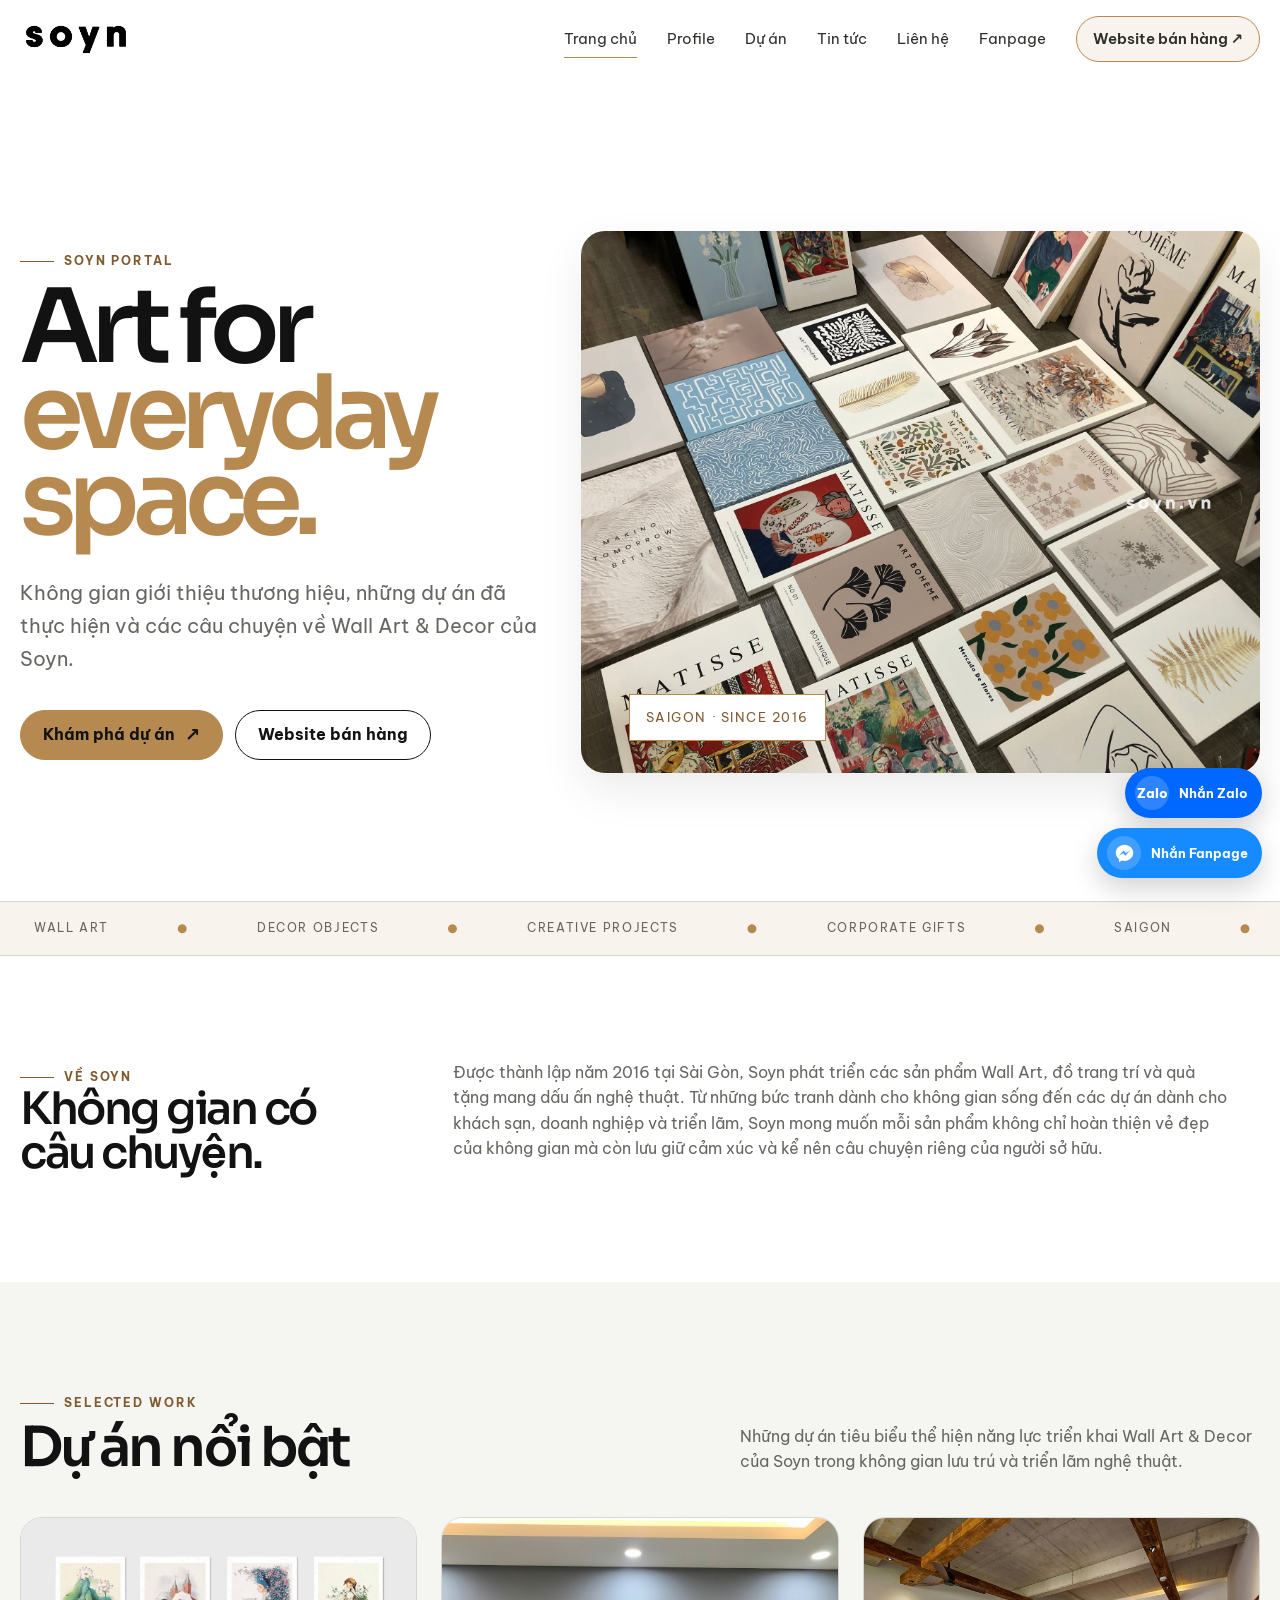
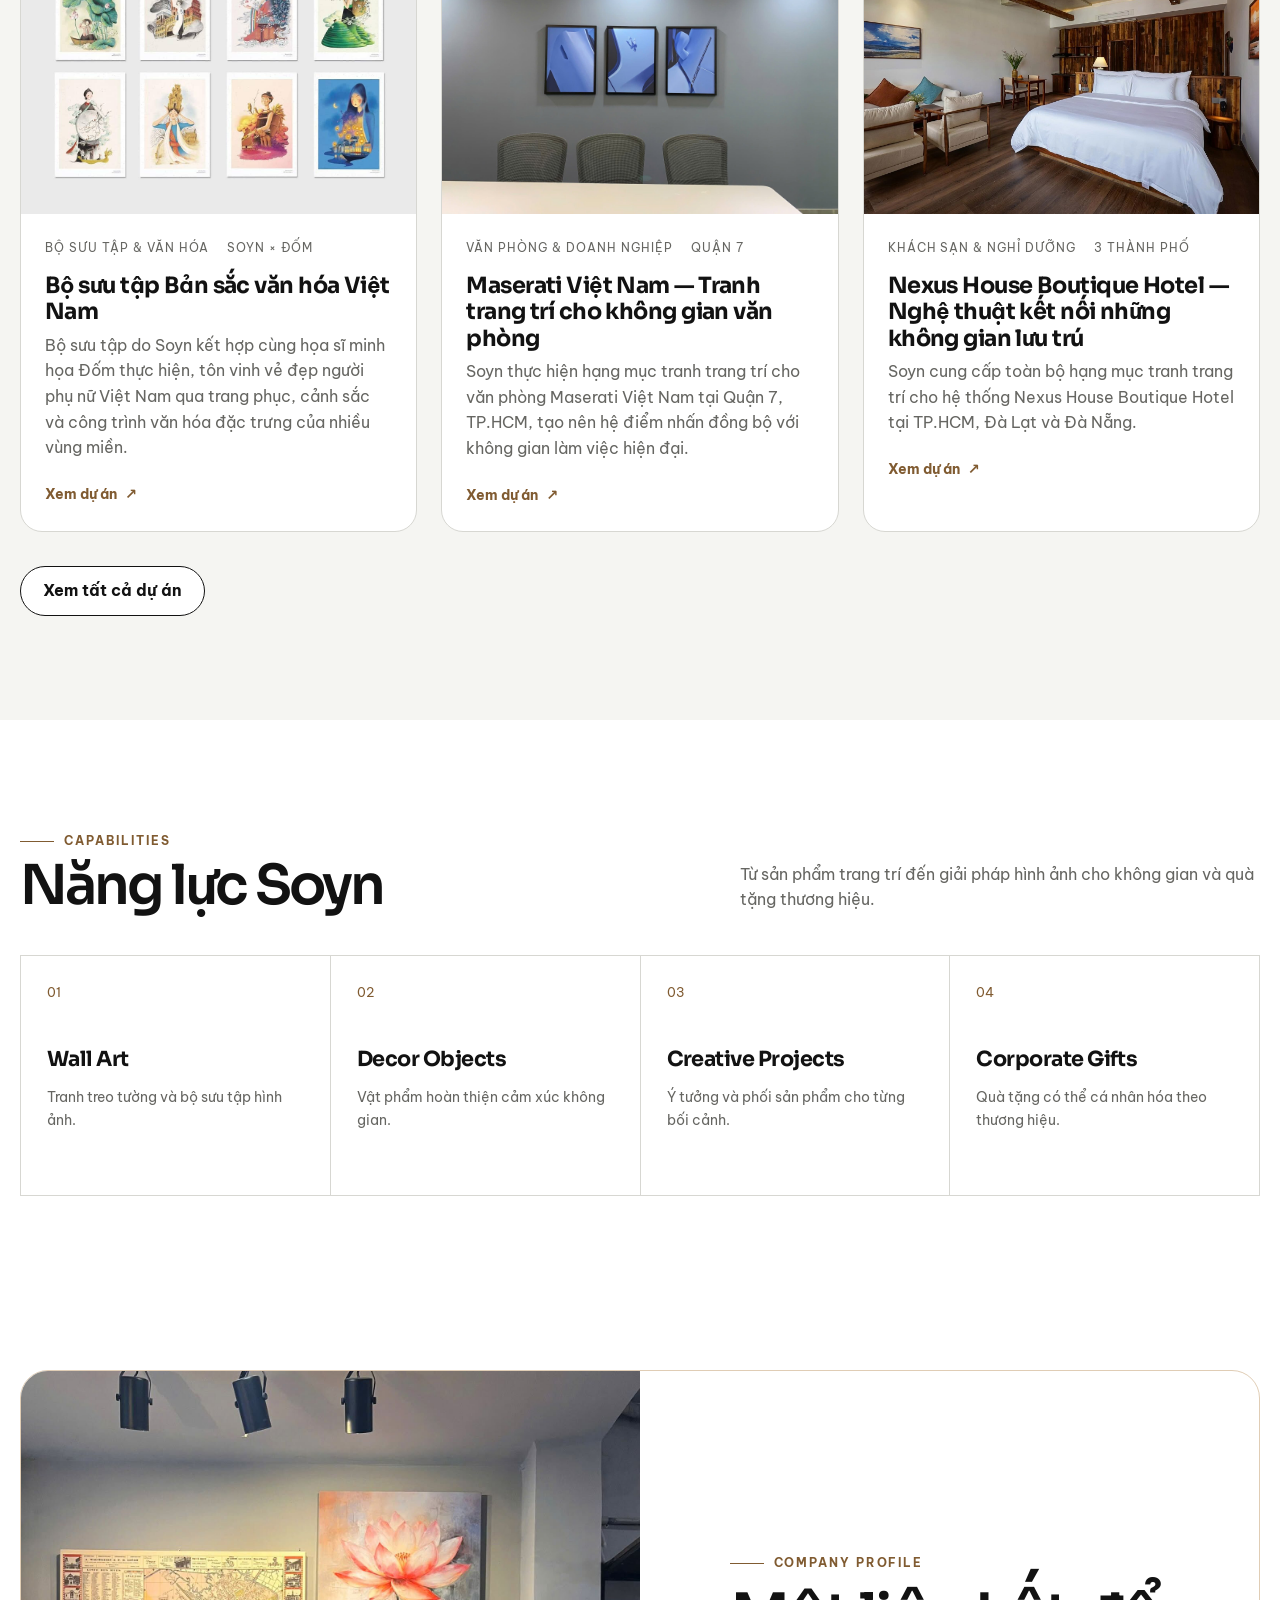
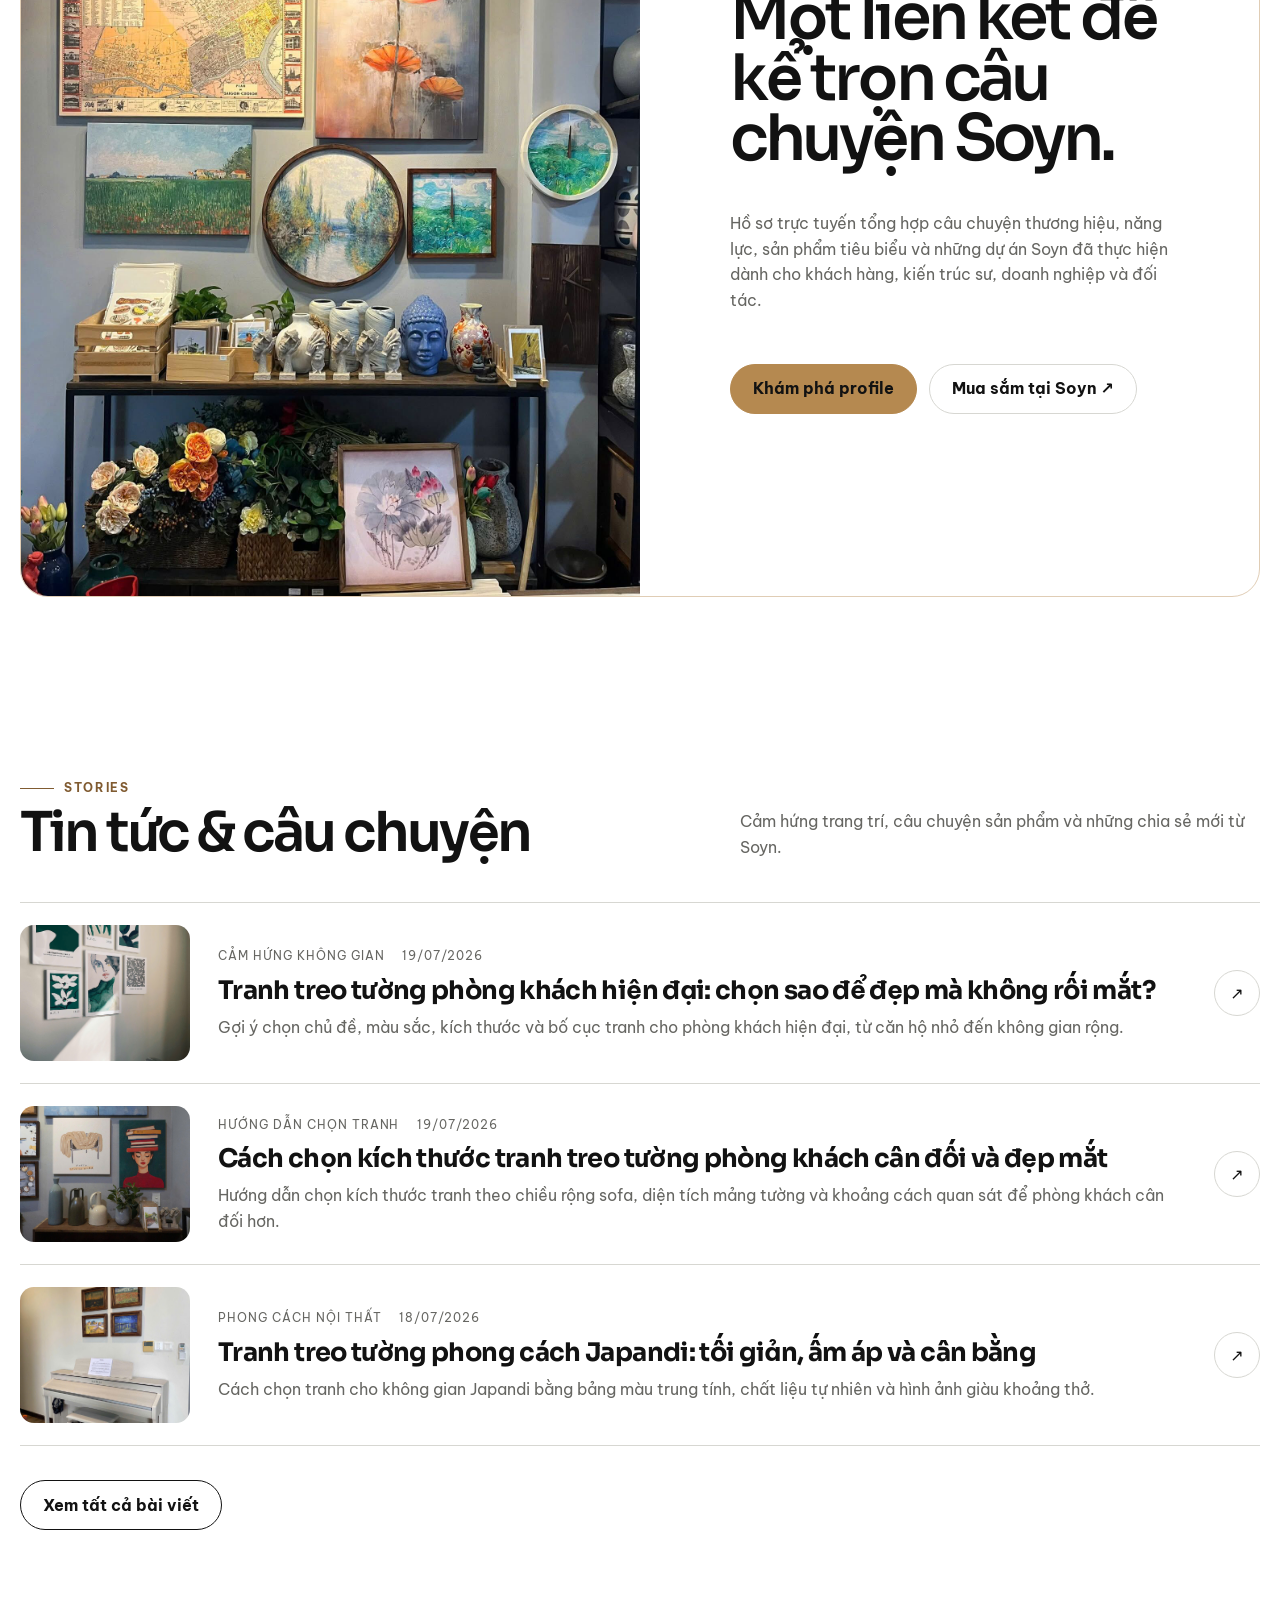
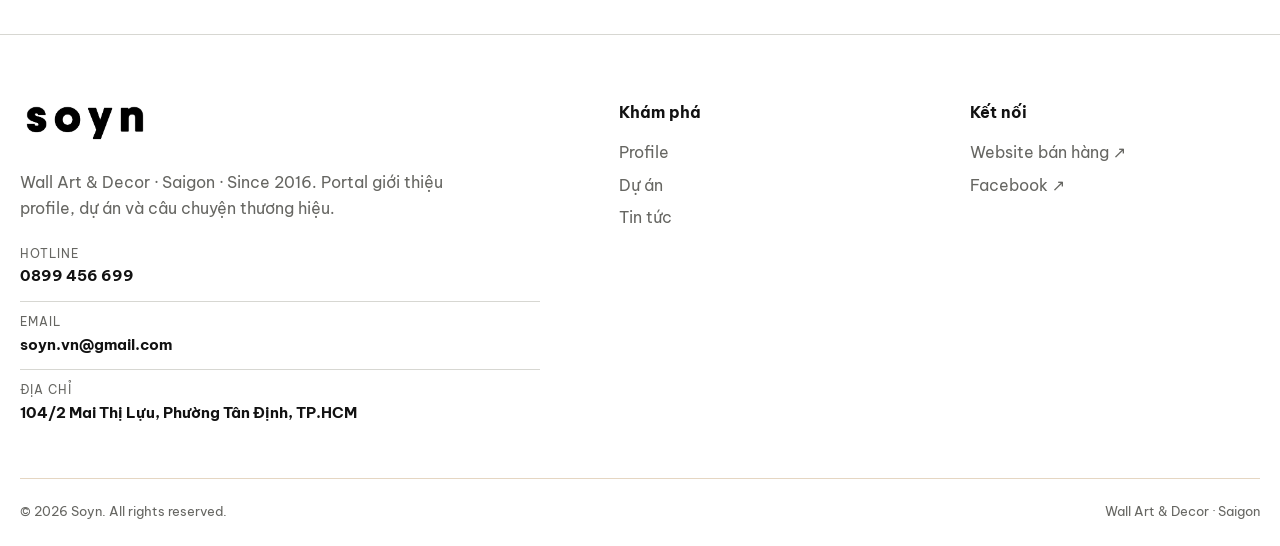
==== index.html @ 71e2742b "Load third SEO article batch on homepage" ====
<!doctype html>
<html lang="vi">
<head>
  <meta charset="utf-8"><meta name="viewport" content="width=device-width, initial-scale=1">
  <title>Soyn | Câu chuyện về tranh treo tường nghệ thuật | Saigon | Since 2016</title>
  <meta name="description" content="Không gian giới thiệu thương hiệu, dự án và câu chuyện của Soyn — Wall Art & Decor, Saigon, Since 2016.">
  <meta property="og:title" content="Soyn | Câu chuyện về tranh treo tường nghệ thuật | Saigon | Since 2016"><meta property="og:description" content="Không gian giới thiệu thương hiệu, dự án và câu chuyện của Soyn."><meta property="og:image" content="assets/images/og-cover.jpg"><meta property="og:type" content="website">
  <link rel="icon" href="assets/images/favicon.png"><link rel="stylesheet" href="assets/css/styles.css"><link rel="stylesheet" href="assets/css/mobile-fixes.css">
</head>
<body>
<a class="skip-link" href="#main">Bỏ qua điều hướng</a>
<header class="site-header"><div class="container nav"><a class="brand" href="index.html" aria-label="Soyn Portal"><img src="assets/images/soyn-logo.png" alt="Soyn"></a><button class="menu-button" aria-label="Mở menu" aria-expanded="false"><span></span><span></span></button><nav class="nav-links" aria-label="Điều hướng chính"><a aria-current="page" href="index.html">Trang chủ</a><a href="profile.html">Profile</a><a href="projects.html">Dự án</a><a href="news.html">Tin tức</a><a href="contact.html">Liên hệ</a><a href="https://www.facebook.com/soyn.vn" target="_blank" rel="noopener">Fanpage</a><a class="nav-cta" href="https://soyn.vn/" target="_blank" rel="noopener">Website bán hàng ↗</a></nav></div></header>
<main id="main">
  <section class="hero"><div class="container hero-grid"><div><span class="eyebrow">Soyn Portal</span><h1>Art for <span>everyday space.</span></h1><p class="hero-copy">Không gian giới thiệu thương hiệu, những dự án đã thực hiện và các câu chuyện về Wall Art & Decor của Soyn.</p><div class="actions"><a class="btn btn-dark" href="projects.html">Khám phá dự án <span class="arrow">↗</span></a><a class="btn btn-light" href="https://soyn.vn/" target="_blank" rel="noopener">Website bán hàng</a></div></div><div class="hero-art hero-image"><img src="assets/images/hero-banner-soyn.jpg" alt="Không gian trưng bày tranh nghệ thuật Soyn"><div class="hero-note">Saigon · Since 2016</div></div></div></section>
  <div class="marquee" aria-hidden="true"><div class="marquee-track"><span>Wall Art</span><span>Decor Objects</span><span>Creative Projects</span><span>Corporate Gifts</span><span>Saigon</span><span>Wall Art</span><span>Decor Objects</span><span>Creative Projects</span><span>Corporate Gifts</span><span>Saigon</span></div></div>
  <section class="section"><div class="container"><div class="intro-grid reveal"><div><span class="eyebrow">Về Soyn</span><h2>Không gian có câu chuyện.</h2></div><div class="intro-copy"><p>Được thành lập năm 2016 tại Sài Gòn, Soyn phát triển các sản phẩm Wall Art, đồ trang trí và quà tặng mang dấu ấn nghệ thuật. Từ những bức tranh dành cho không gian sống đến các dự án dành cho khách sạn, doanh nghiệp và triển lãm, Soyn mong muốn mỗi sản phẩm không chỉ hoàn thiện vẻ đẹp của không gian mà còn lưu giữ cảm xúc và kể nên câu chuyện riêng của người sở hữu.</p></div></div></section>
  <section class="section" style="background:var(--paper)"><div class="container"><div class="section-head"><div><span class="eyebrow">Selected work</span><h2>Dự án nổi bật</h2></div><p>Những dự án tiêu biểu thể hiện năng lực triển khai Wall Art & Decor của Soyn trong không gian lưu trú và triển lãm nghệ thuật.</p></div><div class="grid grid-3" data-featured-projects></div><div class="actions"><a class="btn btn-light" href="projects.html">Xem tất cả dự án</a></div></div></section>
  <section class="section"><div class="container"><div class="section-head"><div><span class="eyebrow">Capabilities</span><h2>Năng lực Soyn</h2></div><p>Từ sản phẩm trang trí đến giải pháp hình ảnh cho không gian và quà tặng thương hiệu.</p></div><div class="capability-grid"><div class="capability reveal"><span class="number">01</span><div><h3>Wall Art</h3><p>Tranh treo tường và bộ sưu tập hình ảnh.</p></div></div><div class="capability reveal"><span class="number">02</span><div><h3>Decor Objects</h3><p>Vật phẩm hoàn thiện cảm xúc không gian.</p></div></div><div class="capability reveal"><span class="number">03</span><div><h3>Creative Projects</h3><p>Ý tưởng và phối sản phẩm cho từng bối cảnh.</p></div></div><div class="capability reveal"><span class="number">04</span><div><h3>Corporate Gifts</h3><p>Quà tặng có thể cá nhân hóa theo thương hiệu.</p></div></div></div></div></section>
  <section class="section-sm"><div class="container"><div class="split-feature reveal"><div class="visual"><img src="assets/images/soyn-showroom-profile.jpg" alt="Không gian trưng bày tranh và sản phẩm trang trí tại Soyn" loading="lazy"></div><div class="content"><span class="eyebrow">Company profile</span><h2>Một liên kết để kể trọn câu chuyện Soyn.</h2><p class="muted">Hồ sơ trực tuyến tổng hợp câu chuyện thương hiệu, năng lực, sản phẩm tiêu biểu và những dự án Soyn đã thực hiện dành cho khách hàng, kiến trúc sư, doanh nghiệp và đối tác.</p><div class="actions"><a class="btn btn-dark" href="profile.html">Khám phá profile</a><a class="btn btn-ghost" href="https://soyn.vn/" target="_blank" rel="noopener">Mua sắm tại Soyn ↗</a></div></div></div></div></section>
  <section class="section"><div class="container"><div class="section-head"><div><span class="eyebrow">Stories</span><h2>Tin tức & câu chuyện</h2></div><p>Cảm hứng trang trí, câu chuyện sản phẩm và những chia sẻ mới từ Soyn.</p></div><div data-latest-stories></div><div class="actions"><a class="btn btn-light" href="news.html">Xem tất cả bài viết</a></div></div></section>
</main>
<footer class="site-footer"><div class="container"><div class="footer-grid"><div class="footer-brand"><img src="assets/images/soyn-logo.png" alt="Soyn"><p>Wall Art & Decor · Saigon · Since 2016. Portal giới thiệu profile, dự án và câu chuyện thương hiệu.</p><div class="footer-contact"><a href="tel:0899456699"><span>Hotline</span><strong>0899 456 699</strong></a><a href="mailto:soyn.vn@gmail.com"><span>Email</span><strong>soyn.vn@gmail.com</strong></a><a href="https://www.google.com/maps/search/?api=1&amp;query=Tranh%20treo%20t%C6%B0%E1%BB%9Dng%20Soyn" target="_blank" rel="noopener noreferrer"><span>Địa chỉ</span><strong>104/2 Mai Thị Lựu, Phường Tân Định, TP.HCM</strong></a></div></div><div class="footer-col"><strong>Khám phá</strong><a href="profile.html">Profile</a><a href="projects.html">Dự án</a><a href="news.html">Tin tức</a></div><div class="footer-col"><strong>Kết nối</strong><a href="https://soyn.vn/" target="_blank" rel="noopener">Website bán hàng ↗</a><a href="https://www.facebook.com/soyn.vn" target="_blank" rel="noopener">Facebook ↗</a></div></div><div class="footer-bottom"><span>© <span data-year></span> Soyn. All rights reserved.</span><span>Wall Art & Decor · Saigon</span></div></div></footer>
<script src="assets/js/content.js"></script><script src="assets/js/seo-posts.js"></script><script src="assets/js/seo-posts-2.js"></script><script src="assets/js/seo-posts-3.js"></script><script src="assets/js/news-images.js"></script><script src="assets/js/maserati-project.js"></script><script src="assets/js/ban-sac-van-hoa-project.js"></script><script src="assets/js/site.js"></script><script src="assets/js/ui-audit.js"></script><script src="assets/js/mobile-render-fix.js"></script><script src="assets/js/homepage-stories-fix.js"></script>
</body></html>
---- assets/css/styles.css ----
@import url('https://fonts.googleapis.com/css2?family=Be+Vietnam+Pro:ital,wght@0,300;0,400;0,500;0,600;0,700;0,800;1,400&family=Sora:wght@300;400;600;700;800&display=swap');

:root {
  --white: #ffffff;
  --paper: #f5f5f2;
  --mist: #ececea;
  --line: #d7d7d2;
  --ink: #121212;
  --muted: #666662;
  --soft-ink: #2e2e2b;
  --accent: #b58950;
  --accent-ink: #805b31;
  --accent-soft: #eadcc9;
  --accent-wash: #f8f3ec;
  --max: 1240px;
  --radius: 22px;
  --shadow: 0 18px 45px rgba(0, 0, 0, 0.08);
}

* { box-sizing: border-box; }
html { scroll-behavior: smooth; }
body {
  margin: 0;
  background: var(--white);
  color: var(--ink);
  font-family: "Be Vietnam Pro", "Segoe UI", system-ui, sans-serif;
  line-height: 1.6;
  -webkit-font-smoothing: antialiased;
}
img { display: block; max-width: 100%; }
a { color: inherit; text-decoration: none; }
button, input, textarea { font: inherit; }
button { color: inherit; }
h1, h2, h3, h4 {
  font-family: "Sora", "Be Vietnam Pro", system-ui, sans-serif;
}

.container { width: min(calc(100% - 40px), var(--max)); margin-inline: auto; }
.eyebrow {
  display: inline-flex;
  gap: 10px;
  align-items: center;
  text-transform: uppercase;
  letter-spacing: .16em;
  font-size: .74rem;
  font-weight: 700;
  color: var(--muted);
}
.eyebrow::before { content: ""; width: 34px; height: 1px; background: currentColor; }
.section { padding: 104px 0; }
.section-sm { padding: 70px 0; }
.section-head { display: flex; justify-content: space-between; align-items: end; gap: 40px; margin-bottom: 42px; }
.section-head h2 { margin: 8px 0 0; font-size: clamp(2rem, 4.3vw, 4.6rem); line-height: .98; letter-spacing: -.055em; font-weight: 600; }
.section-head p { max-width: 520px; margin: 0; color: var(--muted); }
.muted { color: var(--muted); }

.skip-link { position: fixed; left: 16px; top: -70px; z-index: 999; background: #000; color: #fff; padding: 10px 14px; border-radius: 8px; }
.skip-link:focus { top: 16px; }

.site-header {
  position: sticky; top: 0; z-index: 100;
  border-bottom: 1px solid transparent;
  background: rgba(255,255,255,.86);
  backdrop-filter: blur(16px);
  transition: border-color .2s ease, box-shadow .2s ease;
}
.site-header.scrolled { border-color: var(--line); box-shadow: 0 8px 24px rgba(0,0,0,.035); }
.nav { min-height: 78px; display: flex; align-items: center; justify-content: space-between; gap: 30px; }
.brand { display: inline-flex; align-items: center; width: 112px; }
.brand img { width: 100%; height: auto; }
.nav-links { display: flex; align-items: center; gap: 30px; }
.nav-links a { font-size: .92rem; color: var(--soft-ink); position: relative; }
.nav-links a::after { content: ""; position: absolute; left: 0; right: 100%; bottom: -7px; height: 1px; background: #000; transition: right .2s ease; }
.nav-links a:hover::after, .nav-links a[aria-current="page"]::after { right: 0; }
.nav-cta { border: 1px solid var(--ink); border-radius: 999px; padding: 10px 16px; font-weight: 600; }
.nav-cta:hover { background: var(--ink); color: #fff; }
.menu-button { display: none; border: 0; background: none; padding: 8px; cursor: pointer; }
.menu-button span { display: block; width: 24px; height: 1px; background: #000; margin: 6px 0; }

.hero { min-height: calc(100svh - 78px); display: grid; align-items: center; padding: 78px 0 54px; overflow: hidden; }
.hero-grid { display: grid; grid-template-columns: .88fr 1.12fr; gap: 28px; align-items: center; }
.hero h1 { font-size: clamp(3.5rem, 8vw, 8.5rem); line-height: .84; margin: 14px 0 34px; letter-spacing: -.075em; font-weight: 600; }
.hero h1 span { display: block; color: #a5a5a0; }
.hero-copy { max-width: 650px; font-size: clamp(1.05rem, 1.6vw, 1.35rem); color: var(--muted); }
.actions { display: flex; gap: 12px; flex-wrap: wrap; margin-top: 34px; }
.btn { display: inline-flex; align-items: center; justify-content: center; gap: 10px; border-radius: 999px; min-height: 50px; padding: 0 22px; border: 1px solid var(--ink); font-weight: 650; transition: transform .2s ease, background .2s ease, color .2s ease; }
.btn:hover { transform: translateY(-2px); }
.btn-dark { background: var(--ink); color: #fff; }
.btn-light { background: #fff; }
.btn-ghost { border-color: var(--line); }
.arrow { font-size: 1.15em; }

.hero-art { position: relative; aspect-ratio: .84; border-radius: 42% 42% 22px 22px; background: var(--paper); overflow: hidden; box-shadow: var(--shadow); }
.hero-art::before { content: ""; position: absolute; width: 56%; aspect-ratio: 1; border-radius: 50%; background: #d9d9d5; left: -8%; top: 12%; }
.hero-art::after { content: ""; position: absolute; width: 64%; height: 38%; border-radius: 999px; background: #191919; right: -16%; bottom: 10%; transform: rotate(-22deg); }
.hero-frame { position: absolute; inset: 15% 15% 24%; z-index: 2; background: #fff; border: 12px solid #151515; box-shadow: 0 30px 60px rgba(0,0,0,.17); transform: rotate(5deg); display: grid; place-items: center; }
.hero-frame img { width: 72%; }
.hero-note { position: absolute; z-index: 3; left: 7%; bottom: 6%; background: #fff; border: 1px solid var(--line); padding: 12px 16px; font-size: .8rem; text-transform: uppercase; letter-spacing: .12em; }
.hero-art.hero-image { width: 100%; aspect-ratio: 5 / 4; border-radius: 24px; background: var(--paper); justify-self: end; }
.hero-art.hero-image::before, .hero-art.hero-image::after { display: none; }
.hero-art.hero-image > img { width: 100%; height: 100%; object-fit: cover; object-position: center; }

.marquee { border-top: 1px solid var(--line); border-bottom: 1px solid var(--line); overflow: hidden; background: #fafafa; }
.marquee-track { display: flex; width: max-content; animation: marquee 25s linear infinite; }
.marquee span { padding: 17px 34px; text-transform: uppercase; letter-spacing: .14em; font-size: .73rem; color: var(--muted); }
.marquee span::after { content: "●"; margin-left: 68px; color: #bbb; }
@keyframes marquee { to { transform: translateX(-50%); } }

.intro-grid { display: grid; grid-template-columns: .62fr 1.38fr; gap: 70px; align-items: start; }
.intro-grid h2 { margin: 0; font-size: clamp(2.1rem, 3.5vw, 3.7rem); line-height: 1; letter-spacing: -.055em; font-weight: 550; }
.intro-copy { max-width: 780px; }
.intro-copy p { margin-top: 0; color: var(--muted); }
.stat-row { display: grid; grid-template-columns: repeat(3,1fr); gap: 1px; background: var(--line); border: 1px solid var(--line); margin-top: 55px; }
.stat { background: #fff; padding: 30px; }
.stat strong { display: block; font-size: 2rem; line-height: 1.1; letter-spacing: -.04em; }
.stat span { color: var(--muted); font-size: .88rem; }

.grid { display: grid; gap: 24px; }
.grid-3 { grid-template-columns: repeat(3, minmax(0, 1fr)); }
.grid-2 { grid-template-columns: repeat(2, minmax(0, 1fr)); }
.card { border: 1px solid var(--line); border-radius: var(--radius); overflow: hidden; background: #fff; transition: transform .25s ease, box-shadow .25s ease; }
.card:hover { transform: translateY(-5px); box-shadow: var(--shadow); }
.card-media { position: relative; aspect-ratio: 4 / 3; overflow: hidden; background: var(--paper); }
.card-media img { width: 100%; height: 100%; object-fit: cover; transition: transform .45s ease; }
.card:hover .card-media img { transform: scale(1.035); }
.card-body { padding: 24px; }
.card-meta { display: flex; flex-wrap: wrap; gap: 8px 18px; color: var(--muted); font-size: .76rem; text-transform: uppercase; letter-spacing: .08em; }
.card h3 { margin: 14px 0 8px; font-size: 1.4rem; line-height: 1.18; letter-spacing: -.025em; }
.card p { color: var(--muted); margin: 0; }
.card-link { display: inline-flex; gap: 8px; align-items: center; margin-top: 22px; font-weight: 650; font-size: .9rem; }
.badge { display: inline-flex; align-items: center; border: 1px solid var(--line); border-radius: 999px; padding: 5px 10px; font-size: .68rem; text-transform: uppercase; letter-spacing: .08em; background: rgba(255,255,255,.9); }
.badge-overlay { position: absolute; top: 14px; left: 14px; z-index: 2; }

.capability-grid { display: grid; grid-template-columns: repeat(4, 1fr); border-top: 1px solid var(--line); border-left: 1px solid var(--line); }
.capability { min-height: 240px; border-right: 1px solid var(--line); border-bottom: 1px solid var(--line); padding: 26px; display: flex; flex-direction: column; justify-content: space-between; }
.capability .number { color: #aaa; font-size: .8rem; }
.capability > div { min-height: 126px; display: flex; flex-direction: column; }
.capability h3 { margin: 0; font-size: 1.3rem; letter-spacing: -.025em; }
.capability p { min-height: 4.5em; color: var(--muted); font-size: .9rem; margin: 10px 0 0; }

.split-feature { display: grid; grid-template-columns: 1fr 1fr; min-height: 650px; border: 1px solid var(--line); border-radius: 28px; overflow: hidden; }
.split-feature .visual { min-height: 480px; background: #ddd; }
.split-feature .visual img { display: block; width: 100%; height: 100%; min-height: 650px; object-fit: cover; object-position: center 38%; }
.split-feature .content { padding: clamp(34px, 7vw, 90px); display: flex; flex-direction: column; justify-content: center; }
.split-feature h2 { font-size: clamp(2.5rem, 5vw, 5.2rem); line-height: .95; letter-spacing: -.06em; font-weight: 550; margin: 15px 0 25px; }

.story-card { display: grid; grid-template-columns: 170px 1fr auto; gap: 28px; align-items: center; padding: 22px 0; border-top: 1px solid var(--line); }
.story-card:last-child { border-bottom: 1px solid var(--line); }
.story-thumb { aspect-ratio: 1.25; border-radius: 14px; overflow: hidden; background: var(--paper); }
.story-thumb img { width: 100%; height: 100%; object-fit: cover; }
.story-card h3 { margin: 4px 0; font-size: clamp(1.15rem, 2vw, 1.7rem); letter-spacing: -.025em; }
.story-card p { margin: 0; color: var(--muted); }
.story-arrow { width: 46px; height: 46px; border: 1px solid var(--line); border-radius: 50%; display: grid; place-items: center; }

.cta { background: var(--ink); color: #fff; border-radius: 30px; padding: clamp(45px, 9vw, 110px); position: relative; overflow: hidden; }
.cta::after { content: ""; position: absolute; width: 440px; aspect-ratio: 1; border: 1px solid rgba(255,255,255,.18); border-radius: 50%; right: -130px; top: -150px; box-shadow: 0 0 0 60px rgba(255,255,255,.03), 0 0 0 120px rgba(255,255,255,.02); }
.cta h2 { max-width: 850px; font-size: clamp(2.7rem, 6vw, 6rem); line-height: .94; letter-spacing: -.06em; font-weight: 550; margin: 0 0 32px; position: relative; z-index: 2; }
.cta .btn { border-color: #fff; position: relative; z-index: 2; }

.page-hero { padding: 78px 0 54px; border-bottom: 1px solid var(--line); }
.page-hero h1 { font-size: clamp(2.9rem, 5vw, 5.2rem); line-height: .92; letter-spacing: -.07em; font-weight: 580; margin: 18px 0 24px; }
.page-hero p { max-width: 700px; font-size: 1.22rem; color: var(--muted); }

.filters { display: flex; gap: 10px; flex-wrap: wrap; margin-bottom: 34px; }
.filter-btn { border: 1px solid var(--line); background: #fff; padding: 9px 15px; border-radius: 999px; cursor: pointer; }
.filter-btn.active, .filter-btn:hover { background: var(--ink); color: #fff; border-color: var(--ink); }

.timeline { border-left: 1px solid var(--line); margin-left: 8px; }
.timeline-item { position: relative; padding: 0 0 50px 45px; }
.timeline-item::before { content: ""; position: absolute; left: -7px; top: 7px; width: 13px; height: 13px; border-radius: 50%; background: #fff; border: 2px solid #000; }
.timeline-item strong { font-size: 1.2rem; }
.timeline-item p { max-width: 700px; color: var(--muted); }

.process { counter-reset: step; border-top: 1px solid var(--line); }
.process-item { display: grid; grid-template-columns: 90px 1fr 1fr; gap: 30px; padding: 28px 0; border-bottom: 1px solid var(--line); }
.process-item::before { counter-increment: step; content: "0" counter(step); color: #aaa; }
.process-item h3 { margin: 0; font-size: 1.3rem; }
.process-item p { margin: 0; color: var(--muted); }

.detail-hero { padding: 90px 0 45px; }
.detail-hero h1 { max-width: 1000px; font-size: clamp(3rem, 7vw, 7rem); line-height: .92; letter-spacing: -.065em; margin: 18px 0 30px; font-weight: 570; }
.detail-meta { display: flex; flex-wrap: wrap; gap: 12px 26px; color: var(--muted); }
.detail-cover { width: min(calc(100% - 40px), 1440px); margin: 25px auto 0; aspect-ratio: 16/8.5; border-radius: 26px; overflow: hidden; background: var(--paper); }
.detail-cover img { width: 100%; height: 100%; object-fit: cover; }
.article-layout { display: grid; grid-template-columns: 240px minmax(0, 760px); gap: 80px; justify-content: center; padding: 75px 0 110px; }
.article-aside { font-size: .84rem; color: var(--muted); }
.article-aside strong { display: block; color: var(--ink); margin-bottom: 8px; }
.article { font-size: 1.08rem; }
.article h2 { font-size: 2rem; line-height: 1.1; letter-spacing: -.04em; margin: 50px 0 18px; }
.article p { margin: 0 0 22px; }
.article ul { padding-left: 20px; }
.article blockquote { margin: 40px 0; padding: 24px 0 24px 28px; border-left: 3px solid #111; font-size: 1.35rem; line-height: 1.4; }
.source-box { margin-top: 50px; padding: 25px; border: 1px solid var(--line); background: var(--paper); border-radius: 16px; }
.project-facts { display: grid; grid-template-columns: repeat(3, minmax(0, 1fr)); gap: 1px; max-width: 760px; margin-top: 42px; background: var(--line); border: 1px solid var(--line); }
.project-facts > div { padding: 22px 24px; background: #fff; }
.project-facts strong { display: block; color: var(--accent-ink); font-size: clamp(1.4rem, 3vw, 2.25rem); line-height: 1; }
.project-facts span { display: block; margin-top: 8px; color: var(--muted); font-size: .82rem; text-transform: uppercase; letter-spacing: .08em; }
.project-sources { display: grid; gap: 8px; margin: 18px 0 22px; }
.project-sources a { color: var(--accent-ink); text-decoration: underline; text-underline-offset: 4px; }
.project-gallery-section { padding: 20px 0 110px; }
.project-gallery-grid { display: grid; grid-template-columns: repeat(12, minmax(0, 1fr)); gap: 24px; align-items: start; }
.project-gallery-item { grid-column: span 7; margin: 0; }
.project-gallery-item.portrait { grid-column: span 5; }
.project-gallery-item.wide { grid-column: 1 / -1; }
.project-gallery-item img { width: 100%; height: 100%; min-height: 360px; max-height: 720px; object-fit: cover; border-radius: 20px; background: var(--paper); }
.project-gallery-item.wide img { aspect-ratio: 16 / 9; }
.project-gallery-item.landscape img { aspect-ratio: 4 / 3; }
.project-gallery-item.portrait img { aspect-ratio: 4 / 5; }
.project-gallery-item figcaption { padding: 12px 4px 3px; color: var(--muted); font-size: .82rem; }

.notice { padding: 16px 18px; border: 1px solid var(--line); background: #fafafa; border-radius: 12px; color: var(--muted); font-size: .9rem; }
.empty-state { padding: 60px 20px; text-align: center; border: 1px dashed var(--line); border-radius: 20px; color: var(--muted); }

.site-footer { border-top: 1px solid var(--line); padding: 65px 0 25px; }
.footer-grid { display: grid; grid-template-columns: 1.3fr .7fr .7fr; gap: 60px; }
.footer-brand img { width: 130px; margin-bottom: 25px; }
.footer-brand p { max-width: 430px; color: var(--muted); }
.footer-brand .footer-contact { display: flex; flex-direction: column; gap: 14px; margin-top: 24px; max-width: 520px; }
.footer-brand .footer-contact > a { display: flex; flex-direction: column; align-items: flex-start; gap: 3px; width: 100%; color: var(--ink); }
.footer-brand .footer-contact > a + a { padding-top: 12px; border-top: 1px solid var(--line); }
.footer-brand .footer-contact span { display: block; color: var(--muted); font-size: .75rem; line-height: 1.4; text-transform: uppercase; letter-spacing: .08em; }
.footer-brand .footer-contact strong { display: block; font-size: .92rem; line-height: 1.45; }
.footer-brand .footer-contact a:hover strong { color: var(--accent-ink); }
.footer-col strong { display: block; margin-bottom: 14px; }
.footer-col a { display: block; margin: 7px 0; color: var(--muted); }
.footer-col a:hover { color: #000; }
.footer-bottom { display: flex; justify-content: space-between; gap: 30px; margin-top: 55px; padding-top: 22px; border-top: 1px solid var(--line); color: var(--muted); font-size: .8rem; }

.reveal { opacity: 0; transform: translateY(20px); transition: opacity .6s ease, transform .6s ease; }
.reveal.visible { opacity: 1; transform: none; }

/* Locally generated monochrome project art */
.art { width: 100%; height: 100%; position: relative; overflow: hidden; background: #e5e5e2; }
.art::before, .art::after { content: ""; position: absolute; }
.art-1 { background: linear-gradient(135deg,#efefec 0 54%,#c8c8c4 54%); }
.art-1::before { width: 46%; height: 56%; background: #fff; border: 12px solid #151515; left: 27%; top: 18%; transform: rotate(-4deg); }
.art-1::after { width: 28%; aspect-ratio: 1; border-radius: 50%; background: #8f8f8b; right: 4%; bottom: -6%; }
.art-2 { background: #d5d5d1; }
.art-2::before { width: 68%; height: 26%; background:#191919; border-radius: 999px; left:-10%; top:28%; transform:rotate(-20deg); }
.art-2::after { width: 42%; aspect-ratio:1; border-radius:50%; background:#fafafa; right:12%; bottom:9%; }
.art-3 { background: repeating-linear-gradient(90deg,#f4f4f1 0 44px,#d9d9d5 44px 45px); }
.art-3::before { width: 45%; height: 70%; background:#fff; border: 10px solid #222; left:12%; top:14%; }
.art-3::after { width: 38%; height: 45%; background:#999995; right:9%; bottom:10%; transform: rotate(8deg); }
.art-4 { background: #ededeb; }
.art-4::before { width:52%; aspect-ratio:1; border-radius:50%; background:#111; left:24%; top:12%; }
.art-4::after { width: 75%; height: 29%; background:#bcbcb8; left:12%; bottom:8%; }
.art-5 { background: linear-gradient(145deg,#1e1e1e 0 45%,#ddddda 45%); }
.art-5::before { width:38%; height:60%; background:#fff; right:15%; top:17%; box-shadow: -22px 22px 0 rgba(255,255,255,.25); }
.art-5::after { width:18%; aspect-ratio:1; border-radius:50%; background:#8d8d89; left:15%; bottom:13%; }
.art-6 { background: #f2f2ef; }
.art-6::before { width:70%; height:55%; border:12px solid #111; left:15%; top:20%; transform: rotate(3deg); }
.art-6::after { width:34%; height:18%; background:#ababaa; left:33%; top:39%; }


/* Soyn warm accent palette · #b58950 */
:focus-visible {
  outline: 3px solid rgba(181, 137, 80, .45);
  outline-offset: 4px;
}
::selection { background: var(--accent-soft); color: var(--ink); }
.eyebrow { color: var(--accent-ink); }
.nav-links a::after { background: var(--accent); }
.nav-cta { border-color: var(--accent); background: var(--accent-wash); }
.nav-cta:hover { background: var(--accent-ink); border-color: var(--accent-ink); color: #fff; }
.hero h1 span { color: var(--accent); }
.btn-dark { background: var(--accent); border-color: var(--accent); color: var(--ink); }
.btn-dark:hover { background: var(--accent-ink); border-color: var(--accent-ink); color: #fff; }
.btn-light:hover, .btn-ghost:hover { border-color: var(--accent); background: var(--accent-wash); }
.hero-art { background: linear-gradient(145deg, var(--accent-wash), var(--paper)); }
.hero-art::before { background: var(--accent-soft); }
.hero-art::after { background: var(--accent); }
.hero-note { border-color: var(--accent); color: var(--accent-ink); box-shadow: 0 10px 30px rgba(128, 91, 49, .08); }
.marquee { background: var(--accent-wash); }
.marquee span::after { color: var(--accent); }
.stat strong { color: var(--accent-ink); }
.card:hover { border-color: rgba(181, 137, 80, .7); box-shadow: 0 20px 48px rgba(128, 91, 49, .13); }
.card-link { color: var(--accent-ink); }
.badge { border-color: rgba(181, 137, 80, .62); color: var(--accent-ink); background: rgba(248, 243, 236, .94); }
.capability { transition: background .22s ease, transform .22s ease; }
.capability:hover { background: var(--accent-wash); }
.capability .number { color: var(--accent-ink); }
.split-feature { border-color: rgba(181, 137, 80, .42); }
.story-card:hover .story-arrow { background: var(--accent); border-color: var(--accent); color: var(--ink); }
.story-arrow { transition: background .2s ease, border-color .2s ease, color .2s ease; }
.cta { background: linear-gradient(130deg, var(--ink) 0 68%, #241d15 100%); }
.cta::after { border-color: rgba(181, 137, 80, .55); box-shadow: 0 0 0 60px rgba(181, 137, 80, .08), 0 0 0 120px rgba(181, 137, 80, .045); }
.cta .btn:hover { background: var(--accent); border-color: var(--accent); color: var(--ink); }
.page-hero { background: linear-gradient(180deg, var(--accent-wash), #fff 72%); }
.filter-btn.active, .filter-btn:hover { background: var(--accent-ink); border-color: var(--accent-ink); }
.process-item::before { color: var(--accent-ink); }
.article blockquote { border-left-color: var(--accent); background: var(--accent-wash); padding-right: 24px; }
.footer-col a:hover { color: var(--accent-ink); }
.footer-bottom { border-top-color: rgba(181, 137, 80, .35); }

/* Abstract project artwork with restrained warm-gold details */
.art-1 { background: linear-gradient(135deg, #efefec 0 54%, var(--accent-soft) 54%); }
.art-1::after { background: var(--accent); }
.art-2 { background: var(--accent-soft); }
.art-2::before { background: var(--accent-ink); }
.art-3 { background: repeating-linear-gradient(90deg, var(--accent-wash) 0 44px, var(--accent-soft) 44px 45px); }
.art-3::after { background: var(--accent); }
.art-4::after { background: var(--accent); }
.art-5 { background: linear-gradient(145deg, #1e1e1e 0 45%, var(--accent-soft) 45%); }
.art-5::after { background: var(--accent); }
.art-6::after { background: var(--accent); }

@media (max-width: 980px) {
  .nav-links { display: none; position: absolute; top: 78px; left: 0; right: 0; padding: 20px; background: #fff; border-bottom: 1px solid var(--line); flex-direction: column; align-items: flex-start; }
  .nav-links.open { display: flex; }
  .menu-button { display: block; }
  .hero-grid, .intro-grid, .split-feature, .footer-grid { grid-template-columns: 1fr; }
  .hero { min-height: auto; }
  .hero-art { max-width: 620px; width: 100%; justify-self: center; }
  .intro-copy { grid-template-columns: 1fr; }
  .grid-3 { grid-template-columns: repeat(2, 1fr); }
  .capability-grid { grid-template-columns: repeat(2, 1fr); }
  .article-layout { grid-template-columns: minmax(0, 760px); gap: 28px; }
  .article-aside { border-bottom: 1px solid var(--line); padding-bottom: 20px; }
}

@media (max-width: 680px) {
  .container { width: min(calc(100% - 26px), var(--max)); }
  .section { padding: 76px 0; }
  .section-head { align-items: start; flex-direction: column; gap: 18px; }
  .hero { padding-top: 55px; }
  .hero h1 { font-size: clamp(3.4rem, 20vw, 5.2rem); }
  .hero-grid { gap: 50px; }
  .grid-3, .grid-2 { grid-template-columns: 1fr; }
  .stat-row { grid-template-columns: 1fr; }
  .capability-grid { grid-template-columns: 1fr; }
  .split-feature { min-height: 0; }
  .split-feature .visual img { min-height: 560px; max-height: 760px; }
  .story-card { grid-template-columns: 95px 1fr; gap: 16px; }
  .story-card p, .story-arrow { display: none; }
  .process-item { grid-template-columns: 45px 1fr; }
  .process-item p { grid-column: 2; }
  .page-hero { padding: 54px 0 42px; }
  .page-hero h1 { font-size: clamp(2.45rem, 10vw, 3.4rem); line-height: .96; }
  .detail-cover { aspect-ratio: 4/3; width: calc(100% - 20px); }
  .article-layout { padding-top: 45px; }
  .footer-bottom { flex-direction: column; }
  .footer-brand .footer-contact strong { font-size: .88rem; }
  .project-facts { grid-template-columns: 1fr; }
  .project-gallery-grid { grid-template-columns: 1fr; gap: 26px; }
  .project-gallery-item, .project-gallery-item.portrait, .project-gallery-item.wide { grid-column: 1; }
  .project-gallery-item img { min-height: 0; max-height: none; }
}

@media (prefers-reduced-motion: reduce) {
  * { scroll-behavior: auto !important; animation-duration: 0.01ms !important; animation-iteration-count: 1 !important; transition-duration: 0.01ms !important; }
  .reveal { opacity: 1; transform: none; }
}


/* Facebook timeline on the News page */
.facebook-section { background: var(--accent-wash); }
.facebook-feed { display: grid; grid-template-columns: minmax(0, .8fr) minmax(340px, 500px); gap: clamp(32px, 7vw, 90px); align-items: center; }
.facebook-feed-copy { max-width: 520px; }
.facebook-feed-copy h3 { margin: 0 0 16px; font-size: clamp(2rem, 4vw, 4rem); line-height: 1; letter-spacing: -.05em; }
.facebook-feed-copy p { margin: 0; color: var(--muted); }
.facebook-embed { width: 100%; max-width: 500px; min-height: 700px; overflow: hidden; border-radius: 20px; background: #fff; border: 1px solid var(--line); box-shadow: var(--shadow); }
.facebook-embed iframe { display: block; width: 100%; max-width: 500px; }
@media (max-width: 820px) {
  .facebook-feed { grid-template-columns: 1fr; }
  .facebook-embed { justify-self: center; }
}
@media (max-width: 520px) {
  .facebook-embed { min-height: 620px; border-radius: 14px; }
  .facebook-embed iframe { height: 620px; }
}


/* Compact News header so stories appear sooner */
.news-hero { padding: 60px 0 44px; }
.news-hero h1 { max-width: 960px; font-size: clamp(2.8rem, 4.6vw, 4.8rem); line-height: .94; }
.news-hero p { margin-bottom: 0; }
@media (max-width: 680px) {
  .news-hero { padding: 48px 0 36px; }
  .news-hero h1 { font-size: clamp(2.45rem, 9.5vw, 3.25rem); }
}

/* Company profile */
.profile-hero h1 { max-width: 960px; font-size: clamp(2.8rem, 4.8vw, 5rem); }
.profile-lead { max-width: 760px; font-size: 1.08rem; color: var(--muted); }
.profile-lead p:first-child { margin-top: 0; font-size: 1.28rem; color: var(--soft-ink); }
.profile-vision, .profile-offer, .profile-services { background: var(--paper); }
.profile-duo { display: grid; grid-template-columns: 1fr 1fr; gap: 1px; background: var(--line); border: 1px solid var(--line); }
.profile-duo article { padding: clamp(38px, 6vw, 76px); background: #fff; }
.profile-duo h2 { margin: 18px 0 24px; font-size: clamp(2rem, 4vw, 4rem); line-height: 1; letter-spacing: -.05em; }
.profile-duo p { margin: 0; color: var(--muted); }
.value-grid { display: grid; grid-template-columns: repeat(4, 1fr); gap: 18px; }
.value-card { min-height: 270px; padding: 28px; border: 1px solid var(--line); border-radius: 18px; display: flex; flex-direction: column; }
.value-card > span, .product-index { color: var(--accent-ink); font-size: .8rem; letter-spacing: .1em; }
.value-card-content { min-height: 154px; margin-top: auto; }
.value-card h3 { margin: 0 0 10px; font-size: 1.5rem; }
.value-card p { margin: 0; color: var(--muted); }
.product-feature-grid { display: grid; grid-template-columns: 1fr 1fr; gap: 24px; }
.product-feature-grid article { min-height: 390px; padding: clamp(32px, 5vw, 64px); border: 1px solid var(--line); border-radius: 24px; background: linear-gradient(145deg, #fff, var(--accent-wash)); display: flex; flex-direction: column; }
.product-feature-grid h3 { margin: auto 0 20px; font-size: clamp(2rem, 4vw, 3.8rem); line-height: 1; letter-spacing: -.05em; }
.product-feature-grid p { margin: 0; color: var(--muted); }
.profile-difference { background: var(--ink); color: #fff; }
.profile-difference-grid { display: grid; grid-template-columns: .9fr 1.1fr; gap: clamp(40px, 9vw, 120px); align-items: start; }
.profile-difference h2 { margin: 18px 0 25px; font-size: clamp(2.5rem, 5vw, 5.4rem); line-height: .95; letter-spacing: -.06em; }
.profile-difference p { color: #bbb; }
.feature-list { margin: 0; padding: 0; list-style: none; border-top: 1px solid #444; }
.feature-list li { padding: 23px 0 23px 38px; border-bottom: 1px solid #444; position: relative; }
.feature-list li::before { content: "↗"; position: absolute; left: 0; color: var(--accent); }
.audience-cloud { display: flex; flex-wrap: wrap; gap: 12px; }
.audience-cloud span { padding: 13px 20px; border: 1px solid var(--line); border-radius: 999px; color: var(--soft-ink); background: #fff; }
.audience-cloud span:nth-child(3n+1) { background: var(--accent-wash); border-color: var(--accent-soft); }
.featured-clients { margin-top: clamp(48px, 7vw, 86px); padding-top: clamp(38px, 5vw, 62px); border-top: 1px solid var(--line); }
.featured-clients h3 { margin: 16px 0 30px; font-size: clamp(2rem, 3.4vw, 3.6rem); line-height: 1; letter-spacing: -.05em; }
.client-grid { display: grid; grid-template-columns: repeat(3, minmax(0, 1fr)); border-top: 1px solid var(--line); border-left: 1px solid var(--line); }
.client-grid div { min-height: 112px; padding: 22px; display: flex; align-items: flex-end; border-right: 1px solid var(--line); border-bottom: 1px solid var(--line); font-family: "Sora", sans-serif; font-weight: 600; line-height: 1.35; }
.client-grid div:nth-child(4n+1) { background: var(--accent-wash); }
.brand-direction { max-width: 1000px; }
.brand-direction h2 { margin: 18px 0 28px; font-size: clamp(2.6rem, 6vw, 6.2rem); line-height: .94; letter-spacing: -.06em; }
.brand-direction > p { max-width: 760px; color: var(--muted); font-size: 1.08rem; }

/* Contact */
.contact-hero h1 { max-width: 980px; font-size: clamp(2.8rem, 4.5vw, 4.7rem); }
.contact-layout { display: grid; grid-template-columns: .8fr 1.2fr; gap: clamp(42px, 8vw, 110px); align-items: start; }
.contact-intro { position: sticky; top: 125px; }
.contact-intro h2 { margin: 18px 0 24px; font-size: clamp(2.4rem, 5vw, 5rem); line-height: .96; letter-spacing: -.06em; }
.contact-intro p { max-width: 500px; color: var(--muted); margin-bottom: 30px; }
.contact-cards { display: grid; gap: 14px; }
.contact-card { padding: 28px 30px; border: 1px solid var(--line); border-radius: 18px; transition: transform .2s ease, border-color .2s ease, background .2s ease; }
.contact-card:hover { transform: translateX(7px); border-color: var(--accent); background: var(--accent-wash); }
.contact-card span, .contact-card small { display: block; color: var(--muted); }
.contact-card span { font-size: .76rem; text-transform: uppercase; letter-spacing: .12em; }
.contact-card strong { display: block; margin: 6px 0; font-family: "Sora", sans-serif; font-size: clamp(1.4rem, 3vw, 2.5rem); letter-spacing: -.04em; }
.contact-location { background: var(--paper); }
.location-card { min-height: 620px; padding: clamp(28px, 3.5vw, 52px); border: 1px solid var(--line); border-radius: 28px; background: #fff; display: grid; grid-template-columns: minmax(300px, .58fr) minmax(0, 1.42fr); gap: clamp(30px, 4vw, 58px); align-items: center; overflow: hidden; }
.location-card h2 { margin: 18px 0 24px; font-size: clamp(1.9rem, 2.55vw, 2.9rem); line-height: 1.08; letter-spacing: -.05em; }
.location-card p { color: var(--muted); margin-bottom: 28px; }
.location-map { width: 100%; min-width: 0; height: clamp(500px, 34vw, 590px); overflow: hidden; border: 1px solid var(--line); border-radius: 22px; background: var(--accent-wash); box-shadow: var(--shadow); }
.location-map iframe { display: block; width: 100%; height: 100%; border: 0; }

@media (max-width: 980px) {
  .profile-duo, .product-feature-grid, .profile-difference-grid, .contact-layout, .location-card { grid-template-columns: 1fr; }
  .value-grid { grid-template-columns: repeat(2, 1fr); }
  .contact-intro { position: static; }
}

@media (max-width: 680px) {
  .value-grid { grid-template-columns: 1fr; }
  .client-grid { grid-template-columns: 1fr; }
  .client-grid div { min-height: 86px; }
  .profile-hero h1, .contact-hero h1 { font-size: clamp(2.45rem, 9.5vw, 3.25rem); }
  .profile-duo article, .value-card, .product-feature-grid article { min-height: auto; }
  .value-card-content { min-height: 0; margin-top: 55px; }
  .product-feature-grid h3 { margin-top: 55px; }
  .capability p, .capability > div { min-height: 0; }
  .location-card { min-height: 0; padding: 22px; }
  .location-map, .location-map iframe { min-height: 360px; height: 360px; }
  .contact-card:hover { transform: translateY(-3px); }
}
---- assets/css/mobile-fixes.css ----
@media (max-width: 680px) {
  .capability-grid {
    grid-template-columns: 1fr;
  }

  .capability {
    min-height: 0;
    padding: 22px 24px;
    gap: 16px;
    justify-content: flex-start;
  }

  .capability .number {
    font-size: .75rem;
    line-height: 1;
  }

  .capability > div {
    min-height: 0;
  }

  .capability h3 {
    font-size: 1.2rem;
    line-height: 1.2;
  }

  .capability p {
    min-height: 0;
    margin-top: 7px;
    font-size: .88rem;
    line-height: 1.55;
  }
}
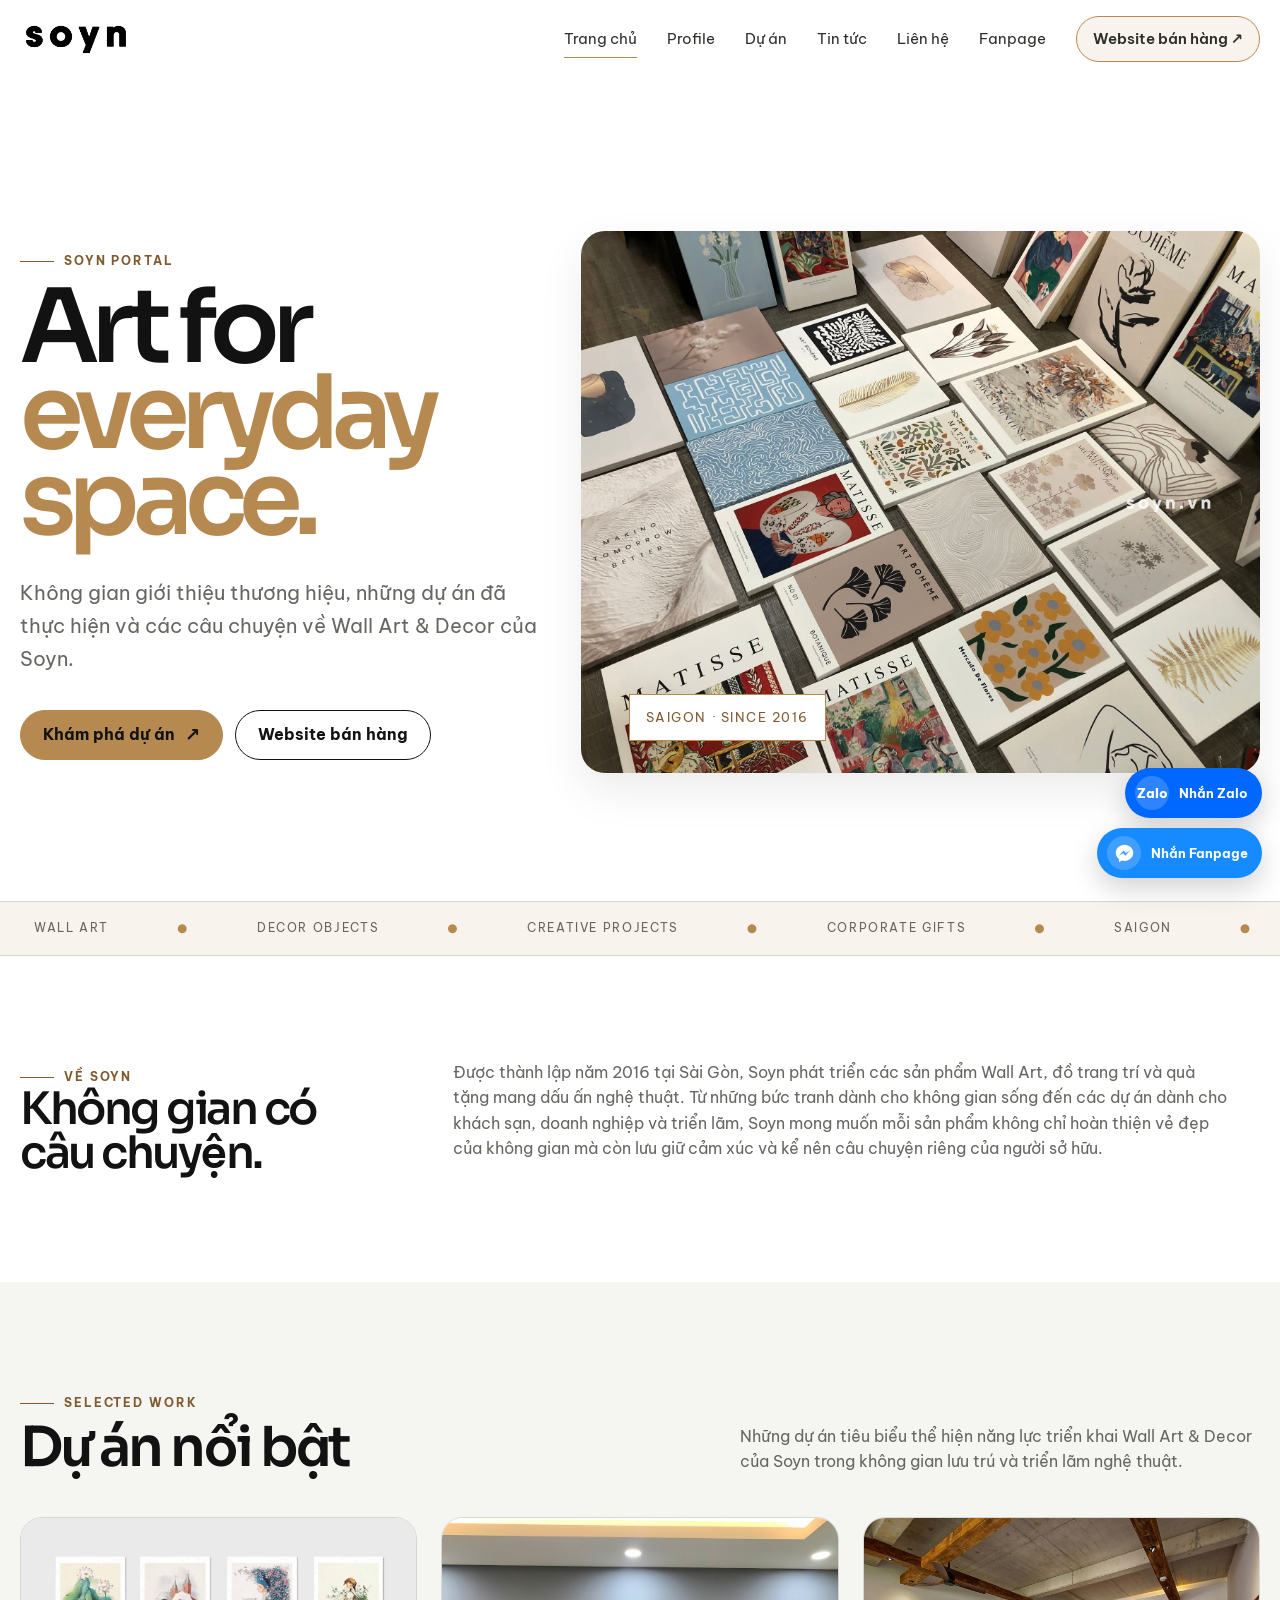
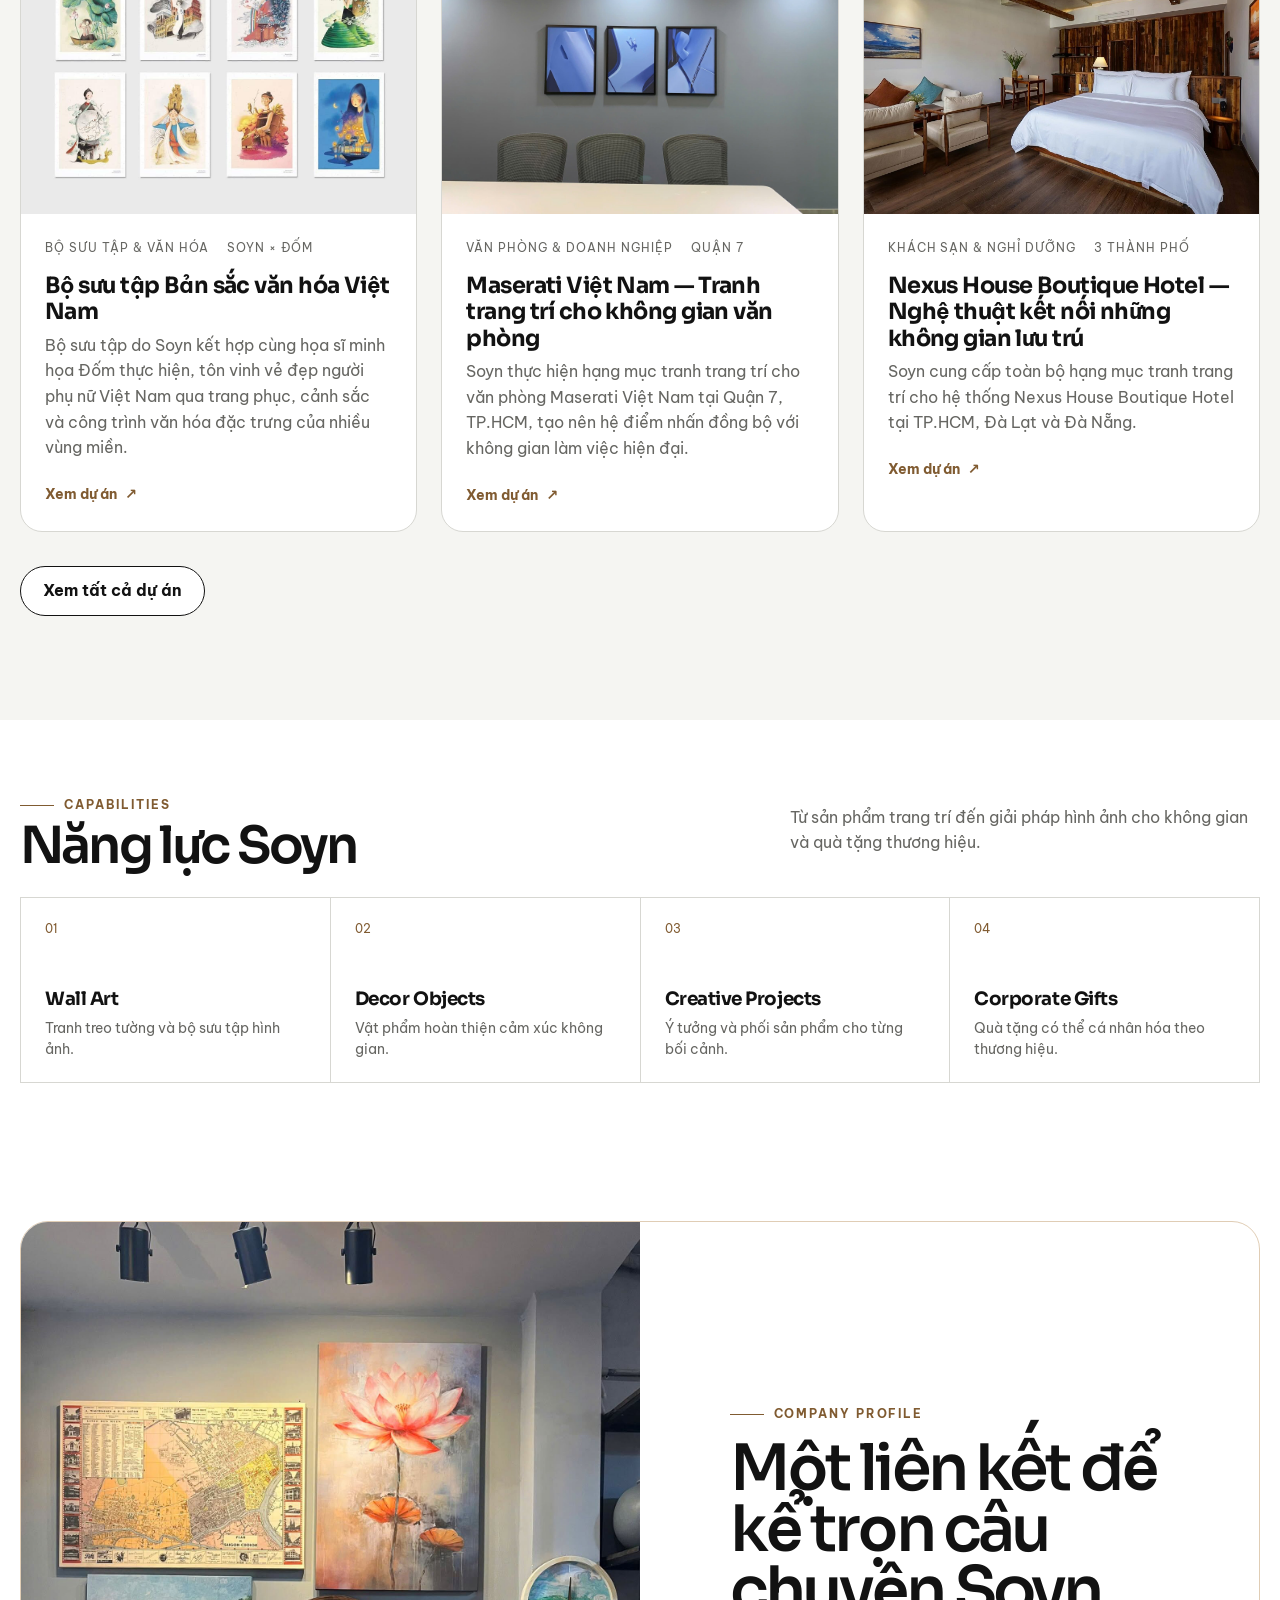
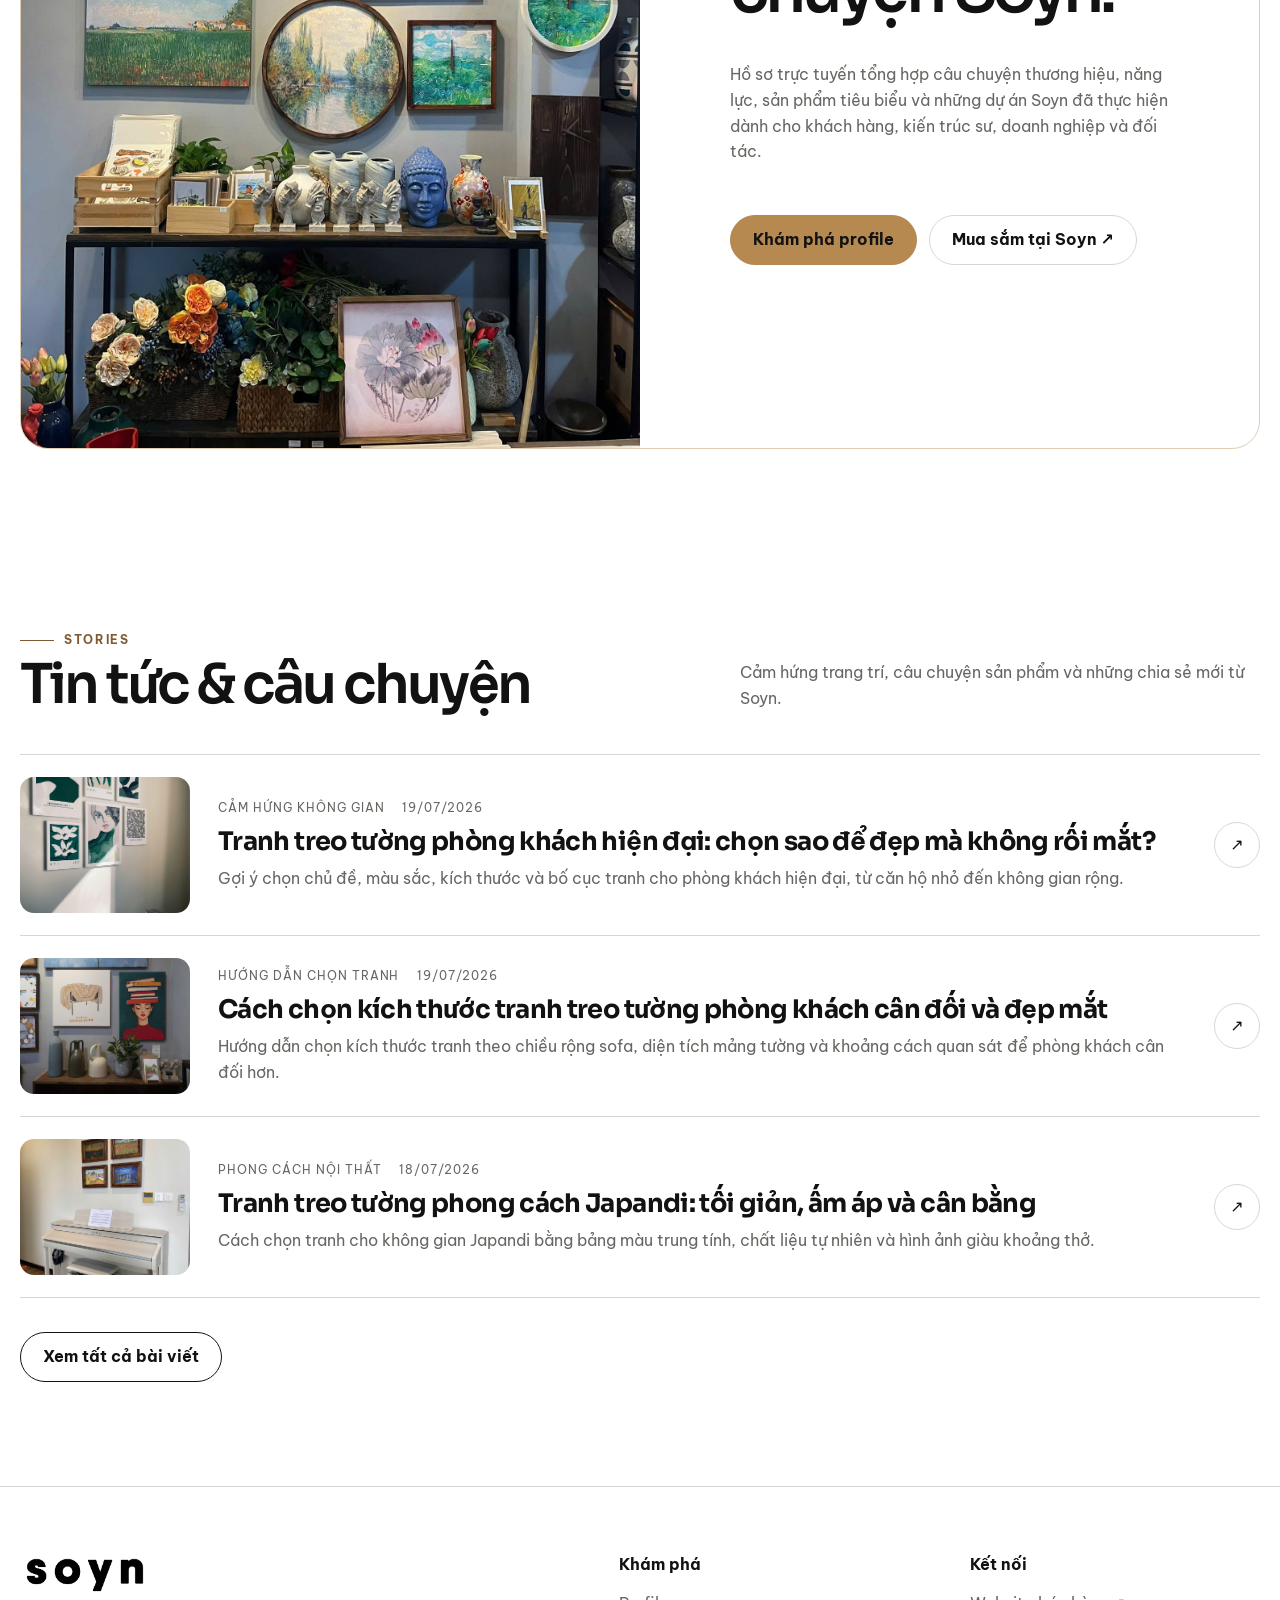
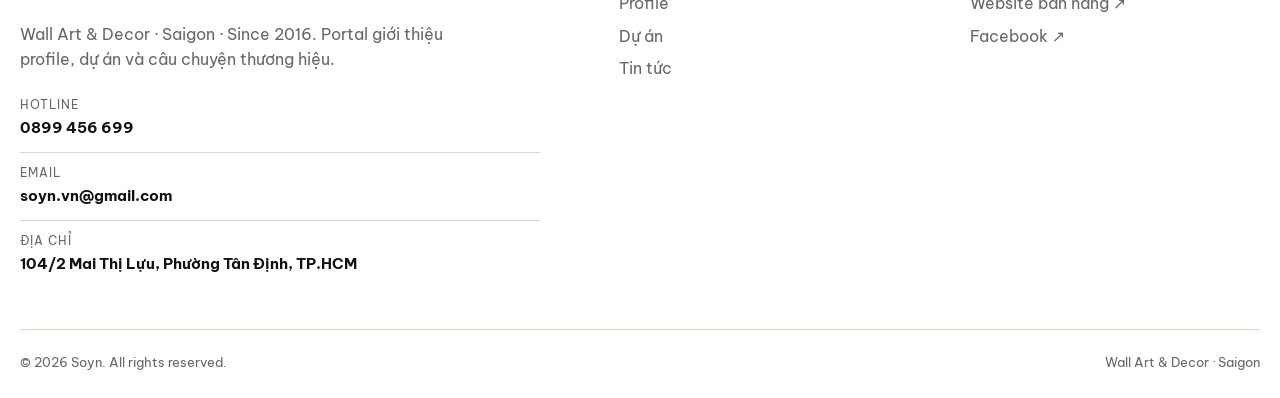
==== commit 53bf90d2: "Load compact homepage capability styles" ====
--- a/index.html
+++ b/index.html
@@ -5,7 +5,7 @@
   <title>Soyn | Câu chuyện về tranh treo tường nghệ thuật | Saigon | Since 2016</title>
   <meta name="description" content="Không gian giới thiệu thương hiệu, dự án và câu chuyện của Soyn — Wall Art & Decor, Saigon, Since 2016.">
   <meta property="og:title" content="Soyn | Câu chuyện về tranh treo tường nghệ thuật | Saigon | Since 2016"><meta property="og:description" content="Không gian giới thiệu thương hiệu, dự án và câu chuyện của Soyn."><meta property="og:image" content="assets/images/og-cover.jpg"><meta property="og:type" content="website">
-  <link rel="icon" href="assets/images/favicon.png"><link rel="stylesheet" href="assets/css/styles.css"><link rel="stylesheet" href="assets/css/mobile-fixes.css">
+  <link rel="icon" href="assets/images/favicon.png"><link rel="stylesheet" href="assets/css/styles.css"><link rel="stylesheet" href="assets/css/mobile-fixes.css"><link rel="stylesheet" href="assets/css/homepage-compact.css">
 </head>
 <body>
 <a class="skip-link" href="#main">Bỏ qua điều hướng</a>
--- a/assets/css/homepage-compact.css
+++ b/assets/css/homepage-compact.css
@@ -0,0 +1,35 @@
+/* Homepage density refinements */
+#main > .section:nth-of-type(4){padding:68px 0}
+#main > .section:nth-of-type(4) .section-head{margin-bottom:26px;align-items:center}
+#main > .section:nth-of-type(4) .section-head h2{font-size:clamp(2.4rem,4vw,4.3rem);line-height:.98;margin-top:6px}
+#main > .section:nth-of-type(4) .section-head p{max-width:470px;font-size:1rem;line-height:1.55}
+#main > .section:nth-of-type(4) .capability-grid{grid-template-columns:repeat(4,minmax(0,1fr))}
+#main > .section:nth-of-type(4) .capability{min-height:185px;padding:22px 24px}
+#main > .section:nth-of-type(4) .capability>div{min-height:auto}
+#main > .section:nth-of-type(4) .capability h3{font-size:1.15rem;line-height:1.2}
+#main > .section:nth-of-type(4) .capability p{min-height:0;margin-top:8px;font-size:.86rem;line-height:1.55}
+#main > .section:nth-of-type(4) .capability .number{font-size:.72rem}
+
+@media(max-width:960px){
+  #main > .section:nth-of-type(4){padding:56px 0}
+  #main > .section:nth-of-type(4) .section-head{align-items:flex-start;margin-bottom:22px}
+  #main > .section:nth-of-type(4) .capability-grid{grid-template-columns:repeat(2,minmax(0,1fr))}
+  #main > .section:nth-of-type(4) .capability{min-height:160px}
+}
+
+@media(max-width:700px){
+  #main > .section:nth-of-type(4){padding:46px 0}
+  #main > .section:nth-of-type(4) .section-head{gap:14px;margin-bottom:20px}
+  #main > .section:nth-of-type(4) .section-head h2{font-size:2.15rem}
+  #main > .section:nth-of-type(4) .section-head p{font-size:.92rem}
+  #main > .section:nth-of-type(4) .capability{min-height:145px;padding:18px}
+  #main > .section:nth-of-type(4) .capability h3{font-size:1rem}
+  #main > .section:nth-of-type(4) .capability p{font-size:.79rem}
+}
+
+@media(max-width:430px){
+  #main > .section:nth-of-type(4) .capability-grid{grid-template-columns:1fr 1fr}
+  #main > .section:nth-of-type(4) .capability{min-height:136px;padding:15px}
+  #main > .section:nth-of-type(4) .capability h3{font-size:.94rem}
+  #main > .section:nth-of-type(4) .capability p{font-size:.74rem;line-height:1.45}
+}
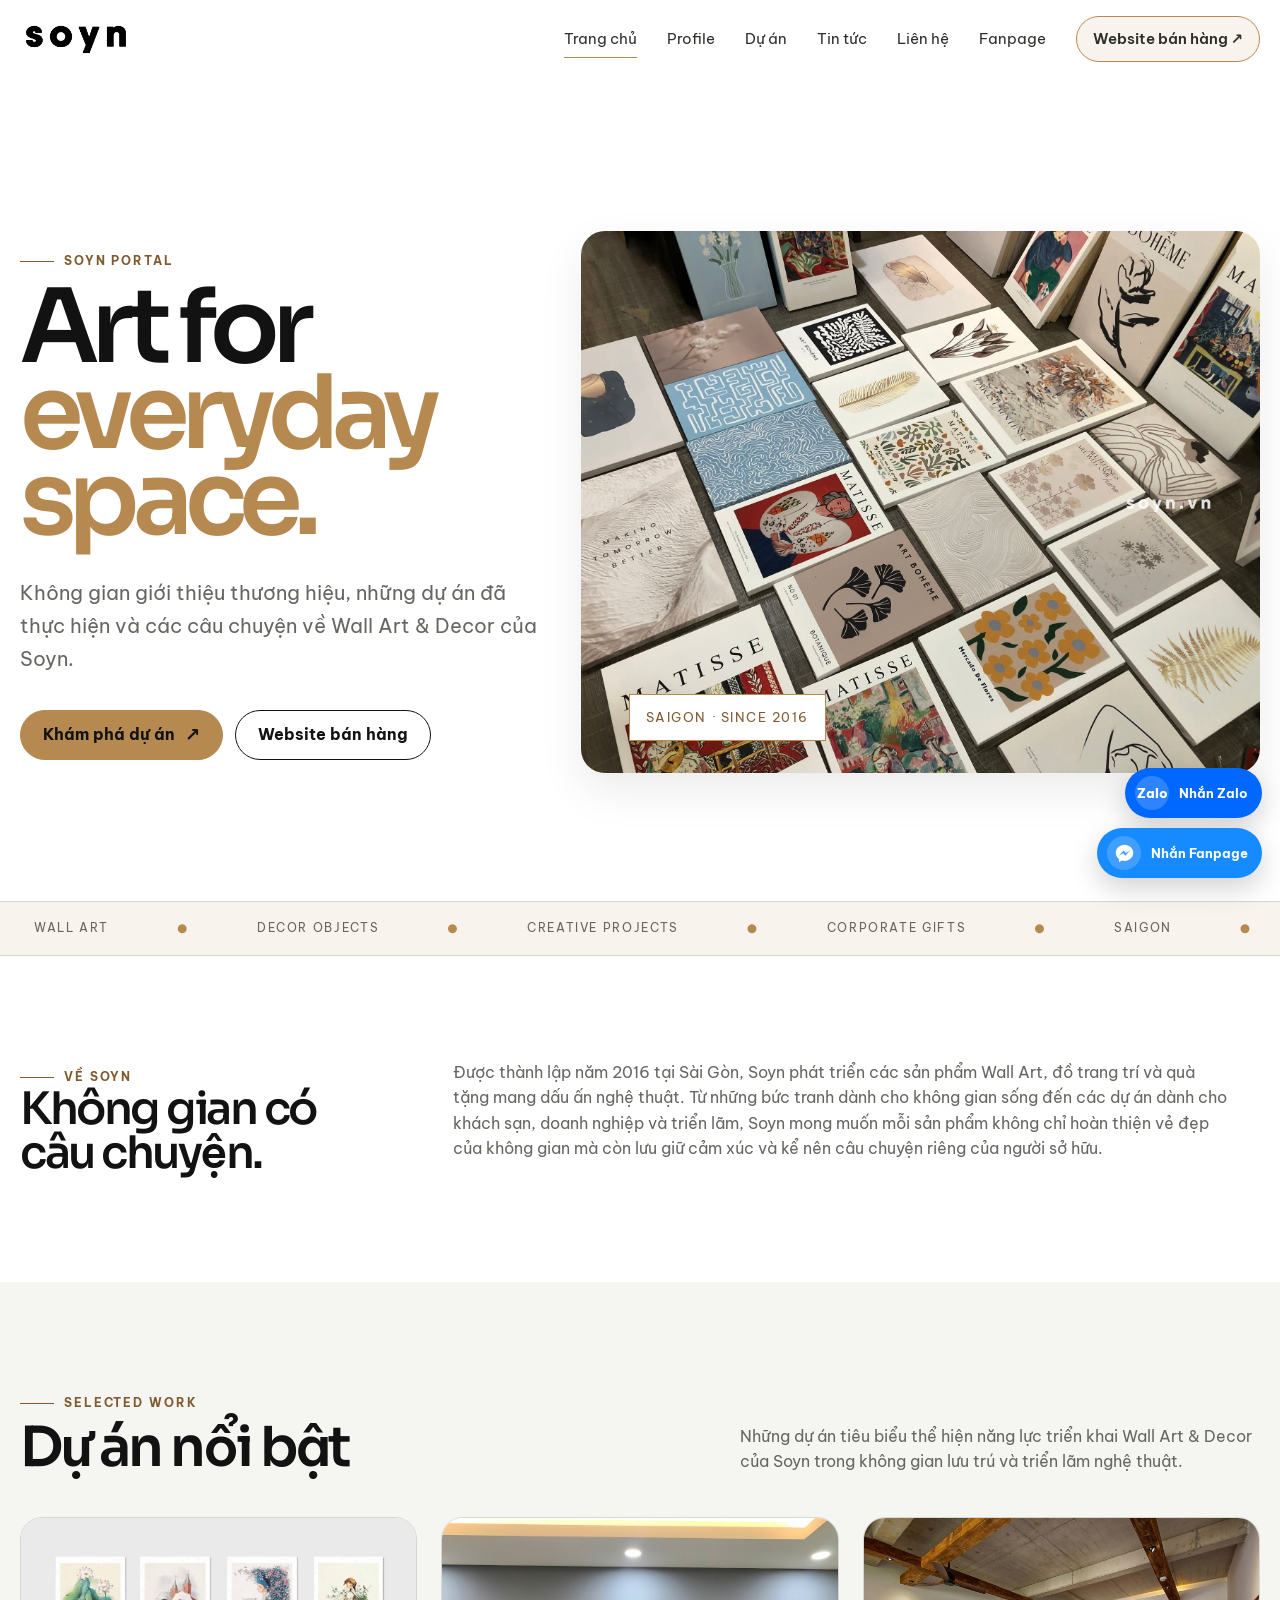
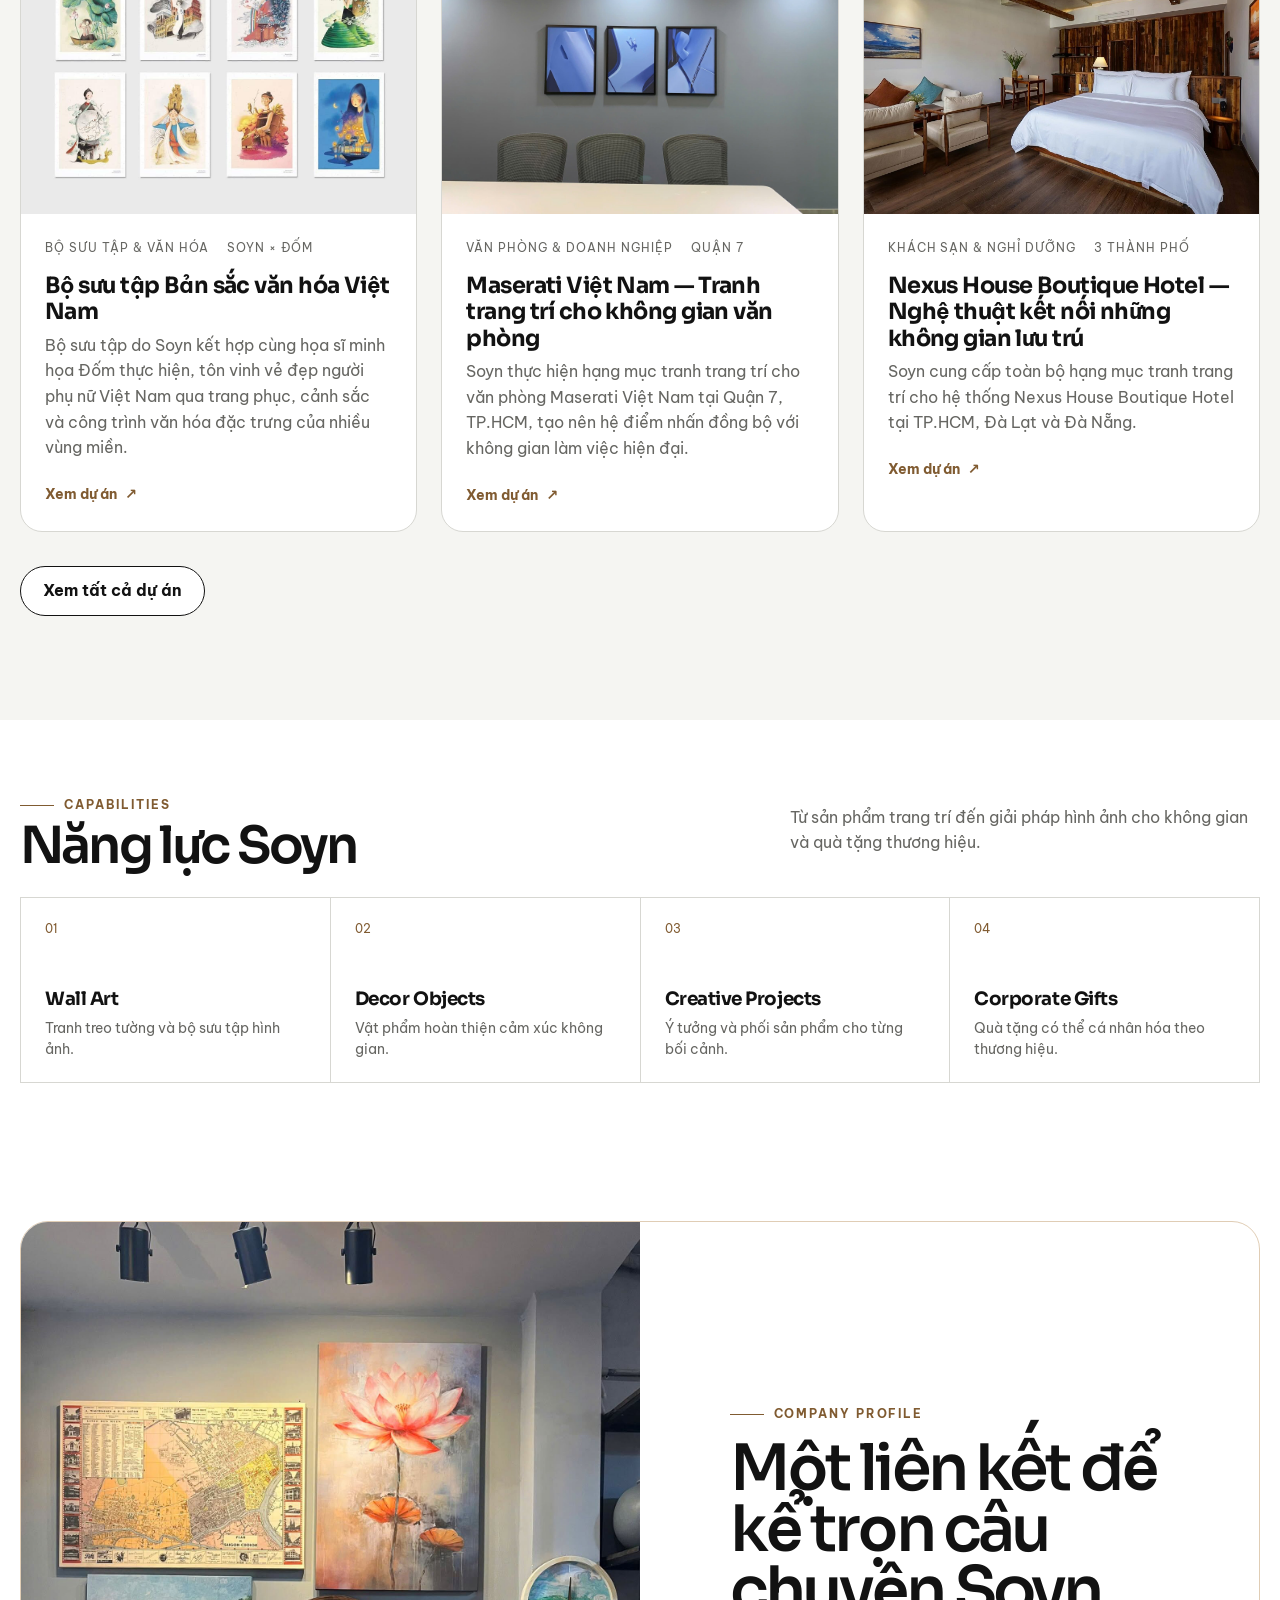
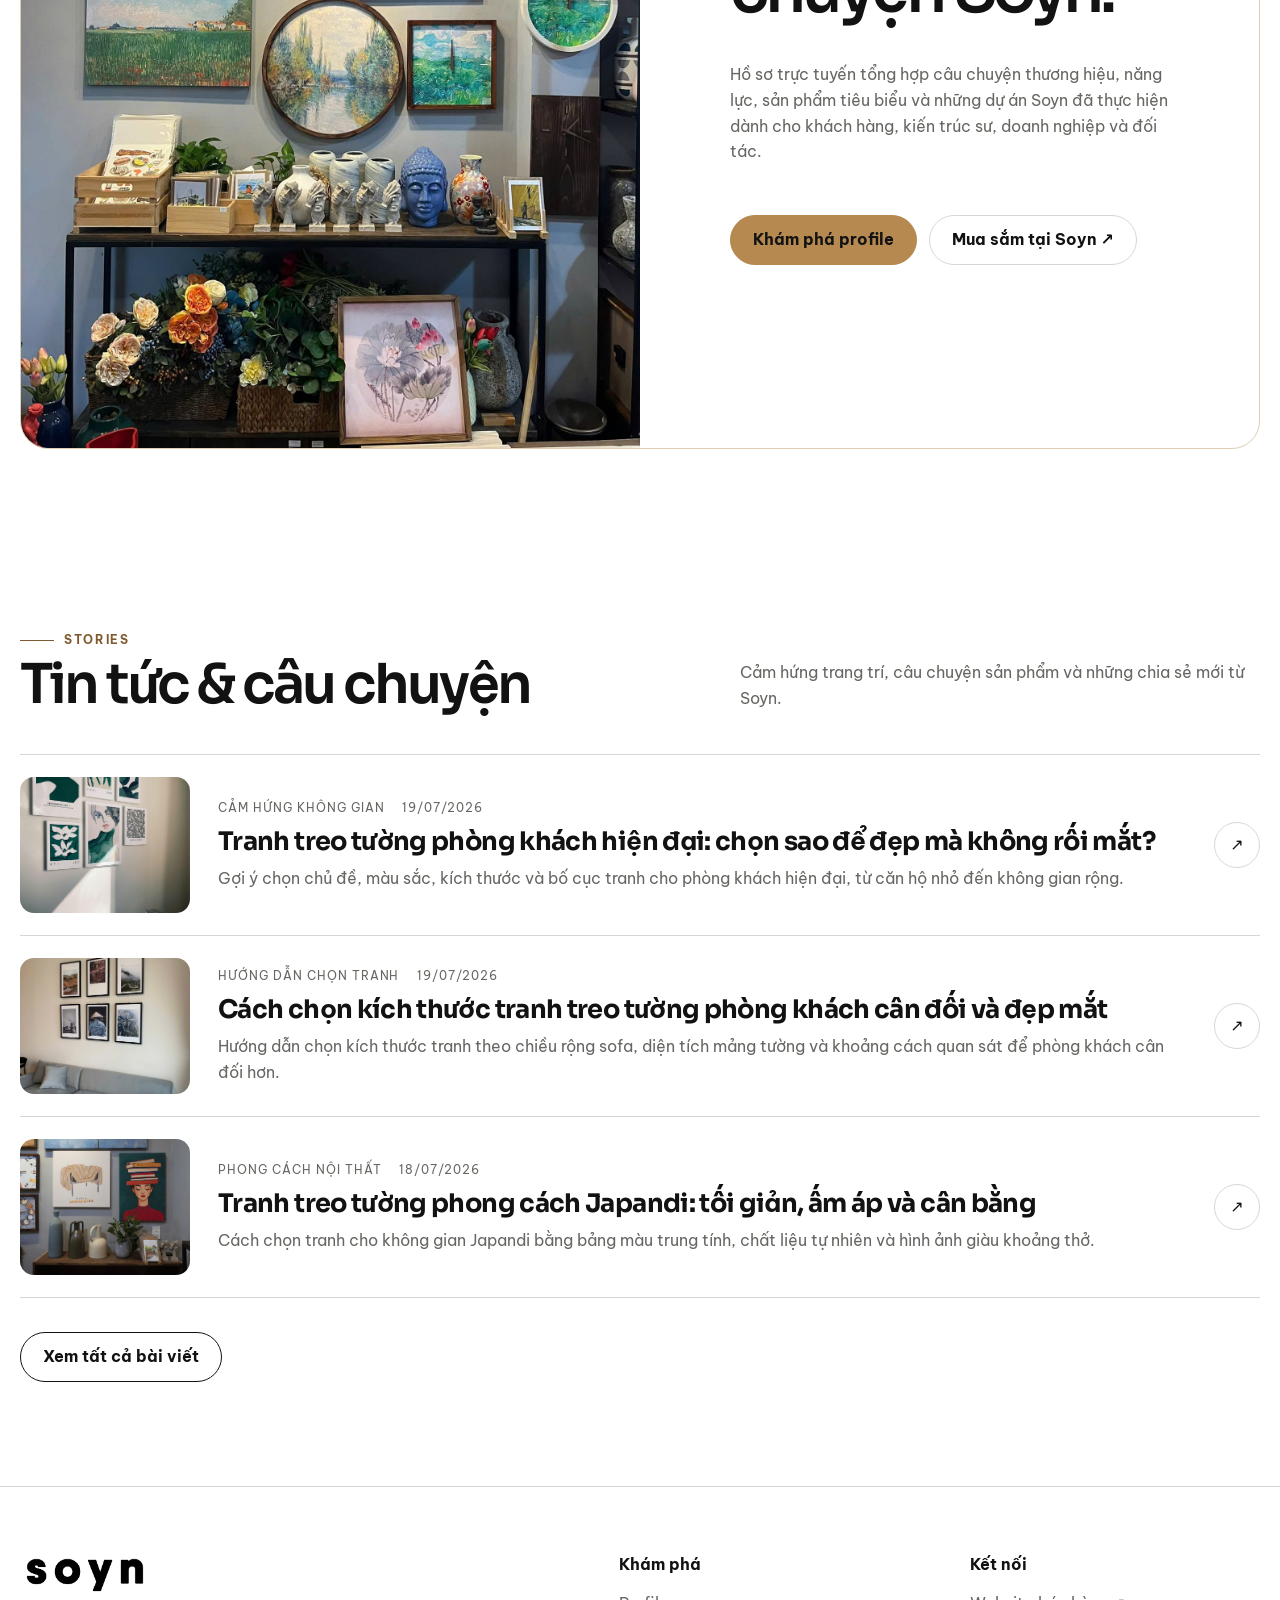
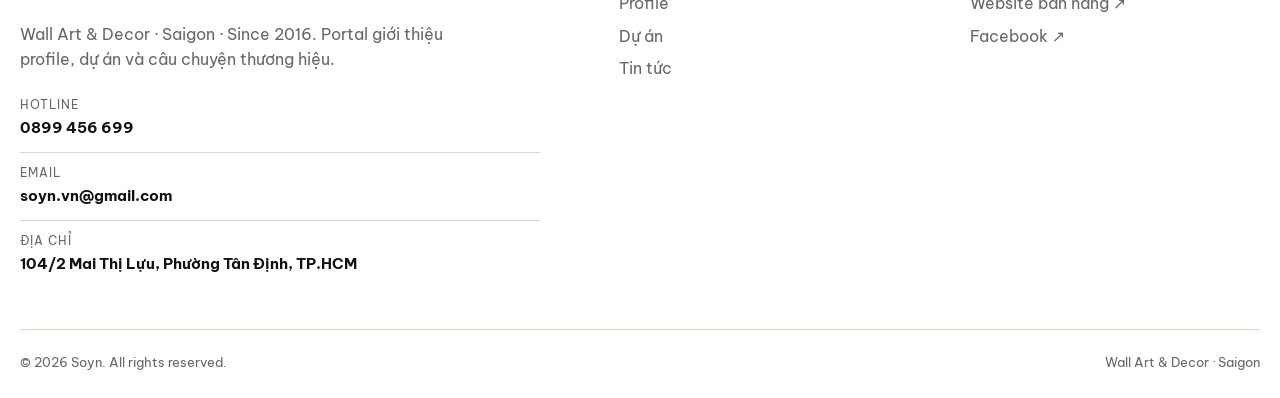
==== commit d6c35e85: "Load fourth SEO article batch on homepage" ====
--- a/index.html
+++ b/index.html
@@ -20,5 +20,5 @@
   <section class="section"><div class="container"><div class="section-head"><div><span class="eyebrow">Stories</span><h2>Tin tức & câu chuyện</h2></div><p>Cảm hứng trang trí, câu chuyện sản phẩm và những chia sẻ mới từ Soyn.</p></div><div data-latest-stories></div><div class="actions"><a class="btn btn-light" href="news.html">Xem tất cả bài viết</a></div></div></section>
 </main>
 <footer class="site-footer"><div class="container"><div class="footer-grid"><div class="footer-brand"><img src="assets/images/soyn-logo.png" alt="Soyn"><p>Wall Art & Decor · Saigon · Since 2016. Portal giới thiệu profile, dự án và câu chuyện thương hiệu.</p><div class="footer-contact"><a href="tel:0899456699"><span>Hotline</span><strong>0899 456 699</strong></a><a href="mailto:soyn.vn@gmail.com"><span>Email</span><strong>soyn.vn@gmail.com</strong></a><a href="https://www.google.com/maps/search/?api=1&amp;query=Tranh%20treo%20t%C6%B0%E1%BB%9Dng%20Soyn" target="_blank" rel="noopener noreferrer"><span>Địa chỉ</span><strong>104/2 Mai Thị Lựu, Phường Tân Định, TP.HCM</strong></a></div></div><div class="footer-col"><strong>Khám phá</strong><a href="profile.html">Profile</a><a href="projects.html">Dự án</a><a href="news.html">Tin tức</a></div><div class="footer-col"><strong>Kết nối</strong><a href="https://soyn.vn/" target="_blank" rel="noopener">Website bán hàng ↗</a><a href="https://www.facebook.com/soyn.vn" target="_blank" rel="noopener">Facebook ↗</a></div></div><div class="footer-bottom"><span>© <span data-year></span> Soyn. All rights reserved.</span><span>Wall Art & Decor · Saigon</span></div></div></footer>
-<script src="assets/js/content.js"></script><script src="assets/js/seo-posts.js"></script><script src="assets/js/seo-posts-2.js"></script><script src="assets/js/seo-posts-3.js"></script><script src="assets/js/news-images.js"></script><script src="assets/js/maserati-project.js"></script><script src="assets/js/ban-sac-van-hoa-project.js"></script><script src="assets/js/site.js"></script><script src="assets/js/ui-audit.js"></script><script src="assets/js/mobile-render-fix.js"></script><script src="assets/js/homepage-stories-fix.js"></script>
+<script src="assets/js/content.js"></script><script src="assets/js/seo-posts.js"></script><script src="assets/js/seo-posts-2.js"></script><script src="assets/js/seo-posts-3.js"></script><script src="assets/js/seo-posts-4.js"></script><script src="assets/js/news-images.js"></script><script src="assets/js/maserati-project.js"></script><script src="assets/js/ban-sac-van-hoa-project.js"></script><script src="assets/js/site.js"></script><script src="assets/js/ui-audit.js"></script><script src="assets/js/mobile-render-fix.js"></script><script src="assets/js/homepage-stories-fix.js"></script>
 </body></html>
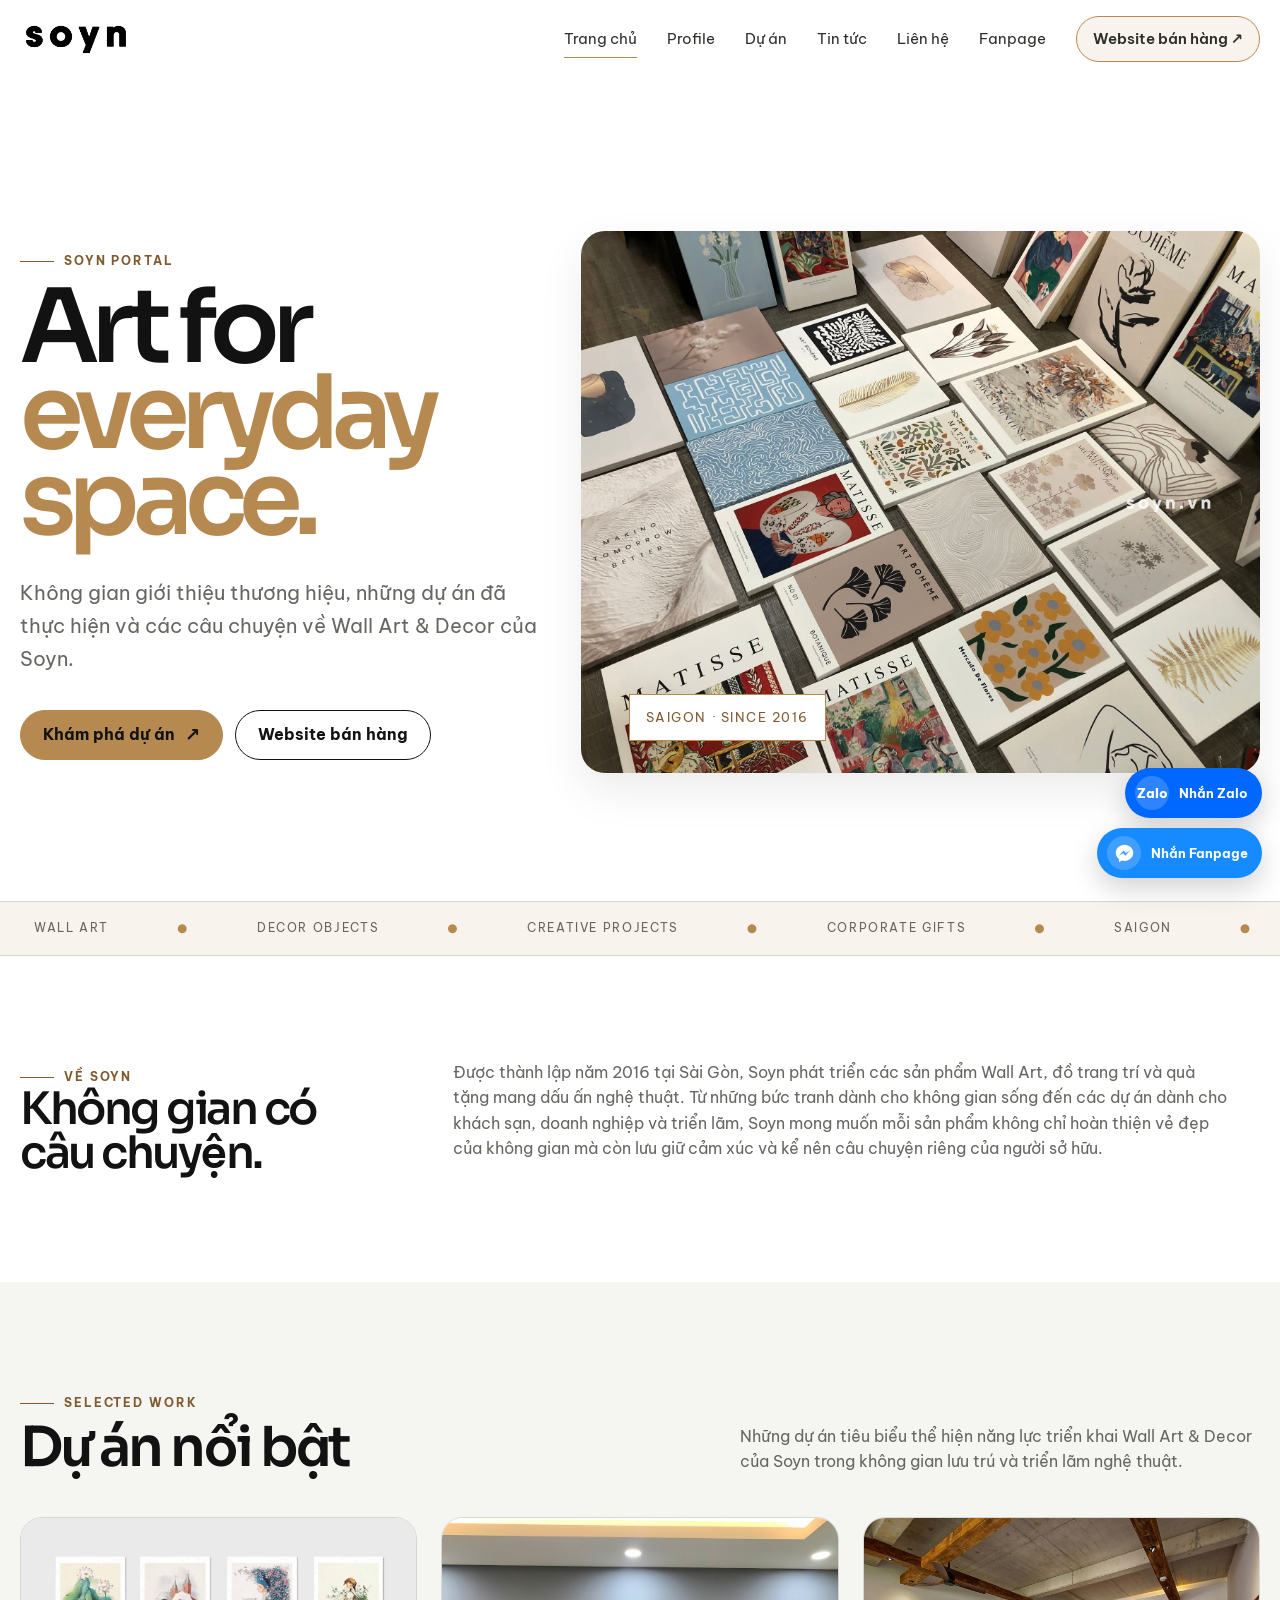
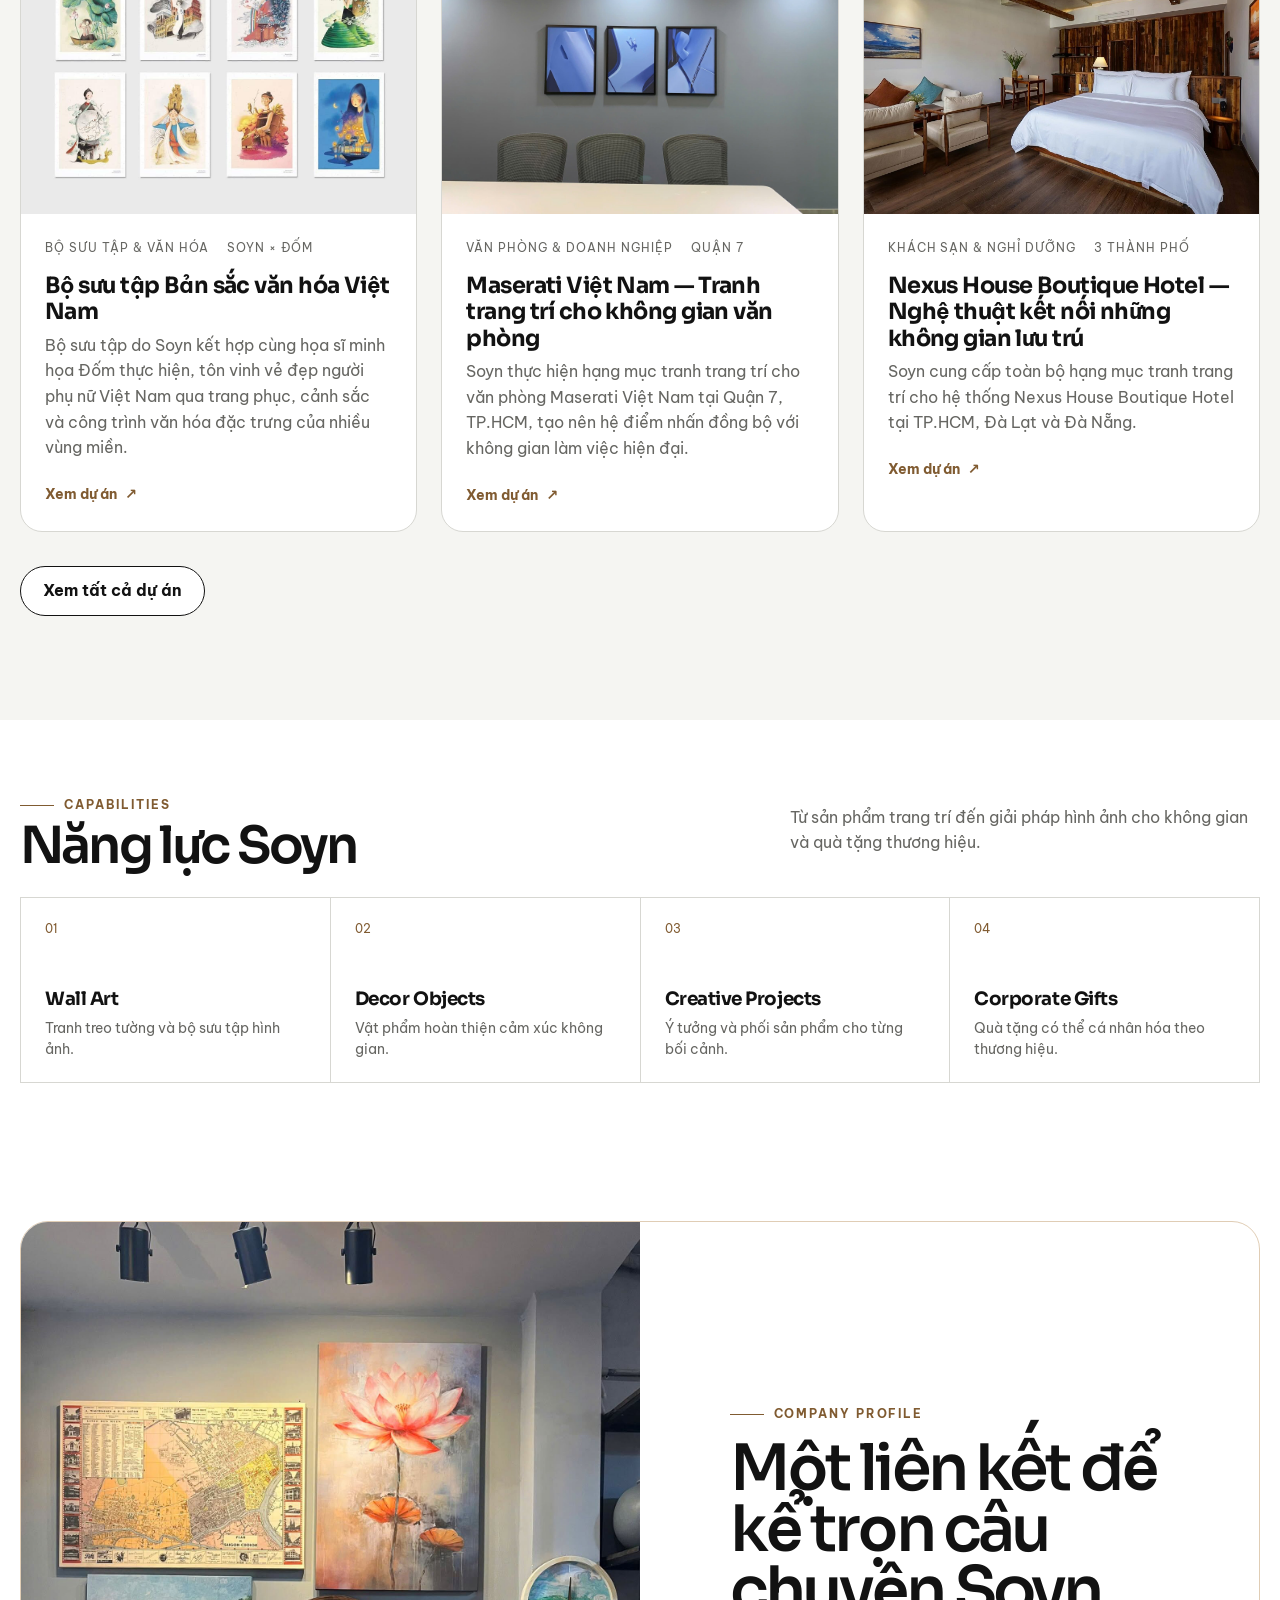
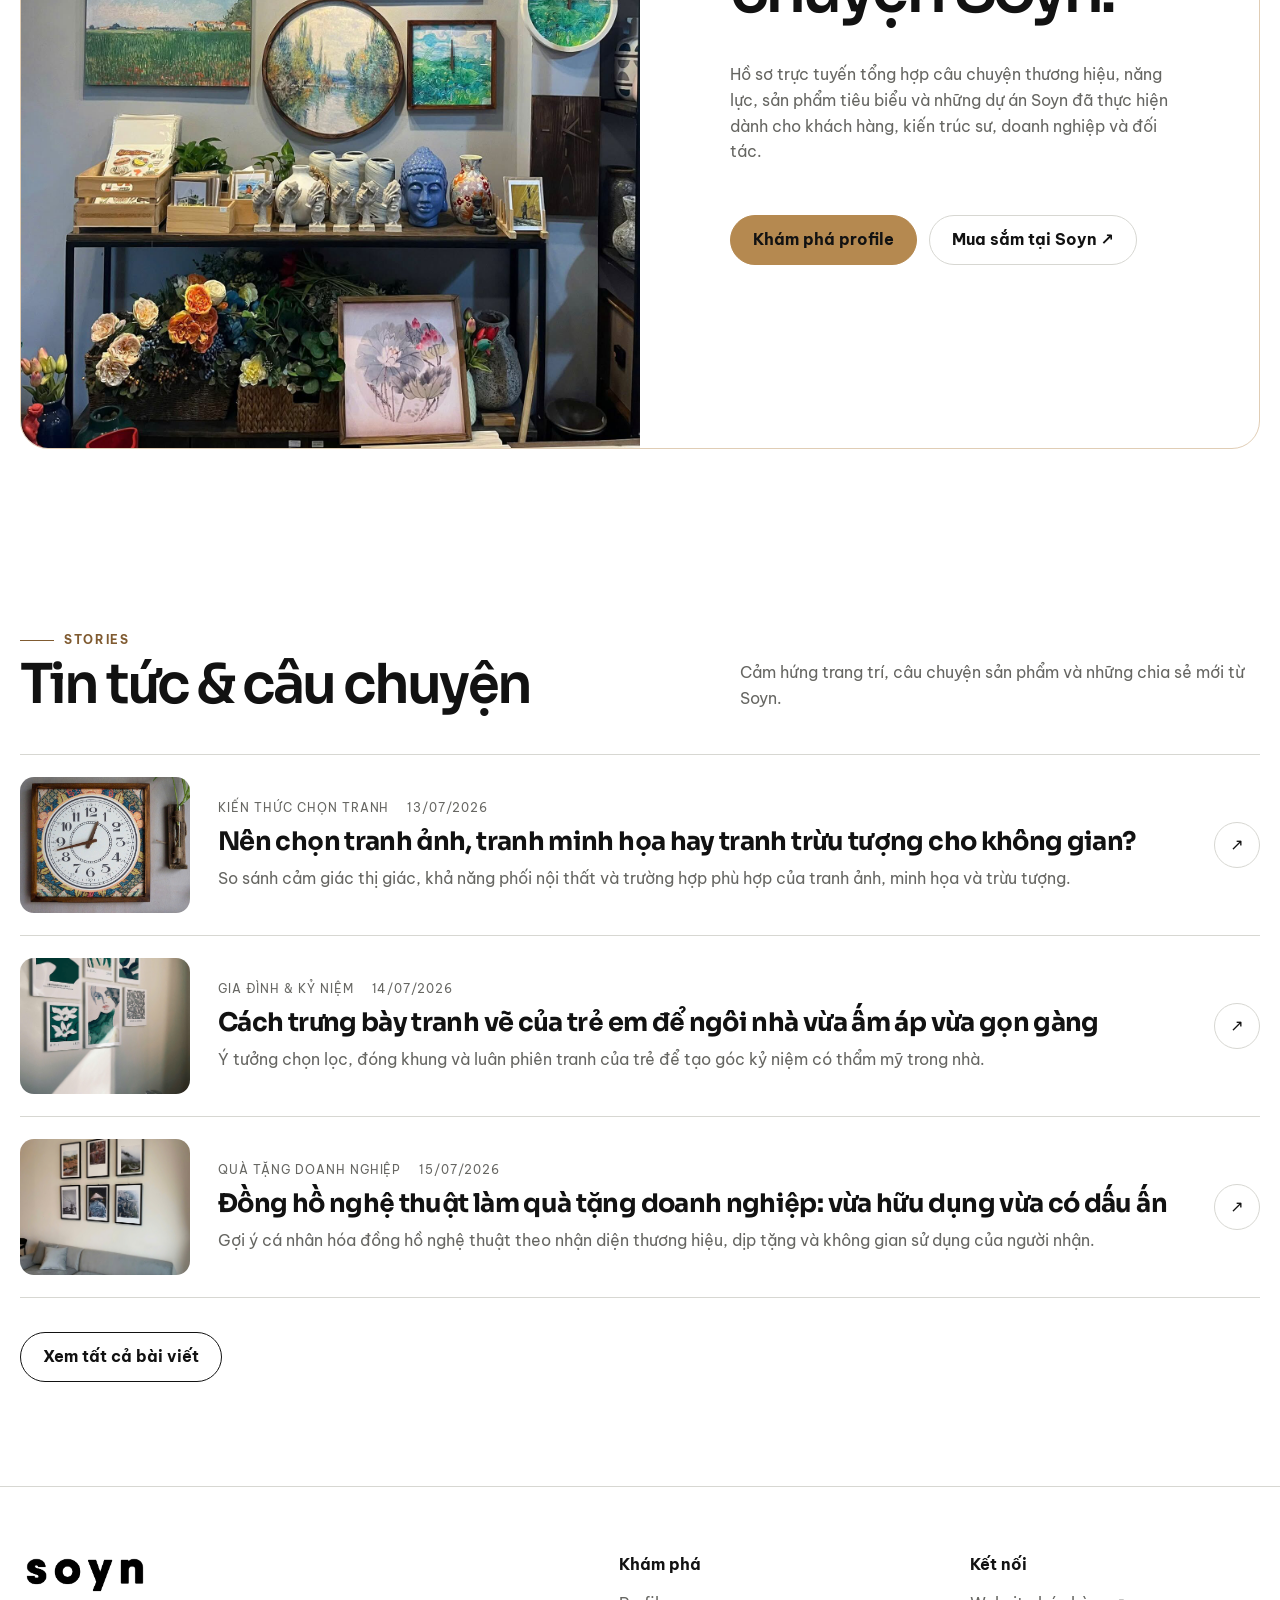
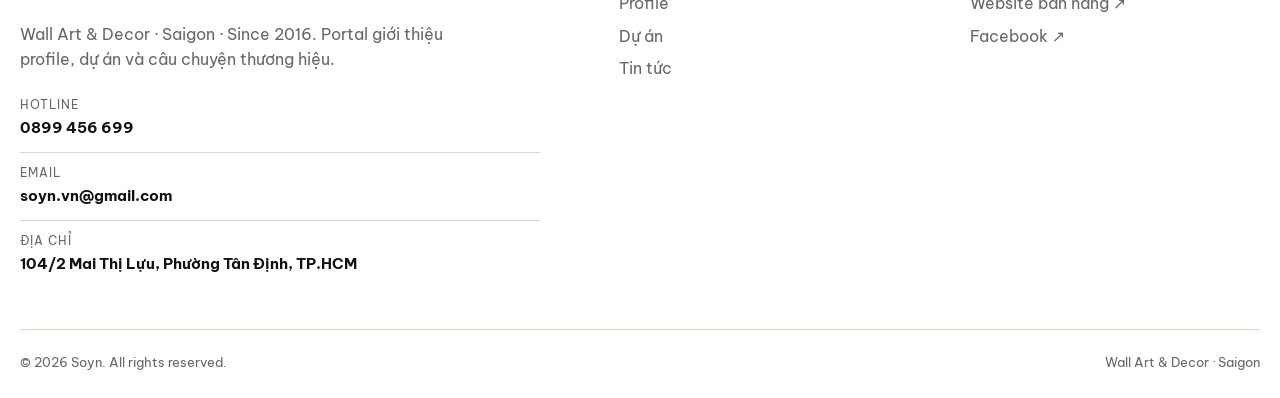
==== commit 5a2c4d20: "Load diverse SEO article batch on homepage" ====
--- a/index.html
+++ b/index.html
@@ -20,5 +20,5 @@
   <section class="section"><div class="container"><div class="section-head"><div><span class="eyebrow">Stories</span><h2>Tin tức & câu chuyện</h2></div><p>Cảm hứng trang trí, câu chuyện sản phẩm và những chia sẻ mới từ Soyn.</p></div><div data-latest-stories></div><div class="actions"><a class="btn btn-light" href="news.html">Xem tất cả bài viết</a></div></div></section>
 </main>
 <footer class="site-footer"><div class="container"><div class="footer-grid"><div class="footer-brand"><img src="assets/images/soyn-logo.png" alt="Soyn"><p>Wall Art & Decor · Saigon · Since 2016. Portal giới thiệu profile, dự án và câu chuyện thương hiệu.</p><div class="footer-contact"><a href="tel:0899456699"><span>Hotline</span><strong>0899 456 699</strong></a><a href="mailto:soyn.vn@gmail.com"><span>Email</span><strong>soyn.vn@gmail.com</strong></a><a href="https://www.google.com/maps/search/?api=1&amp;query=Tranh%20treo%20t%C6%B0%E1%BB%9Dng%20Soyn" target="_blank" rel="noopener noreferrer"><span>Địa chỉ</span><strong>104/2 Mai Thị Lựu, Phường Tân Định, TP.HCM</strong></a></div></div><div class="footer-col"><strong>Khám phá</strong><a href="profile.html">Profile</a><a href="projects.html">Dự án</a><a href="news.html">Tin tức</a></div><div class="footer-col"><strong>Kết nối</strong><a href="https://soyn.vn/" target="_blank" rel="noopener">Website bán hàng ↗</a><a href="https://www.facebook.com/soyn.vn" target="_blank" rel="noopener">Facebook ↗</a></div></div><div class="footer-bottom"><span>© <span data-year></span> Soyn. All rights reserved.</span><span>Wall Art & Decor · Saigon</span></div></div></footer>
-<script src="assets/js/content.js"></script><script src="assets/js/seo-posts.js"></script><script src="assets/js/seo-posts-2.js"></script><script src="assets/js/seo-posts-3.js"></script><script src="assets/js/seo-posts-4.js"></script><script src="assets/js/news-images.js"></script><script src="assets/js/maserati-project.js"></script><script src="assets/js/ban-sac-van-hoa-project.js"></script><script src="assets/js/site.js"></script><script src="assets/js/ui-audit.js"></script><script src="assets/js/mobile-render-fix.js"></script><script src="assets/js/homepage-stories-fix.js"></script>
+<script src="assets/js/content.js"></script><script src="assets/js/seo-posts.js"></script><script src="assets/js/seo-posts-2.js"></script><script src="assets/js/seo-posts-3.js"></script><script src="assets/js/seo-posts-4.js"></script><script src="assets/js/seo-posts-5.js"></script><script src="assets/js/news-images.js"></script><script src="assets/js/maserati-project.js"></script><script src="assets/js/ban-sac-van-hoa-project.js"></script><script src="assets/js/site.js"></script><script src="assets/js/ui-audit.js"></script><script src="assets/js/mobile-render-fix.js"></script><script src="assets/js/homepage-stories-fix.js"></script>
 </body></html>
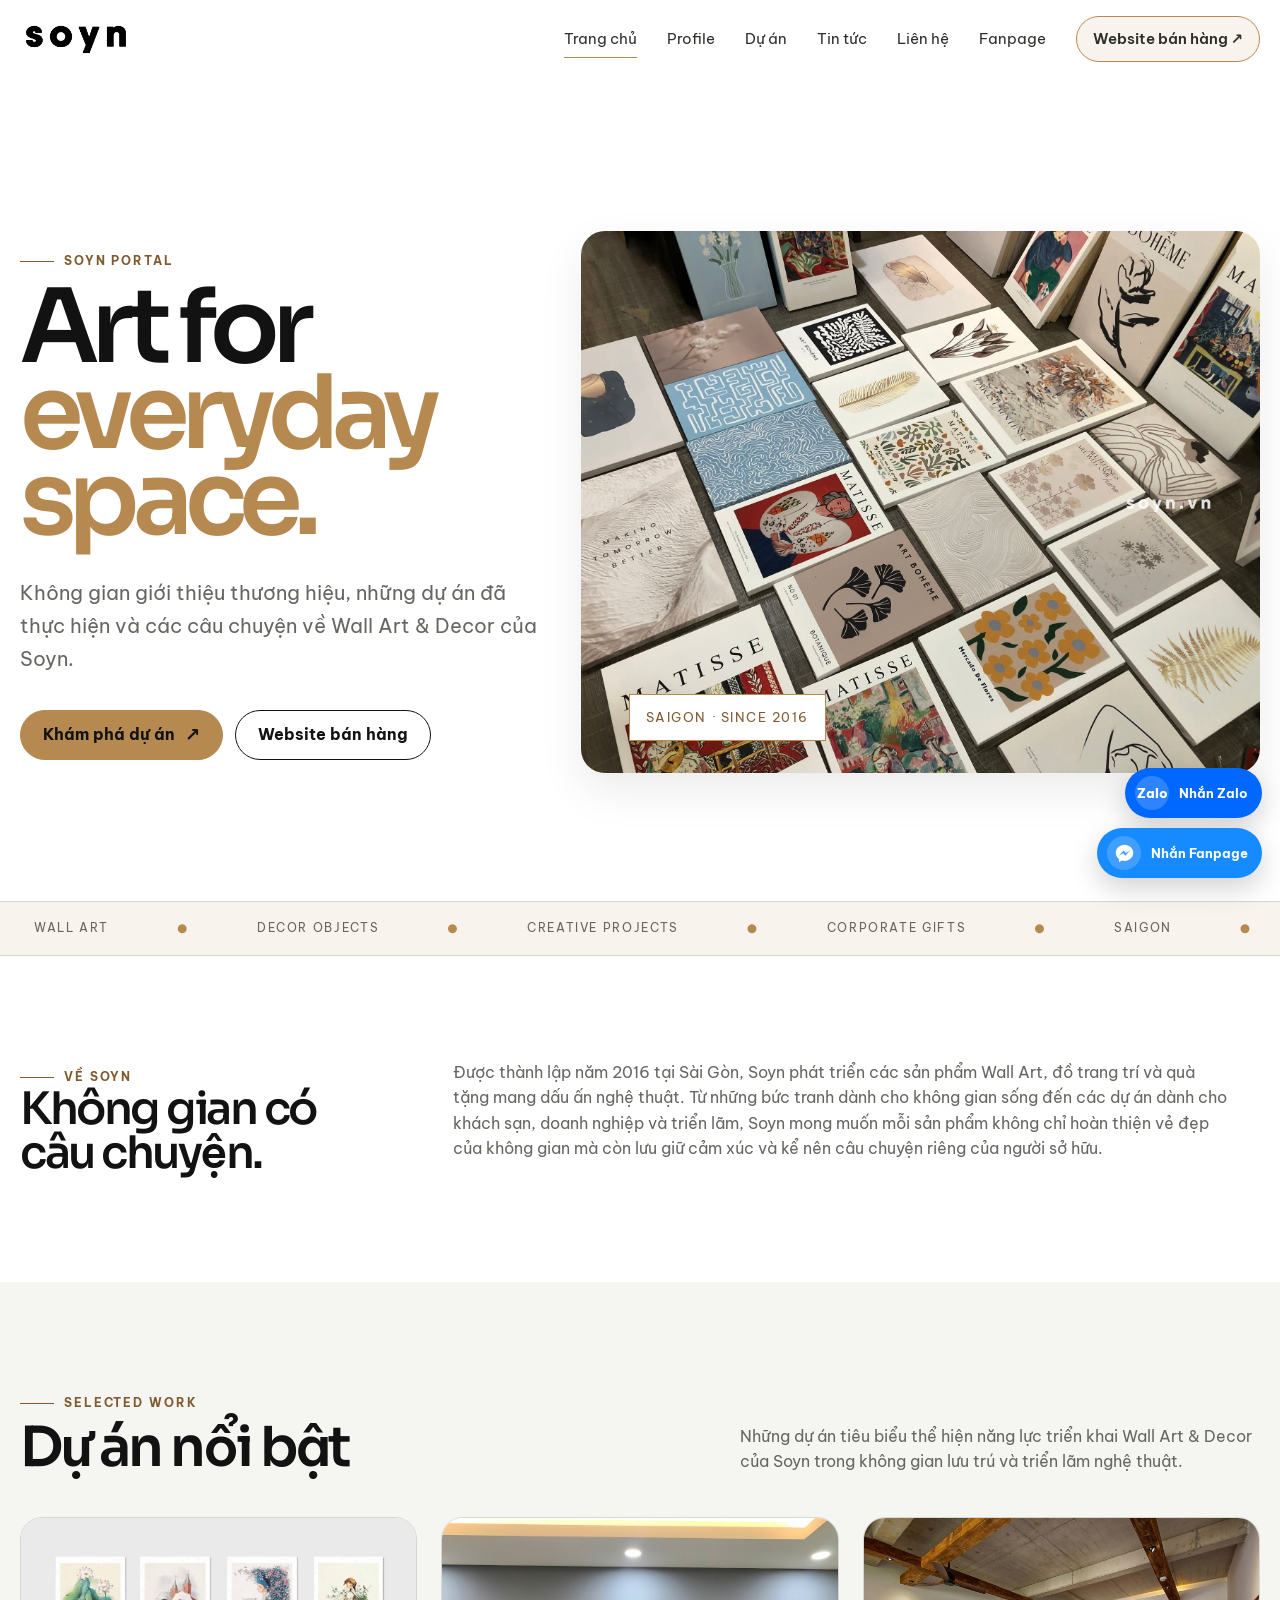
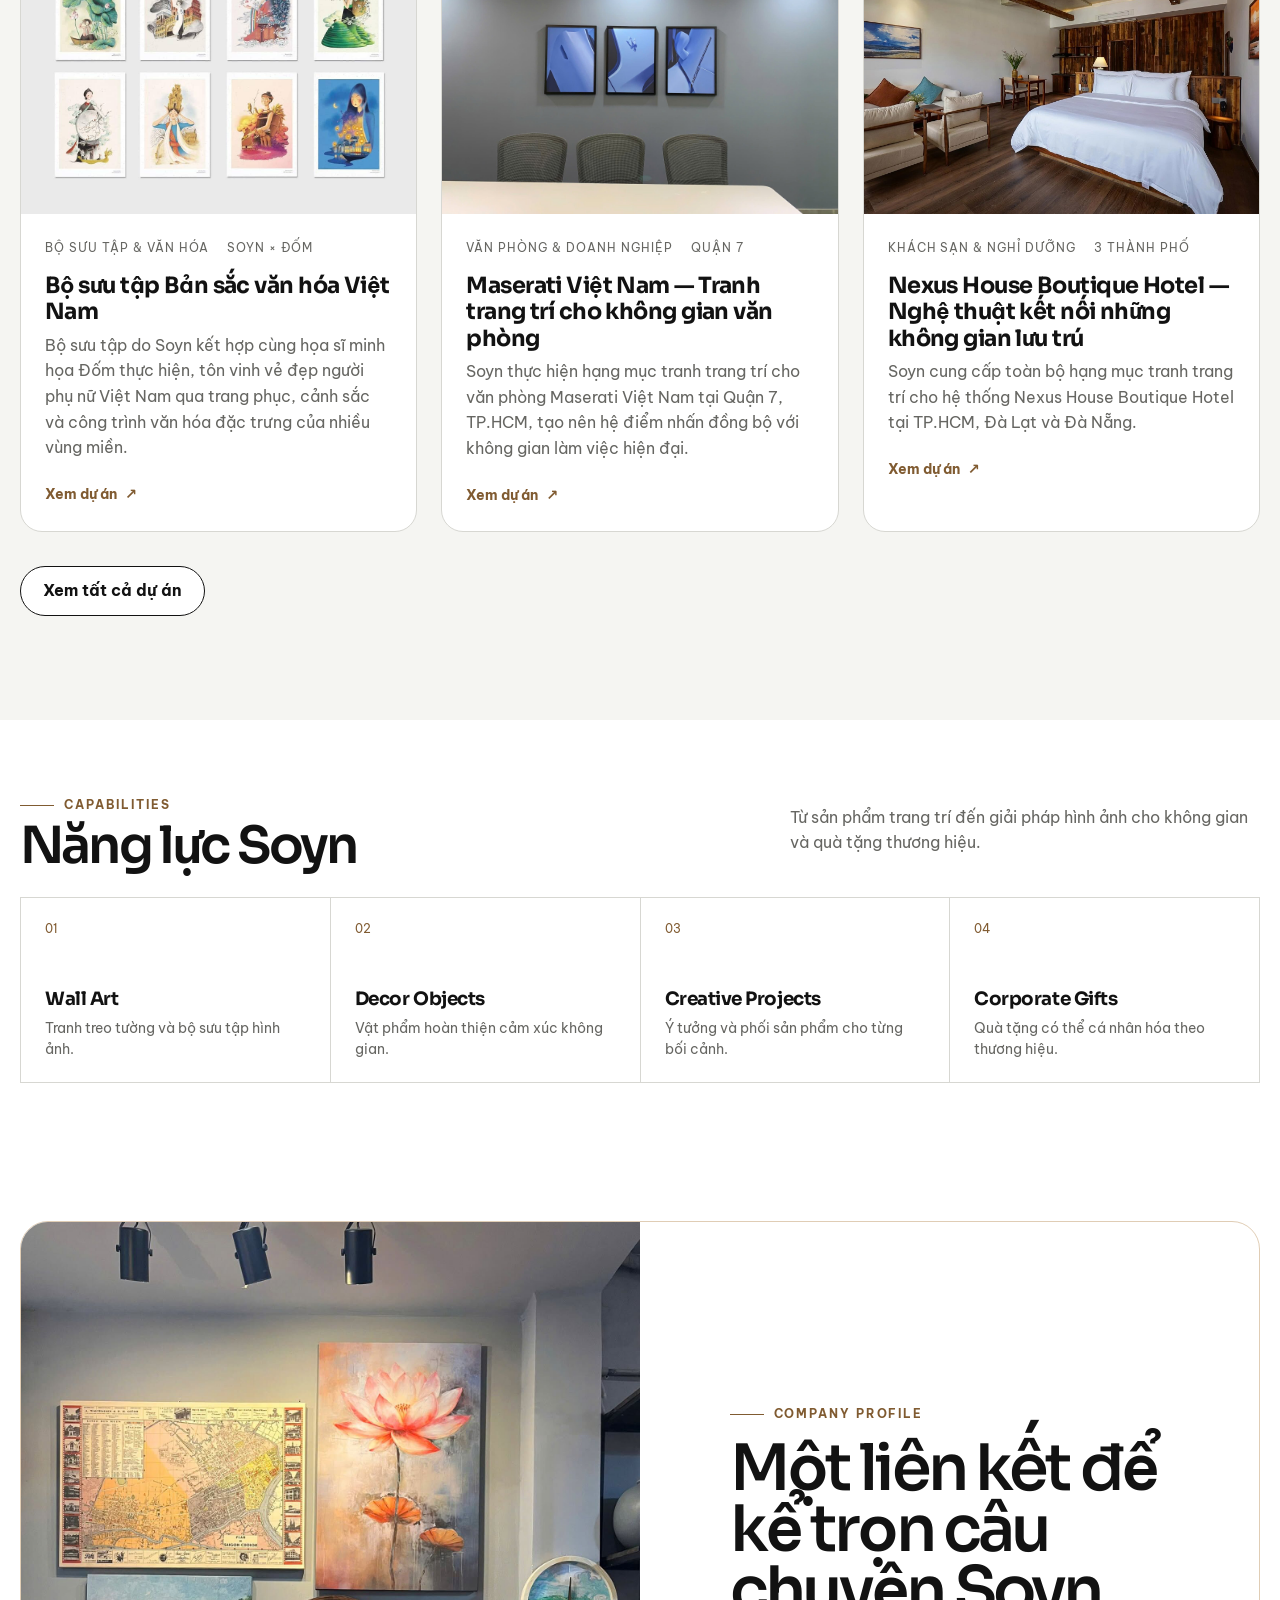
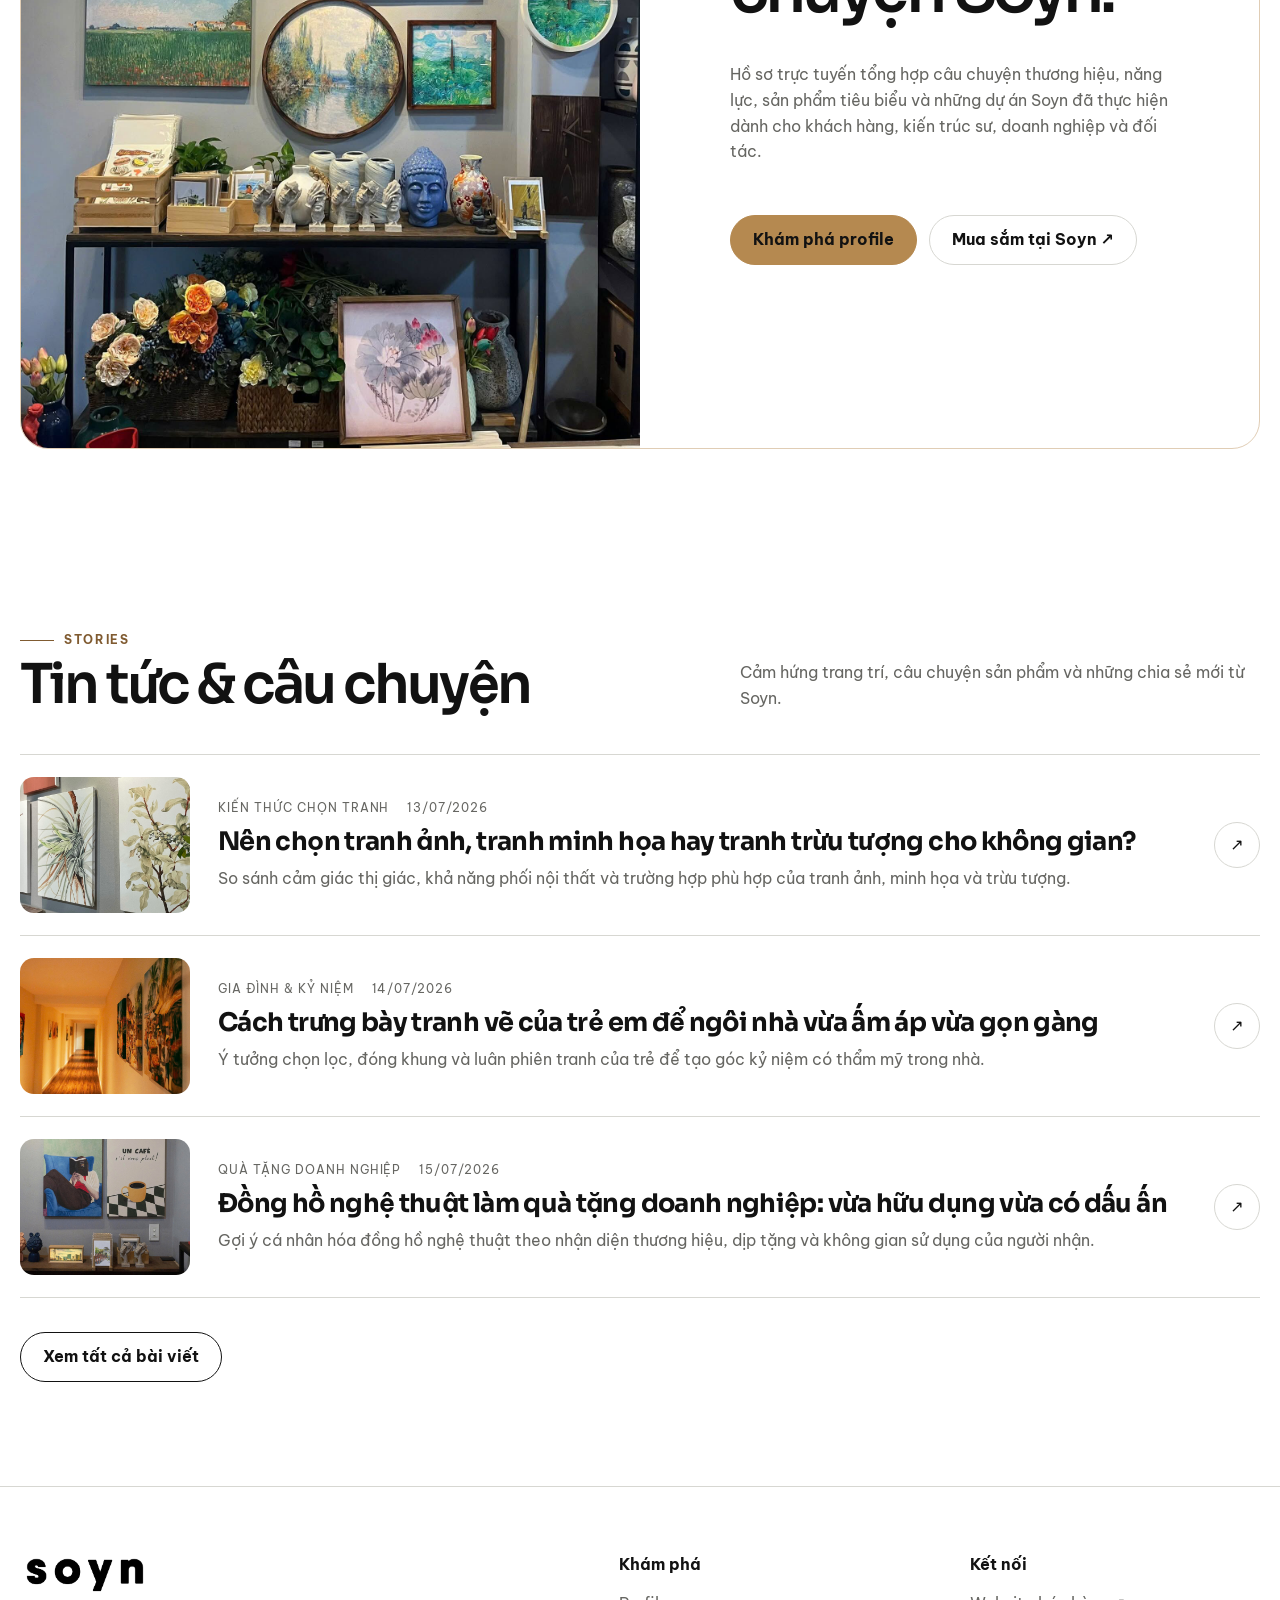
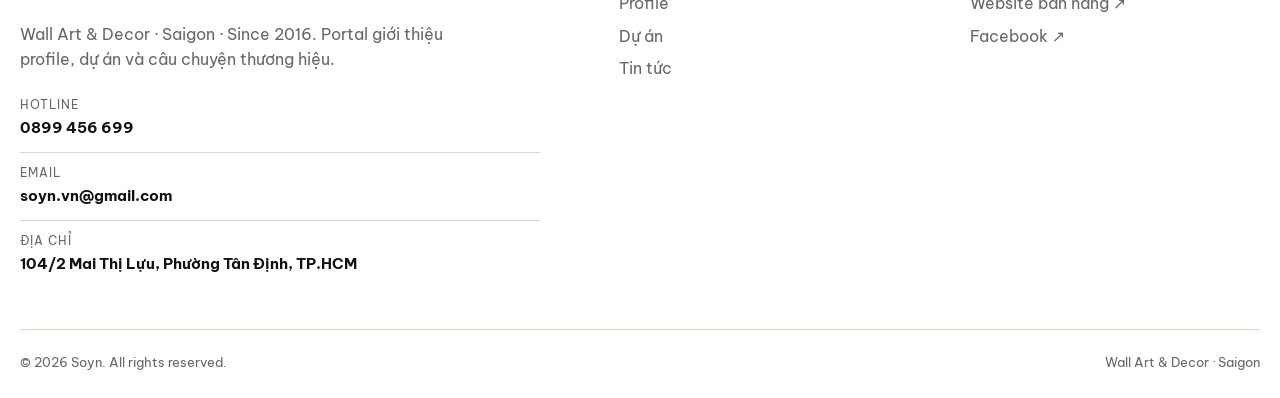
==== commit e0de6af5: "Load latest SEO article batch on homepage" ====
--- a/index.html
+++ b/index.html
@@ -20,5 +20,5 @@
   <section class="section"><div class="container"><div class="section-head"><div><span class="eyebrow">Stories</span><h2>Tin tức & câu chuyện</h2></div><p>Cảm hứng trang trí, câu chuyện sản phẩm và những chia sẻ mới từ Soyn.</p></div><div data-latest-stories></div><div class="actions"><a class="btn btn-light" href="news.html">Xem tất cả bài viết</a></div></div></section>
 </main>
 <footer class="site-footer"><div class="container"><div class="footer-grid"><div class="footer-brand"><img src="assets/images/soyn-logo.png" alt="Soyn"><p>Wall Art & Decor · Saigon · Since 2016. Portal giới thiệu profile, dự án và câu chuyện thương hiệu.</p><div class="footer-contact"><a href="tel:0899456699"><span>Hotline</span><strong>0899 456 699</strong></a><a href="mailto:soyn.vn@gmail.com"><span>Email</span><strong>soyn.vn@gmail.com</strong></a><a href="https://www.google.com/maps/search/?api=1&amp;query=Tranh%20treo%20t%C6%B0%E1%BB%9Dng%20Soyn" target="_blank" rel="noopener noreferrer"><span>Địa chỉ</span><strong>104/2 Mai Thị Lựu, Phường Tân Định, TP.HCM</strong></a></div></div><div class="footer-col"><strong>Khám phá</strong><a href="profile.html">Profile</a><a href="projects.html">Dự án</a><a href="news.html">Tin tức</a></div><div class="footer-col"><strong>Kết nối</strong><a href="https://soyn.vn/" target="_blank" rel="noopener">Website bán hàng ↗</a><a href="https://www.facebook.com/soyn.vn" target="_blank" rel="noopener">Facebook ↗</a></div></div><div class="footer-bottom"><span>© <span data-year></span> Soyn. All rights reserved.</span><span>Wall Art & Decor · Saigon</span></div></div></footer>
-<script src="assets/js/content.js"></script><script src="assets/js/seo-posts.js"></script><script src="assets/js/seo-posts-2.js"></script><script src="assets/js/seo-posts-3.js"></script><script src="assets/js/seo-posts-4.js"></script><script src="assets/js/seo-posts-5.js"></script><script src="assets/js/news-images.js"></script><script src="assets/js/maserati-project.js"></script><script src="assets/js/ban-sac-van-hoa-project.js"></script><script src="assets/js/site.js"></script><script src="assets/js/ui-audit.js"></script><script src="assets/js/mobile-render-fix.js"></script><script src="assets/js/homepage-stories-fix.js"></script>
+<script src="assets/js/content.js"></script><script src="assets/js/seo-posts.js"></script><script src="assets/js/seo-posts-2.js"></script><script src="assets/js/seo-posts-3.js"></script><script src="assets/js/seo-posts-4.js"></script><script src="assets/js/seo-posts-5.js"></script><script src="assets/js/seo-posts-6.js"></script><script src="assets/js/news-images.js"></script><script src="assets/js/maserati-project.js"></script><script src="assets/js/ban-sac-van-hoa-project.js"></script><script src="assets/js/site.js"></script><script src="assets/js/ui-audit.js"></script><script src="assets/js/mobile-render-fix.js"></script><script src="assets/js/homepage-stories-fix.js"></script>
 </body></html>
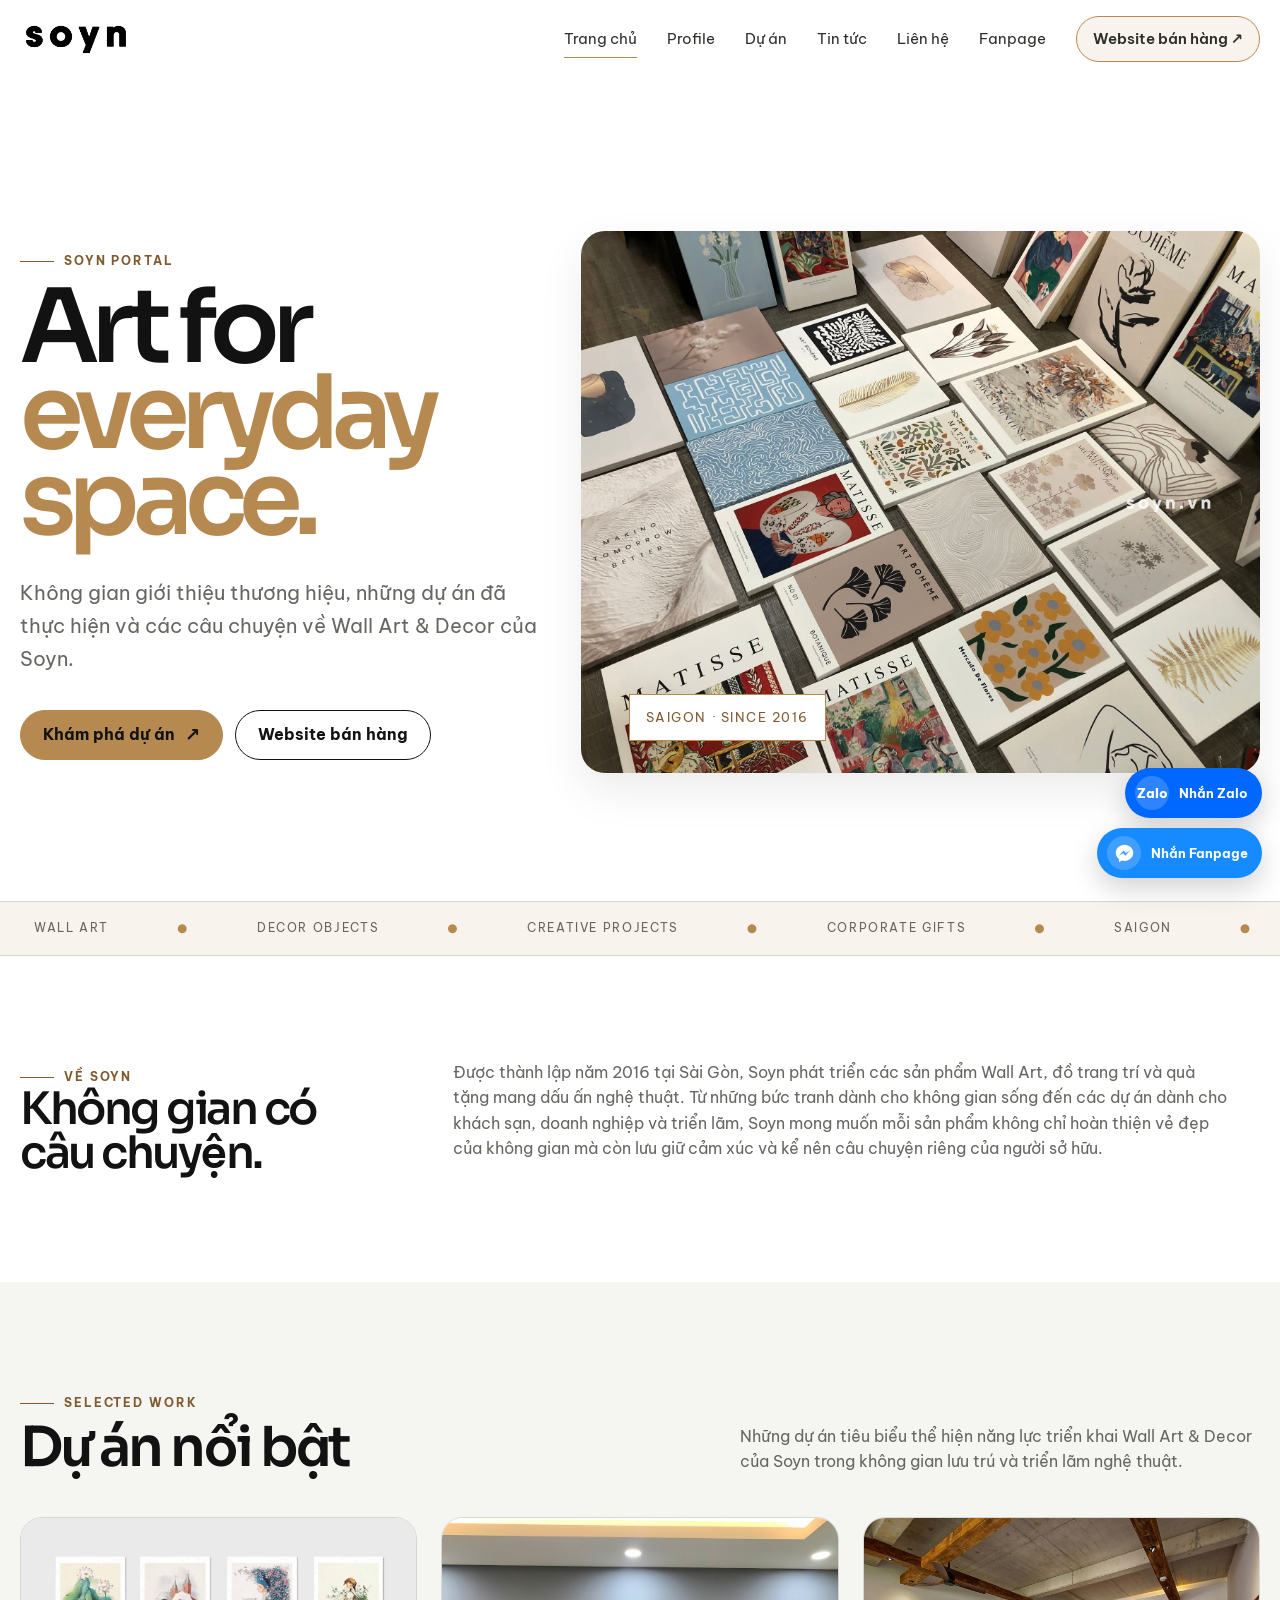
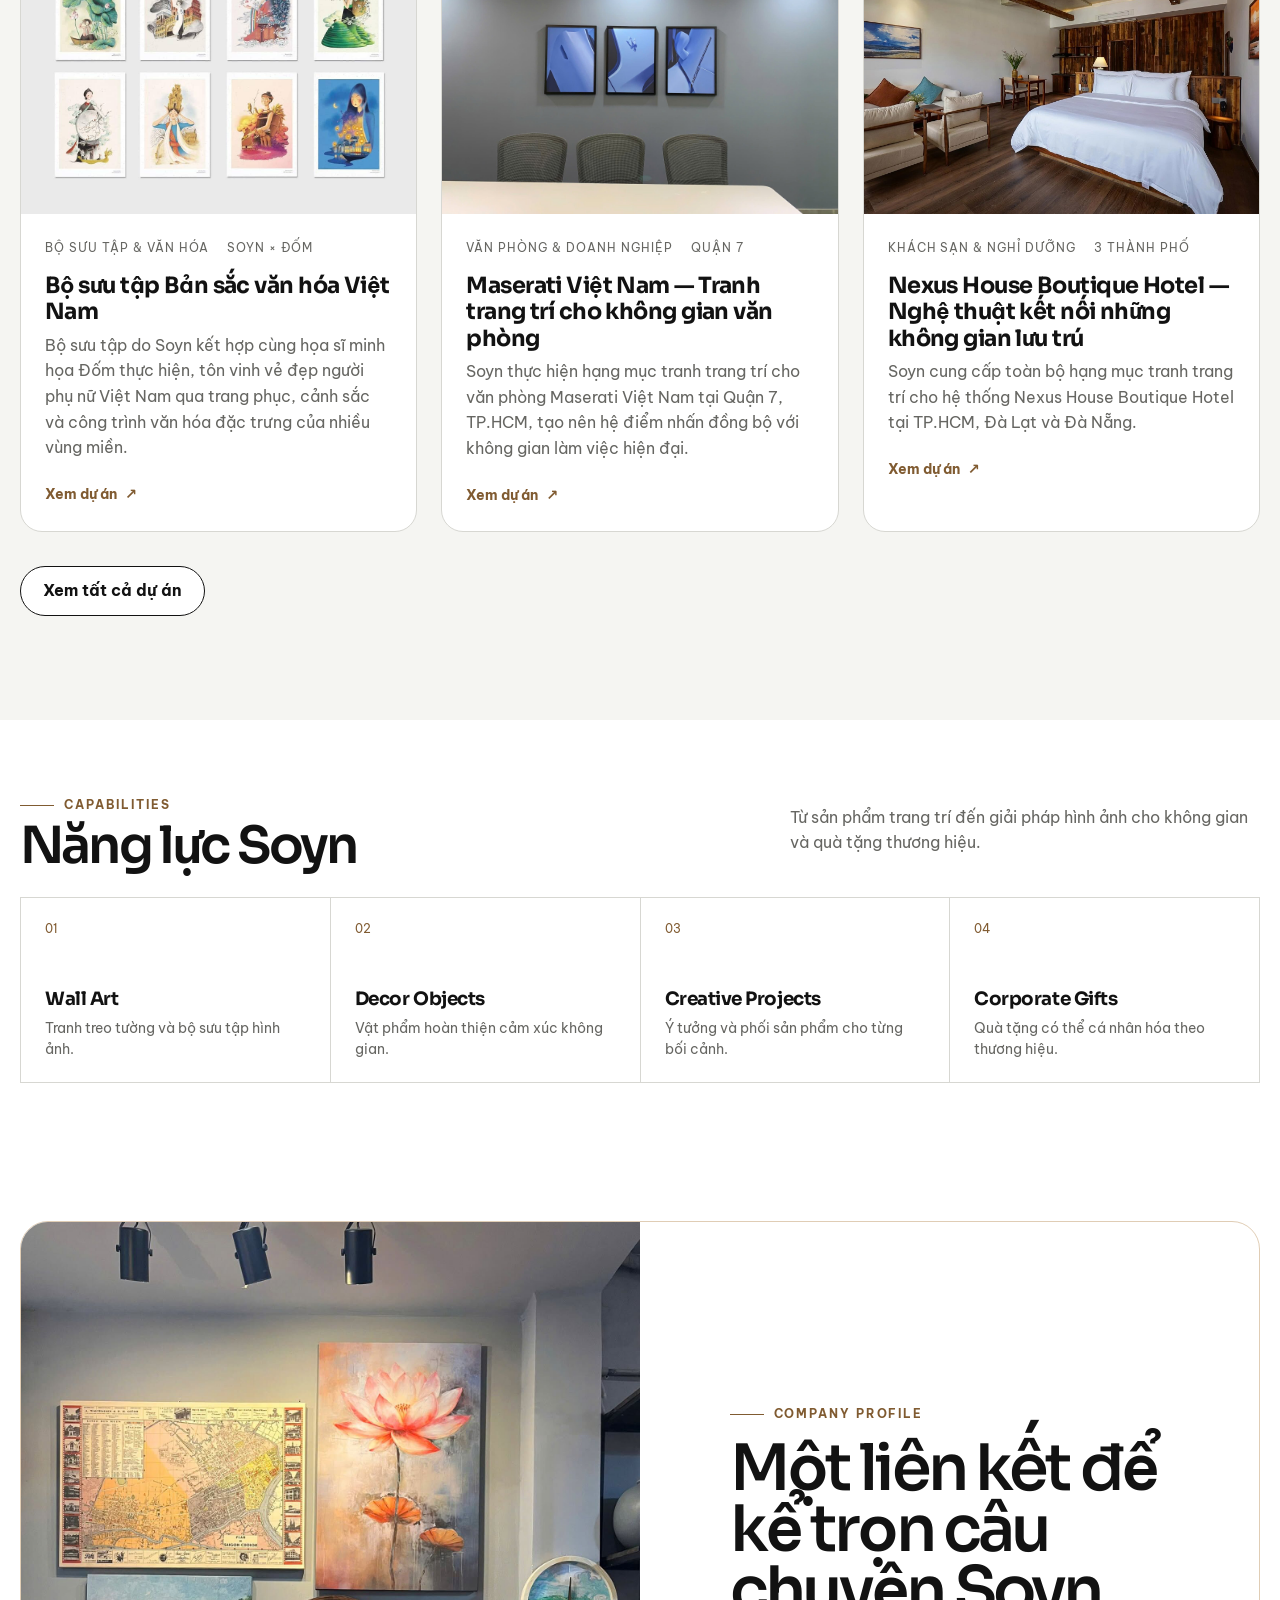
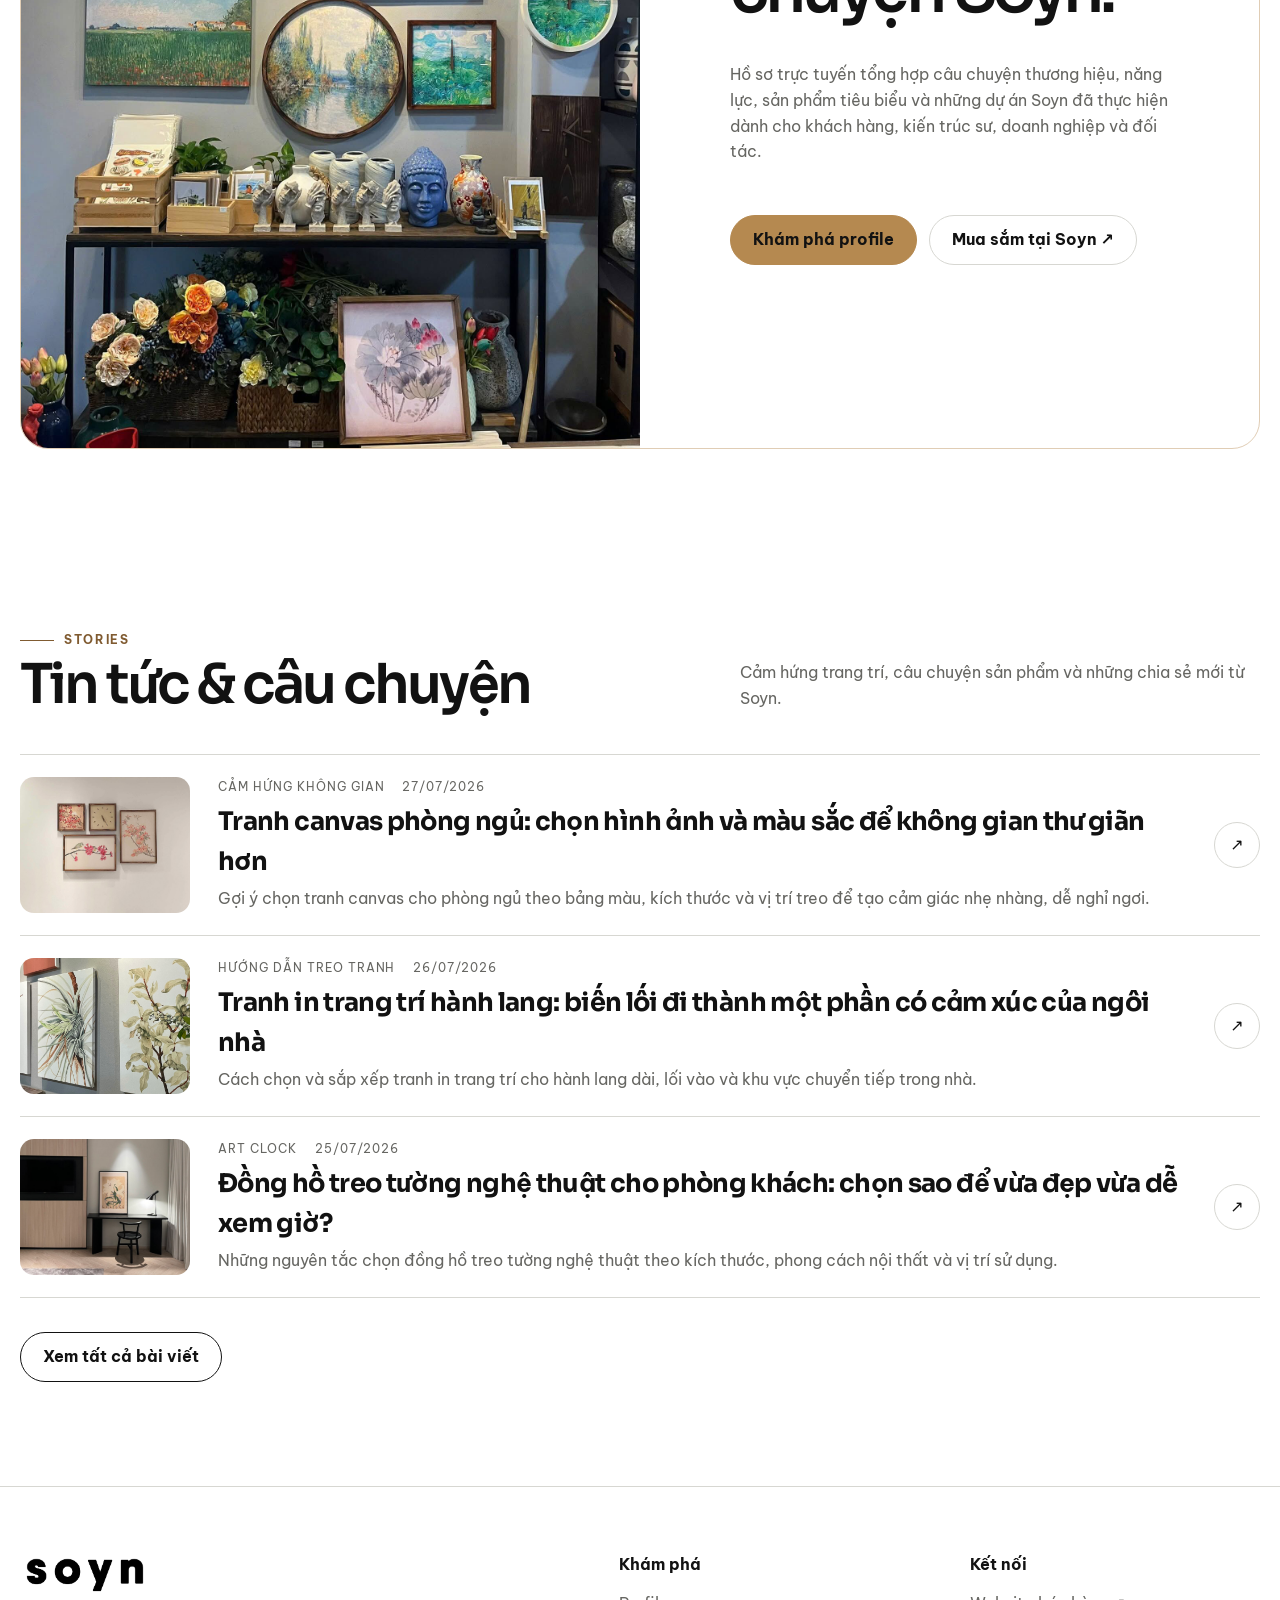
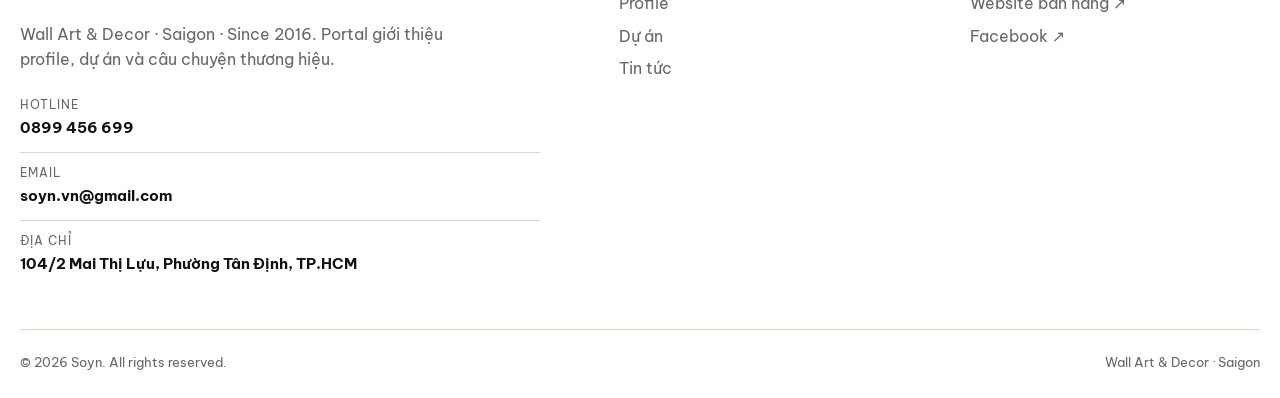
==== commit cecc2cfc: "Load remaining-image SEO article batch on homepage" ====
--- a/index.html
+++ b/index.html
@@ -20,5 +20,5 @@
   <section class="section"><div class="container"><div class="section-head"><div><span class="eyebrow">Stories</span><h2>Tin tức & câu chuyện</h2></div><p>Cảm hứng trang trí, câu chuyện sản phẩm và những chia sẻ mới từ Soyn.</p></div><div data-latest-stories></div><div class="actions"><a class="btn btn-light" href="news.html">Xem tất cả bài viết</a></div></div></section>
 </main>
 <footer class="site-footer"><div class="container"><div class="footer-grid"><div class="footer-brand"><img src="assets/images/soyn-logo.png" alt="Soyn"><p>Wall Art & Decor · Saigon · Since 2016. Portal giới thiệu profile, dự án và câu chuyện thương hiệu.</p><div class="footer-contact"><a href="tel:0899456699"><span>Hotline</span><strong>0899 456 699</strong></a><a href="mailto:soyn.vn@gmail.com"><span>Email</span><strong>soyn.vn@gmail.com</strong></a><a href="https://www.google.com/maps/search/?api=1&amp;query=Tranh%20treo%20t%C6%B0%E1%BB%9Dng%20Soyn" target="_blank" rel="noopener noreferrer"><span>Địa chỉ</span><strong>104/2 Mai Thị Lựu, Phường Tân Định, TP.HCM</strong></a></div></div><div class="footer-col"><strong>Khám phá</strong><a href="profile.html">Profile</a><a href="projects.html">Dự án</a><a href="news.html">Tin tức</a></div><div class="footer-col"><strong>Kết nối</strong><a href="https://soyn.vn/" target="_blank" rel="noopener">Website bán hàng ↗</a><a href="https://www.facebook.com/soyn.vn" target="_blank" rel="noopener">Facebook ↗</a></div></div><div class="footer-bottom"><span>© <span data-year></span> Soyn. All rights reserved.</span><span>Wall Art & Decor · Saigon</span></div></div></footer>
-<script src="assets/js/content.js"></script><script src="assets/js/seo-posts.js"></script><script src="assets/js/seo-posts-2.js"></script><script src="assets/js/seo-posts-3.js"></script><script src="assets/js/seo-posts-4.js"></script><script src="assets/js/seo-posts-5.js"></script><script src="assets/js/seo-posts-6.js"></script><script src="assets/js/news-images.js"></script><script src="assets/js/maserati-project.js"></script><script src="assets/js/ban-sac-van-hoa-project.js"></script><script src="assets/js/site.js"></script><script src="assets/js/ui-audit.js"></script><script src="assets/js/mobile-render-fix.js"></script><script src="assets/js/homepage-stories-fix.js"></script>
+<script src="assets/js/content.js"></script><script src="assets/js/seo-posts.js"></script><script src="assets/js/seo-posts-2.js"></script><script src="assets/js/seo-posts-3.js"></script><script src="assets/js/seo-posts-4.js"></script><script src="assets/js/seo-posts-5.js"></script><script src="assets/js/seo-posts-6.js"></script><script src="assets/js/seo-posts-7.js"></script><script src="assets/js/news-images.js"></script><script src="assets/js/maserati-project.js"></script><script src="assets/js/ban-sac-van-hoa-project.js"></script><script src="assets/js/site.js"></script><script src="assets/js/ui-audit.js"></script><script src="assets/js/mobile-render-fix.js"></script><script src="assets/js/homepage-stories-fix.js"></script>
 </body></html>
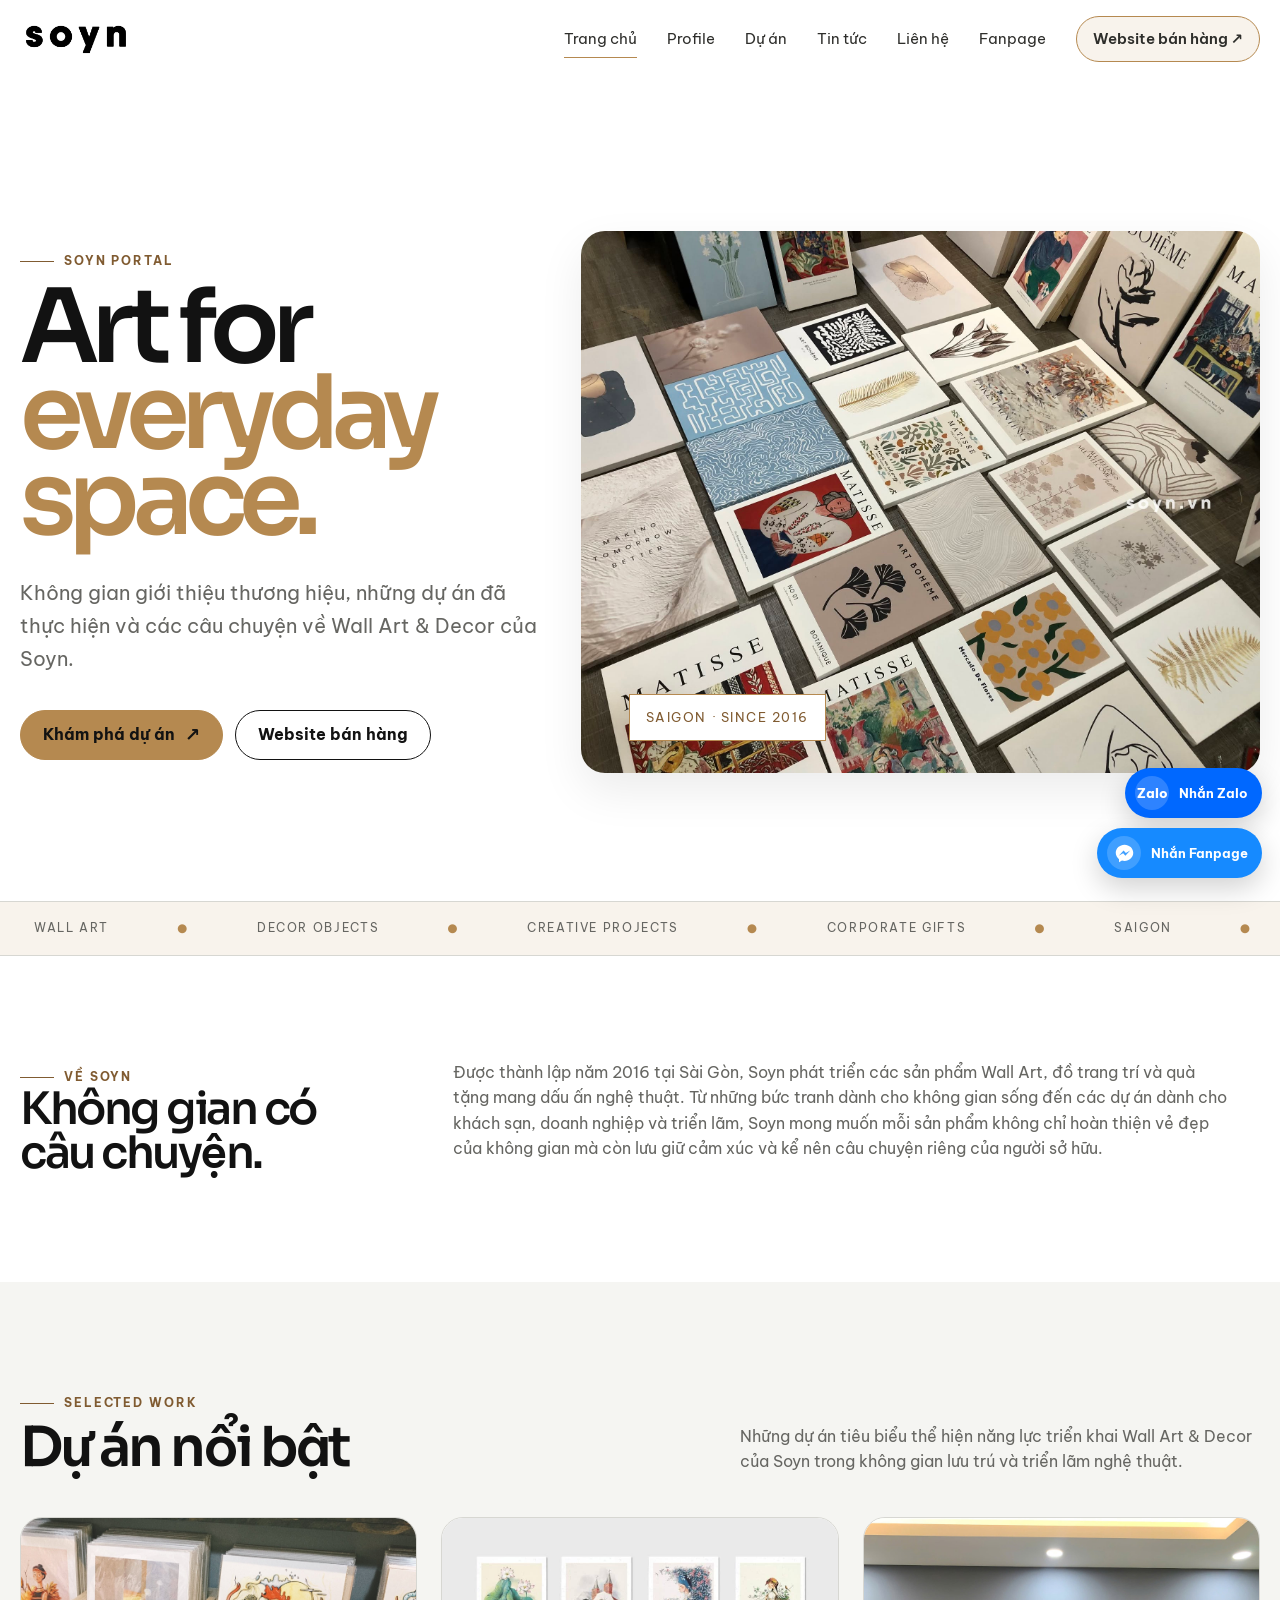
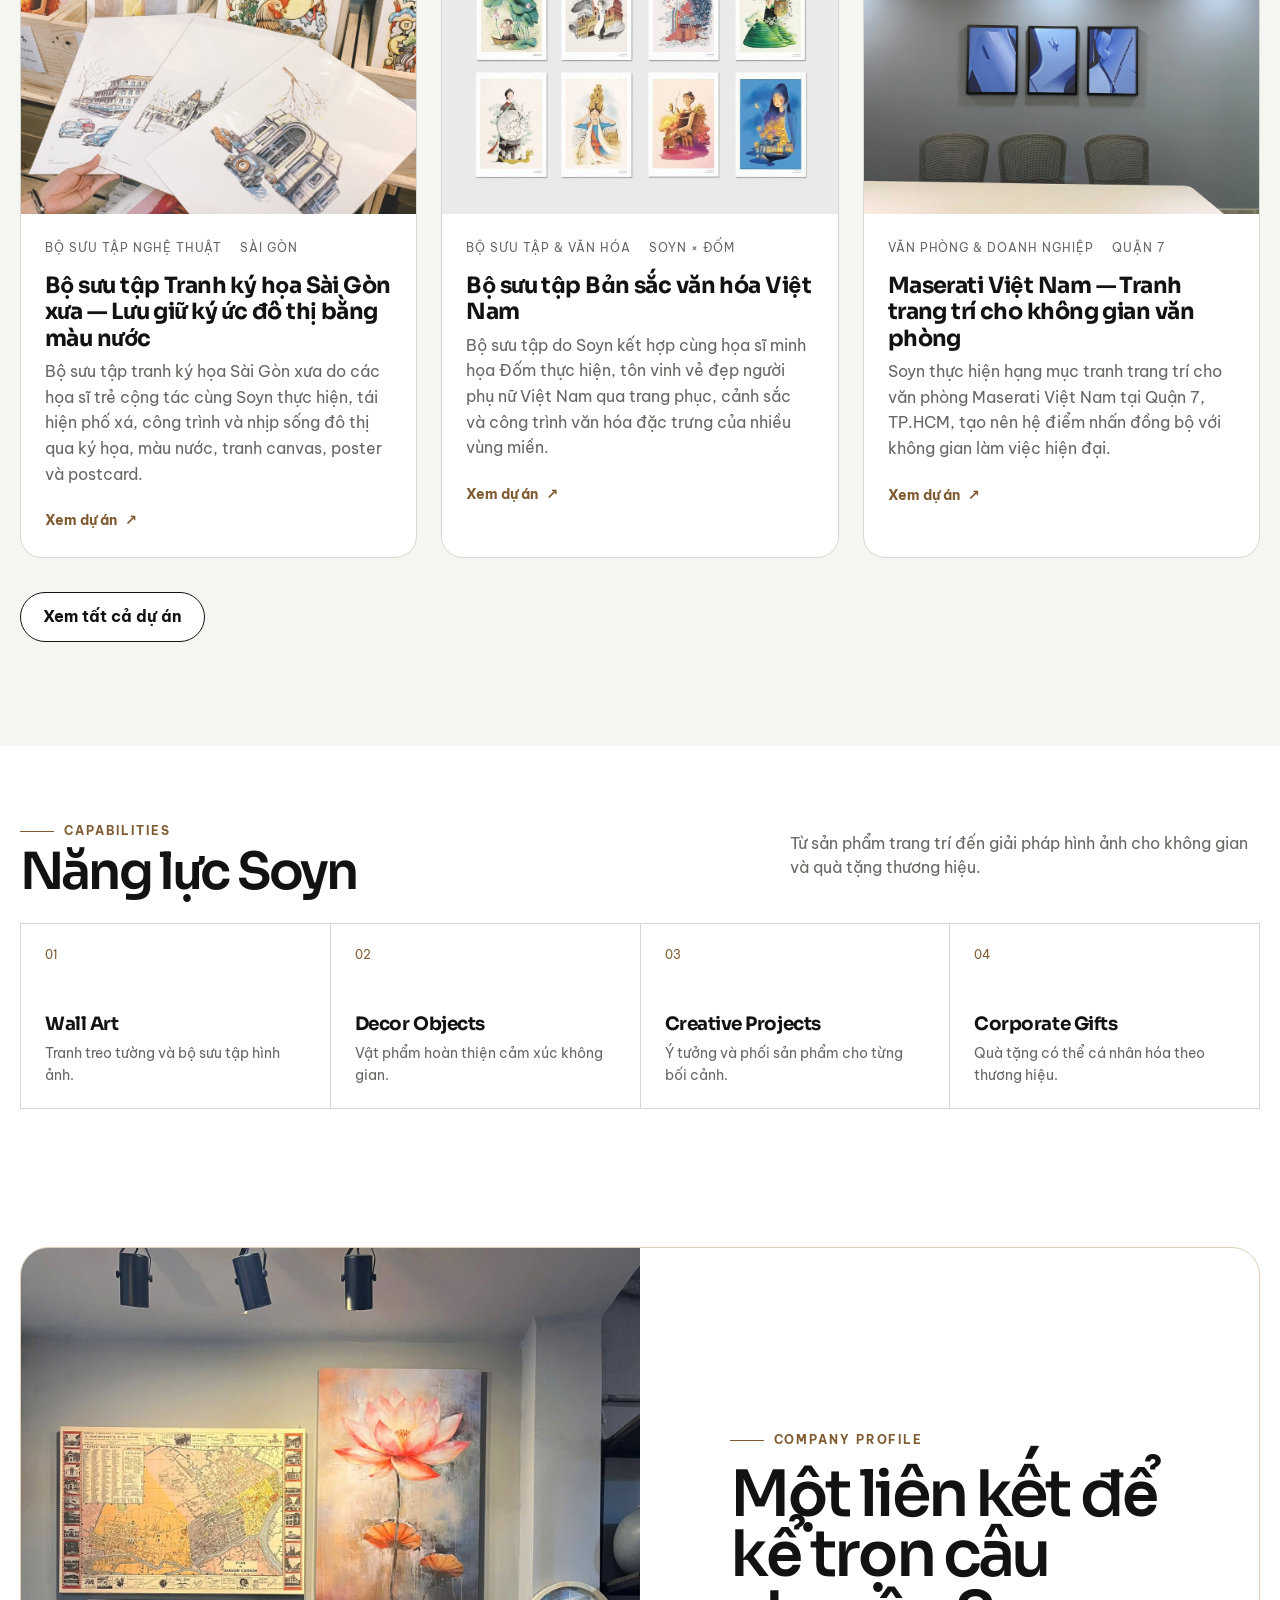
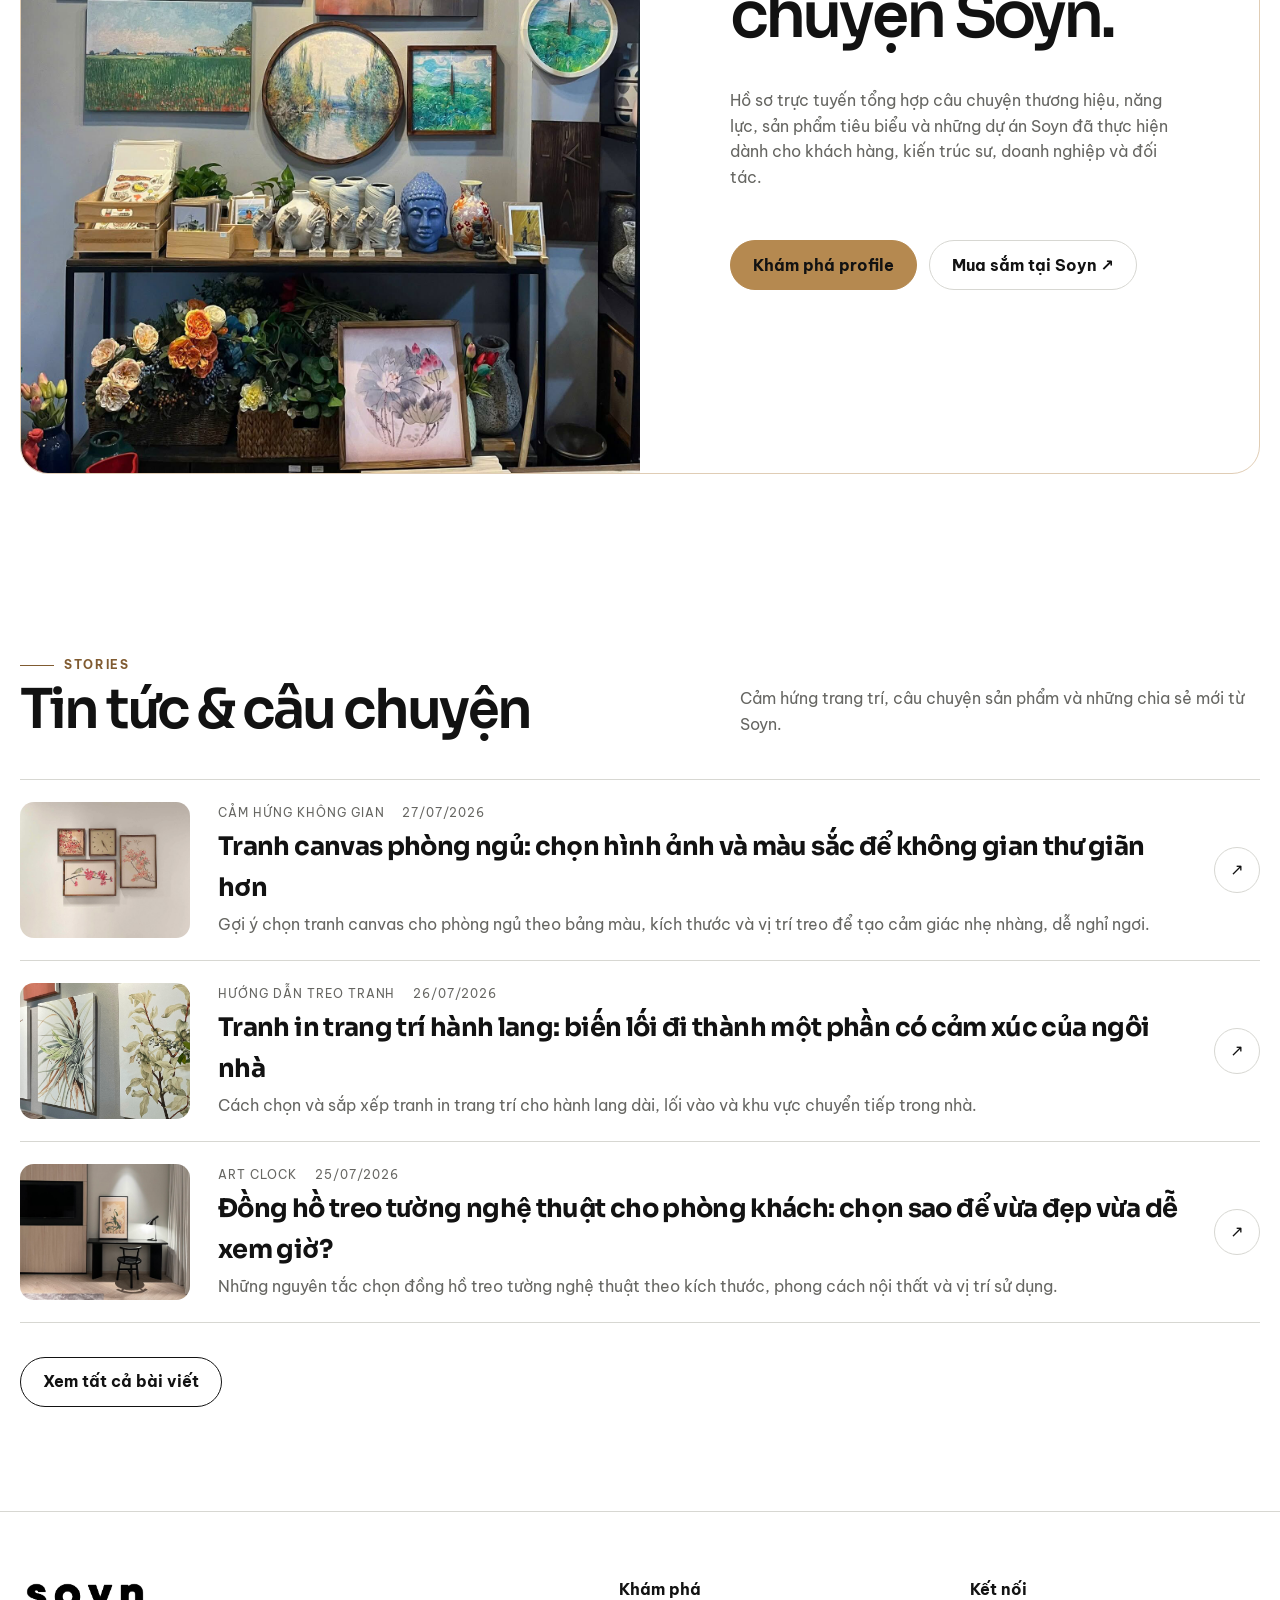
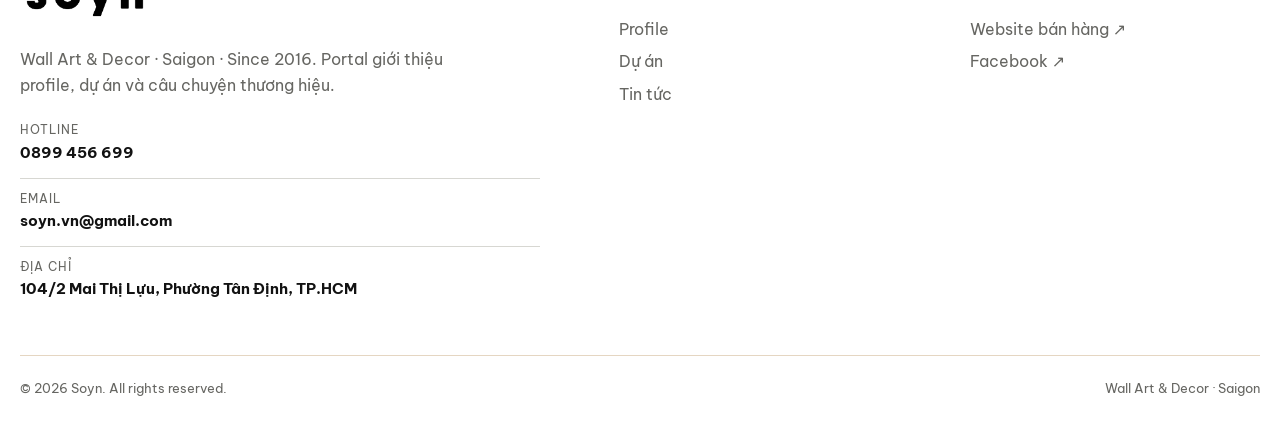
==== commit 4f513c29: "Load Saigon old sketches project on homepage" ====
--- a/index.html
+++ b/index.html
@@ -20,5 +20,5 @@
   <section class="section"><div class="container"><div class="section-head"><div><span class="eyebrow">Stories</span><h2>Tin tức & câu chuyện</h2></div><p>Cảm hứng trang trí, câu chuyện sản phẩm và những chia sẻ mới từ Soyn.</p></div><div data-latest-stories></div><div class="actions"><a class="btn btn-light" href="news.html">Xem tất cả bài viết</a></div></div></section>
 </main>
 <footer class="site-footer"><div class="container"><div class="footer-grid"><div class="footer-brand"><img src="assets/images/soyn-logo.png" alt="Soyn"><p>Wall Art & Decor · Saigon · Since 2016. Portal giới thiệu profile, dự án và câu chuyện thương hiệu.</p><div class="footer-contact"><a href="tel:0899456699"><span>Hotline</span><strong>0899 456 699</strong></a><a href="mailto:soyn.vn@gmail.com"><span>Email</span><strong>soyn.vn@gmail.com</strong></a><a href="https://www.google.com/maps/search/?api=1&amp;query=Tranh%20treo%20t%C6%B0%E1%BB%9Dng%20Soyn" target="_blank" rel="noopener noreferrer"><span>Địa chỉ</span><strong>104/2 Mai Thị Lựu, Phường Tân Định, TP.HCM</strong></a></div></div><div class="footer-col"><strong>Khám phá</strong><a href="profile.html">Profile</a><a href="projects.html">Dự án</a><a href="news.html">Tin tức</a></div><div class="footer-col"><strong>Kết nối</strong><a href="https://soyn.vn/" target="_blank" rel="noopener">Website bán hàng ↗</a><a href="https://www.facebook.com/soyn.vn" target="_blank" rel="noopener">Facebook ↗</a></div></div><div class="footer-bottom"><span>© <span data-year></span> Soyn. All rights reserved.</span><span>Wall Art & Decor · Saigon</span></div></div></footer>
-<script src="assets/js/content.js"></script><script src="assets/js/seo-posts.js"></script><script src="assets/js/seo-posts-2.js"></script><script src="assets/js/seo-posts-3.js"></script><script src="assets/js/seo-posts-4.js"></script><script src="assets/js/seo-posts-5.js"></script><script src="assets/js/seo-posts-6.js"></script><script src="assets/js/seo-posts-7.js"></script><script src="assets/js/news-images.js"></script><script src="assets/js/maserati-project.js"></script><script src="assets/js/ban-sac-van-hoa-project.js"></script><script src="assets/js/site.js"></script><script src="assets/js/ui-audit.js"></script><script src="assets/js/mobile-render-fix.js"></script><script src="assets/js/homepage-stories-fix.js"></script>
+<script src="assets/js/content.js"></script><script src="assets/js/seo-posts.js"></script><script src="assets/js/seo-posts-2.js"></script><script src="assets/js/seo-posts-3.js"></script><script src="assets/js/seo-posts-4.js"></script><script src="assets/js/seo-posts-5.js"></script><script src="assets/js/seo-posts-6.js"></script><script src="assets/js/seo-posts-7.js"></script><script src="assets/js/news-images.js"></script><script src="assets/js/maserati-project.js"></script><script src="assets/js/ban-sac-van-hoa-project.js"></script><script src="assets/js/sai-gon-xua-project.js"></script><script src="assets/js/site.js"></script><script src="assets/js/ui-audit.js"></script><script src="assets/js/mobile-render-fix.js"></script><script src="assets/js/homepage-stories-fix.js"></script>
 </body></html>
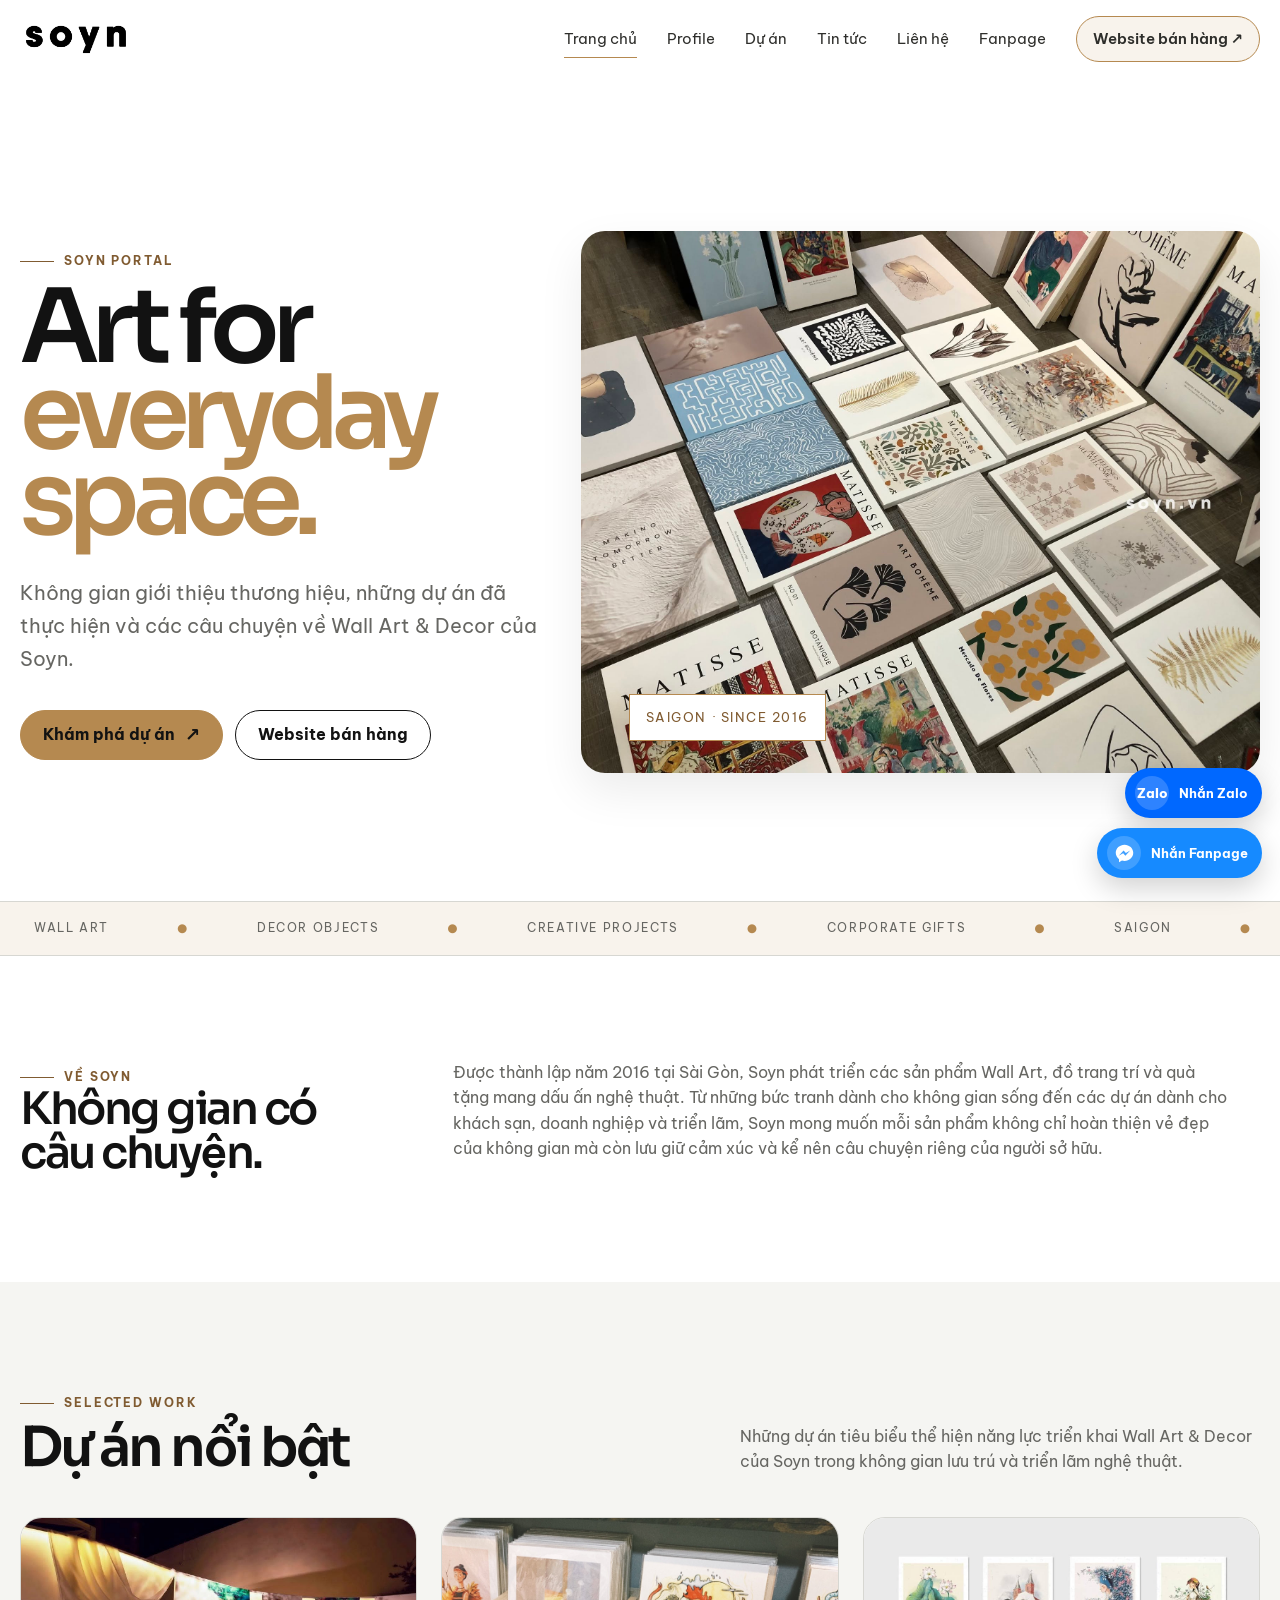
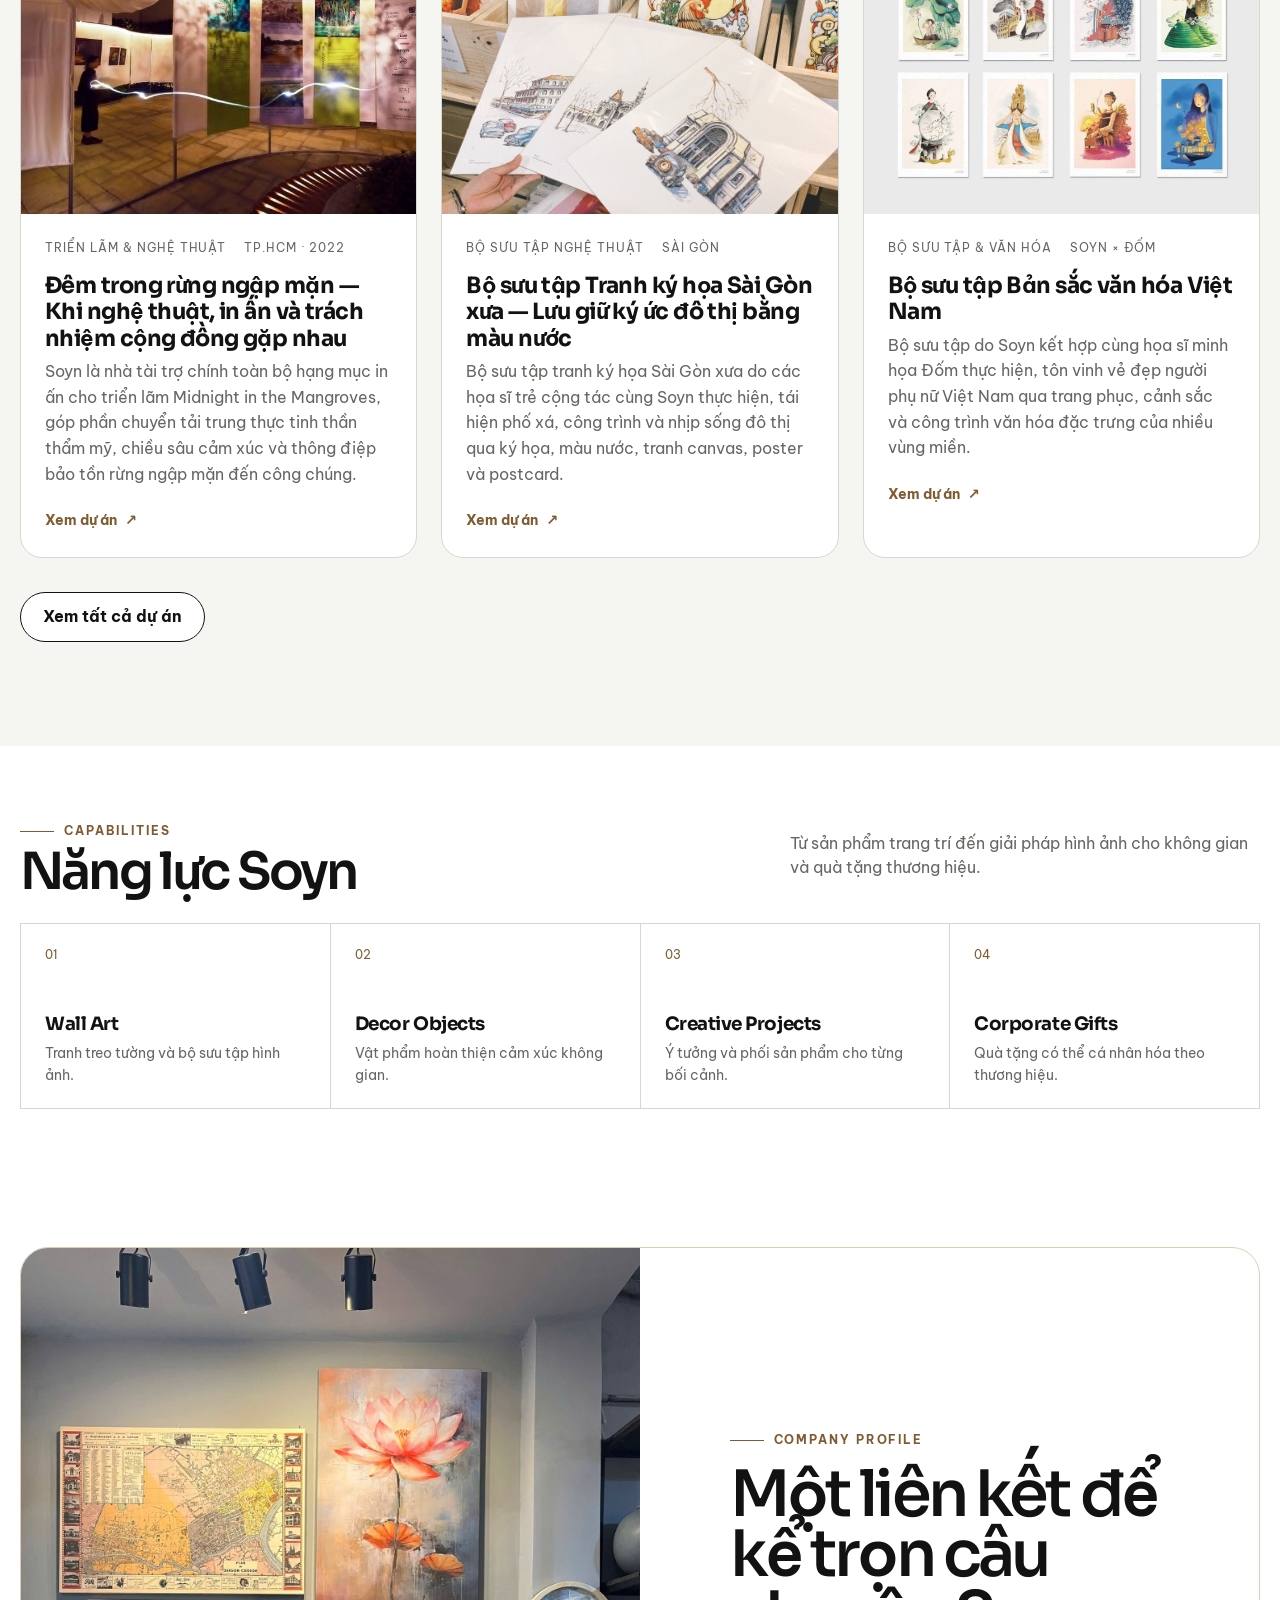
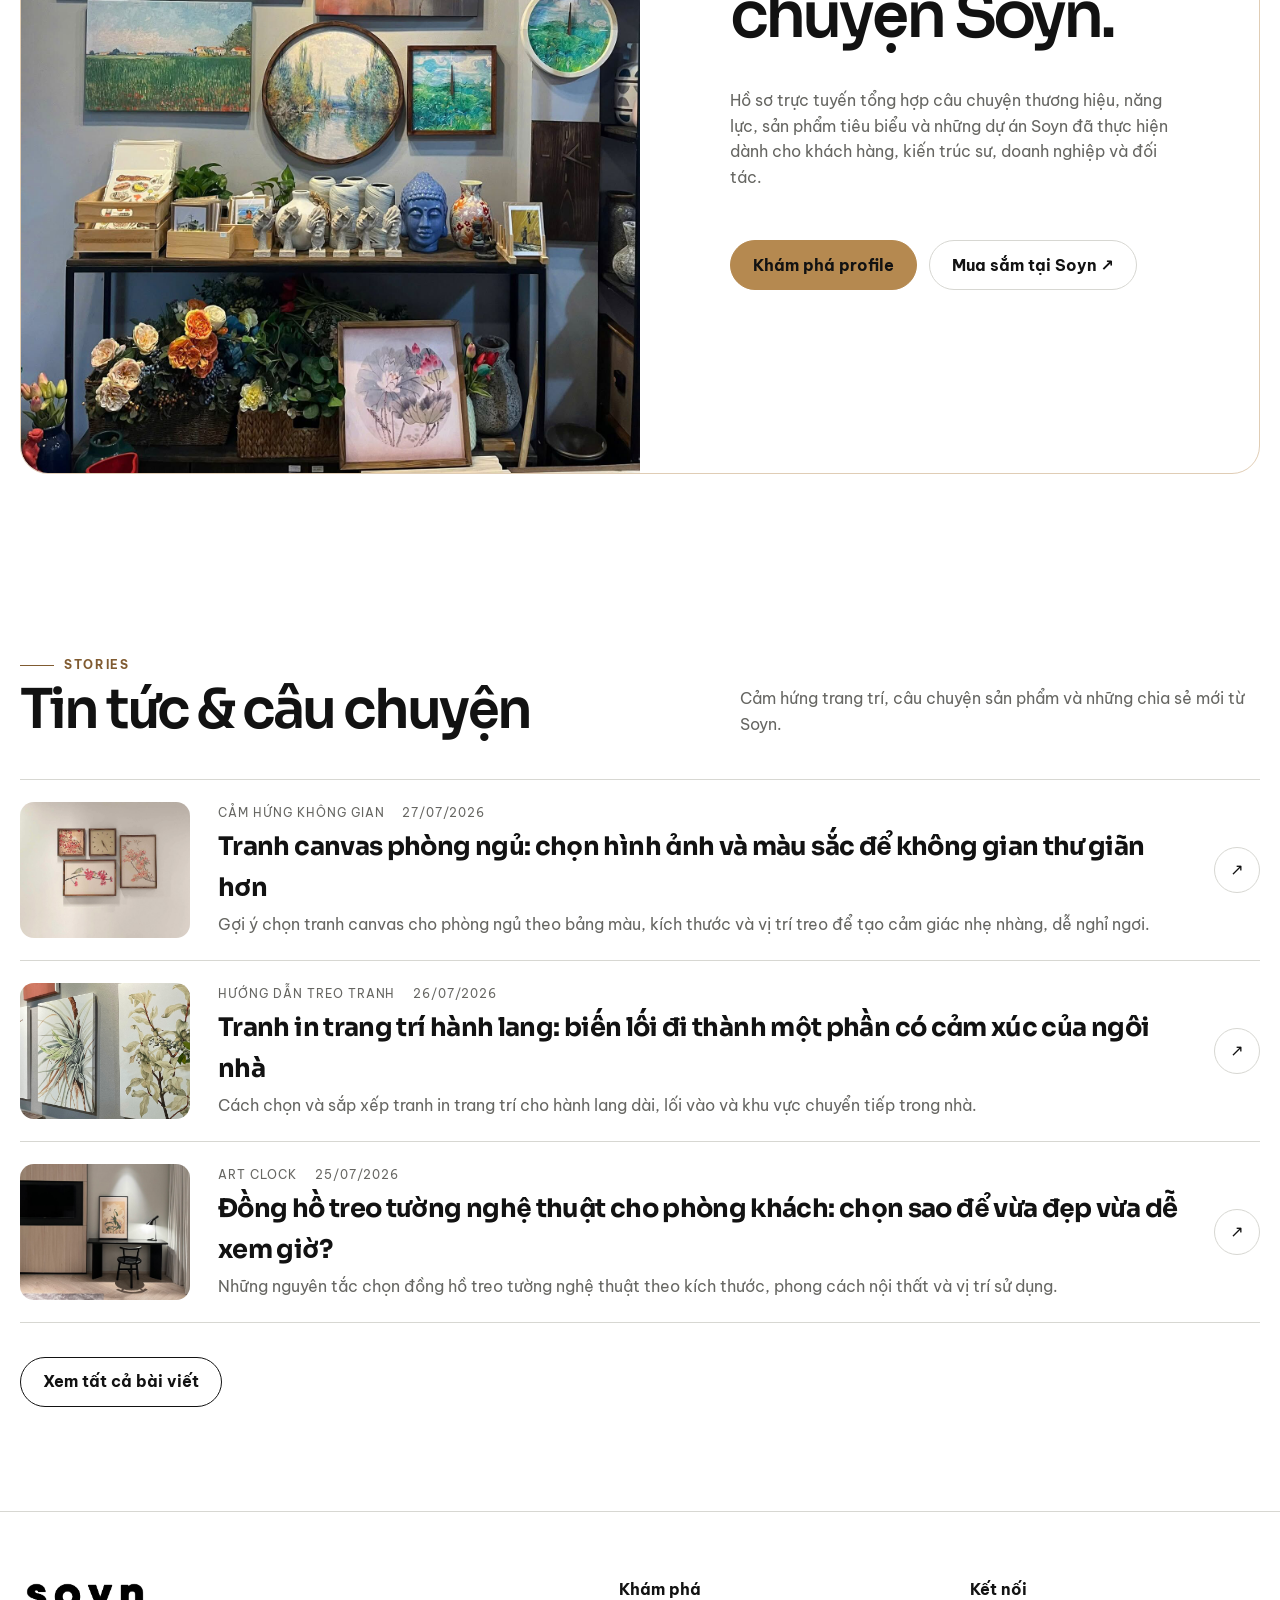
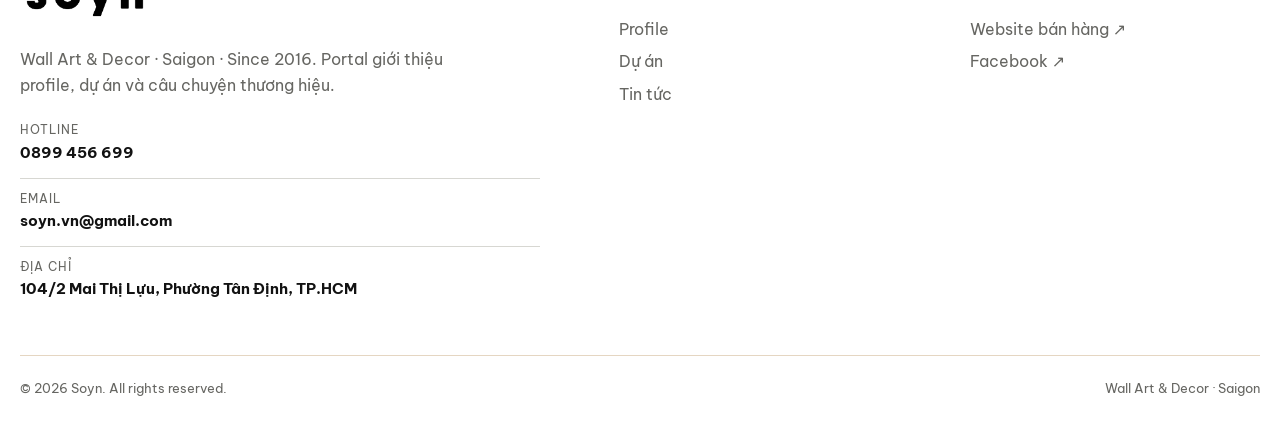
==== commit d94cd4a4: "Show Midnight in the Mangroves project on homepage" ====
--- a/index.html
+++ b/index.html
@@ -20,5 +20,5 @@
   <section class="section"><div class="container"><div class="section-head"><div><span class="eyebrow">Stories</span><h2>Tin tức & câu chuyện</h2></div><p>Cảm hứng trang trí, câu chuyện sản phẩm và những chia sẻ mới từ Soyn.</p></div><div data-latest-stories></div><div class="actions"><a class="btn btn-light" href="news.html">Xem tất cả bài viết</a></div></div></section>
 </main>
 <footer class="site-footer"><div class="container"><div class="footer-grid"><div class="footer-brand"><img src="assets/images/soyn-logo.png" alt="Soyn"><p>Wall Art & Decor · Saigon · Since 2016. Portal giới thiệu profile, dự án và câu chuyện thương hiệu.</p><div class="footer-contact"><a href="tel:0899456699"><span>Hotline</span><strong>0899 456 699</strong></a><a href="mailto:soyn.vn@gmail.com"><span>Email</span><strong>soyn.vn@gmail.com</strong></a><a href="https://www.google.com/maps/search/?api=1&amp;query=Tranh%20treo%20t%C6%B0%E1%BB%9Dng%20Soyn" target="_blank" rel="noopener noreferrer"><span>Địa chỉ</span><strong>104/2 Mai Thị Lựu, Phường Tân Định, TP.HCM</strong></a></div></div><div class="footer-col"><strong>Khám phá</strong><a href="profile.html">Profile</a><a href="projects.html">Dự án</a><a href="news.html">Tin tức</a></div><div class="footer-col"><strong>Kết nối</strong><a href="https://soyn.vn/" target="_blank" rel="noopener">Website bán hàng ↗</a><a href="https://www.facebook.com/soyn.vn" target="_blank" rel="noopener">Facebook ↗</a></div></div><div class="footer-bottom"><span>© <span data-year></span> Soyn. All rights reserved.</span><span>Wall Art & Decor · Saigon</span></div></div></footer>
-<script src="assets/js/content.js"></script><script src="assets/js/seo-posts.js"></script><script src="assets/js/seo-posts-2.js"></script><script src="assets/js/seo-posts-3.js"></script><script src="assets/js/seo-posts-4.js"></script><script src="assets/js/seo-posts-5.js"></script><script src="assets/js/seo-posts-6.js"></script><script src="assets/js/seo-posts-7.js"></script><script src="assets/js/news-images.js"></script><script src="assets/js/maserati-project.js"></script><script src="assets/js/ban-sac-van-hoa-project.js"></script><script src="assets/js/sai-gon-xua-project.js"></script><script src="assets/js/site.js"></script><script src="assets/js/ui-audit.js"></script><script src="assets/js/mobile-render-fix.js"></script><script src="assets/js/homepage-stories-fix.js"></script>
+<script src="assets/js/content.js"></script><script src="assets/js/seo-posts.js"></script><script src="assets/js/seo-posts-2.js"></script><script src="assets/js/seo-posts-3.js"></script><script src="assets/js/seo-posts-4.js"></script><script src="assets/js/seo-posts-5.js"></script><script src="assets/js/seo-posts-6.js"></script><script src="assets/js/seo-posts-7.js"></script><script src="assets/js/news-images.js"></script><script src="assets/js/maserati-project.js"></script><script src="assets/js/ban-sac-van-hoa-project.js"></script><script src="assets/js/sai-gon-xua-project.js"></script><script src="assets/js/dem-trong-rung-ngap-man-project.js"></script><script src="assets/js/site.js"></script><script src="assets/js/ui-audit.js"></script><script src="assets/js/mobile-render-fix.js"></script><script src="assets/js/homepage-stories-fix.js"></script>
 </body></html>
